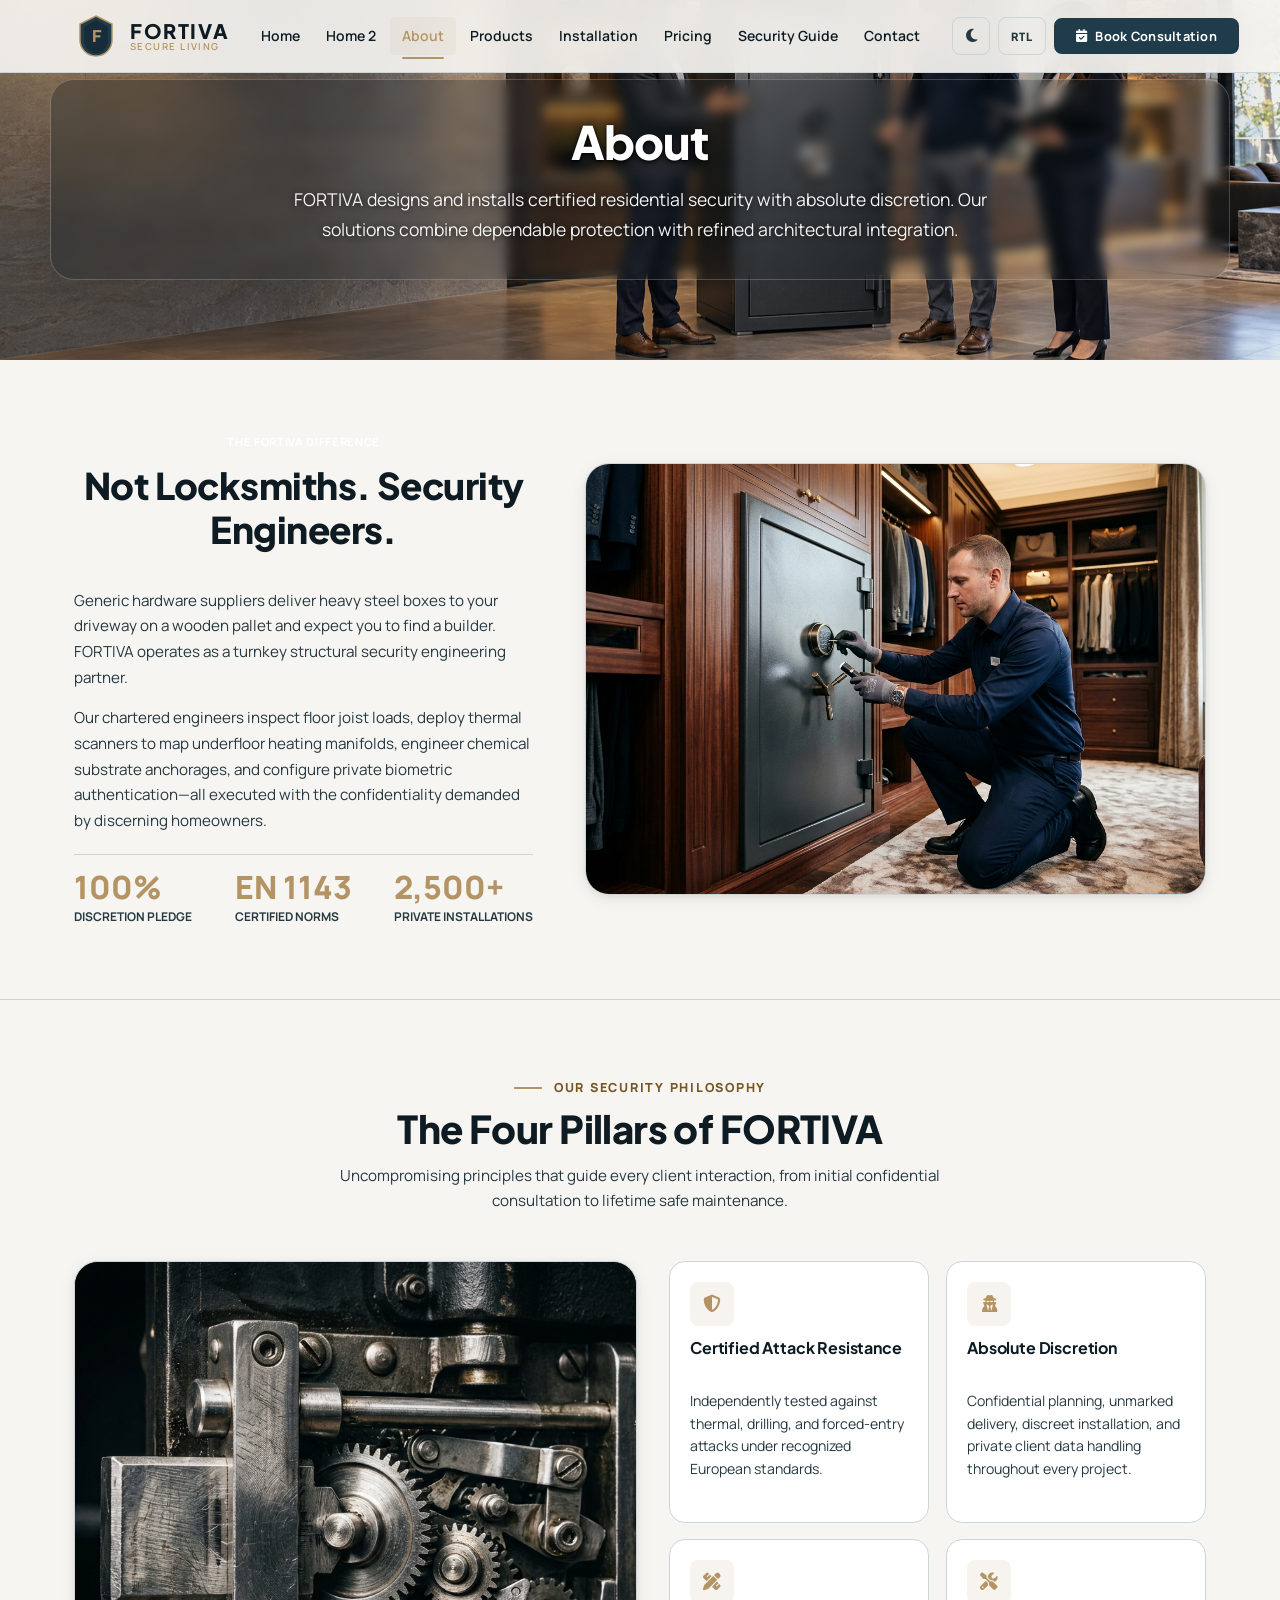
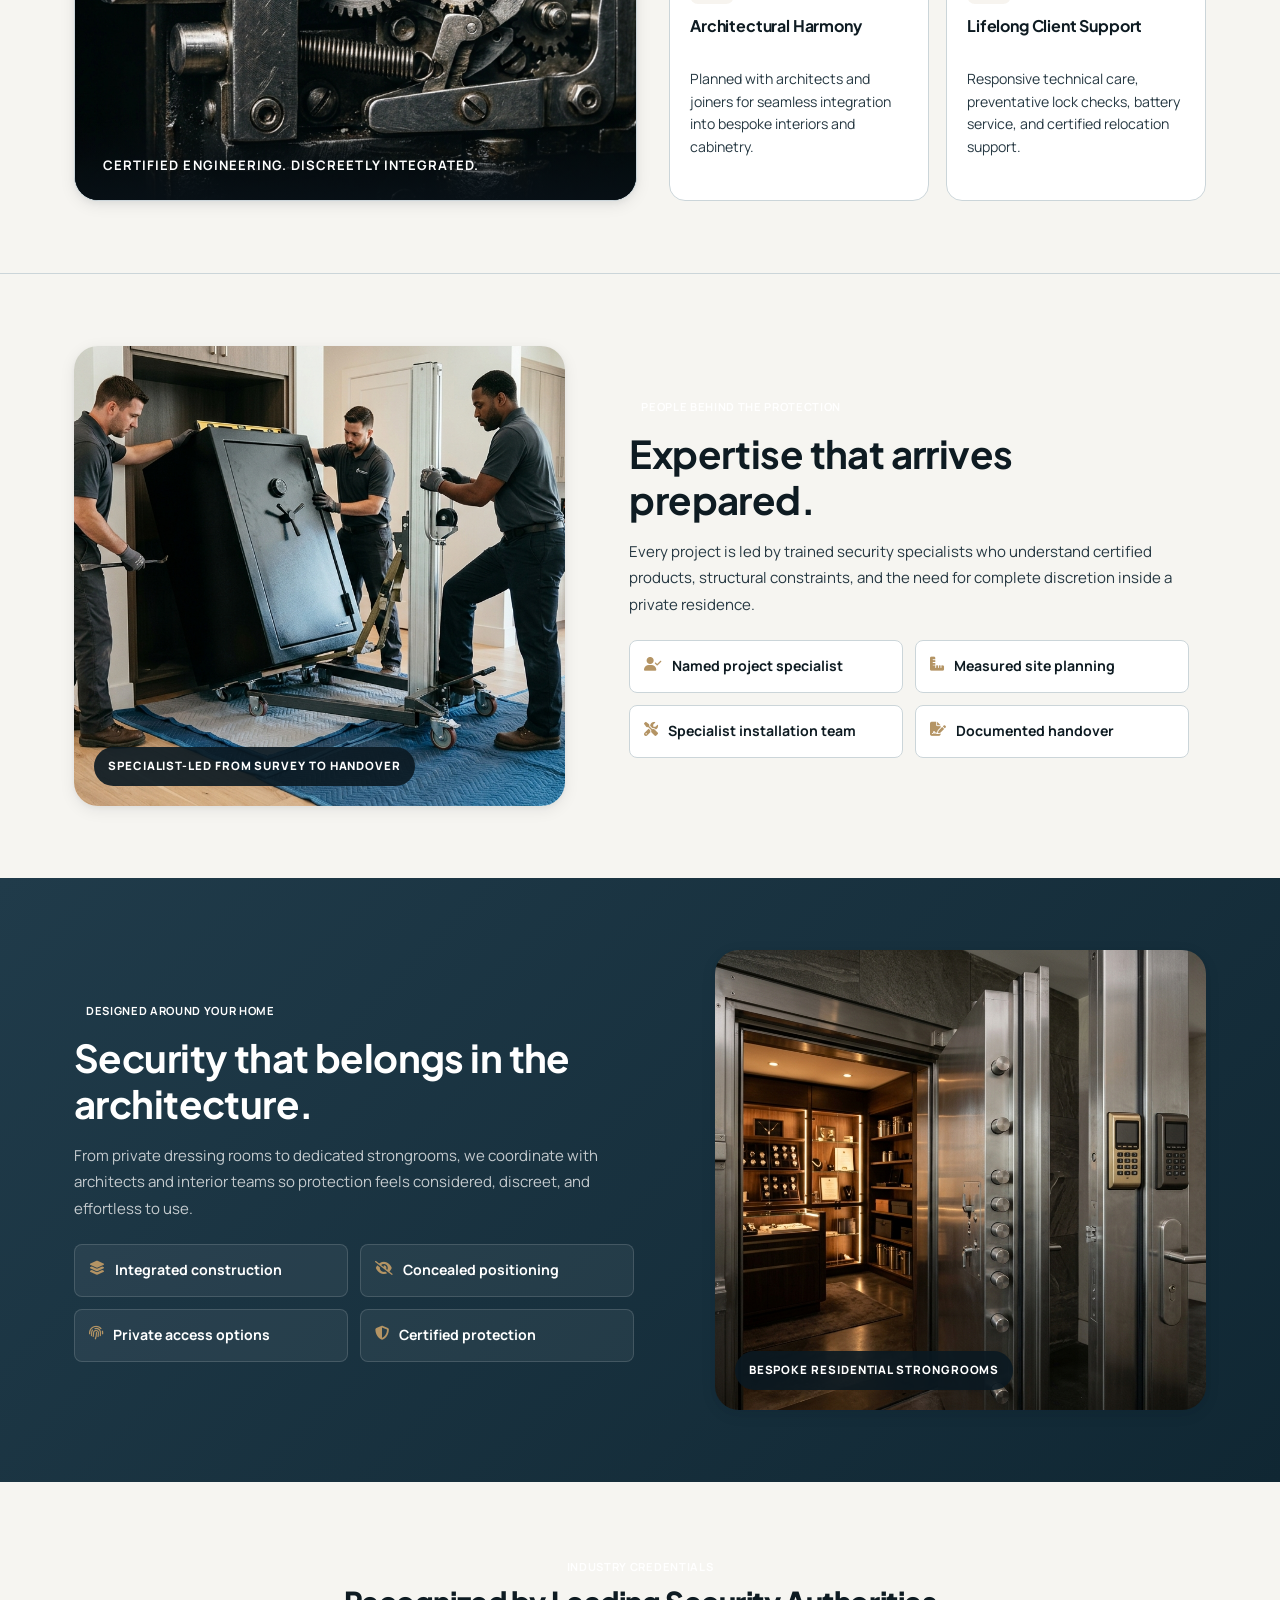
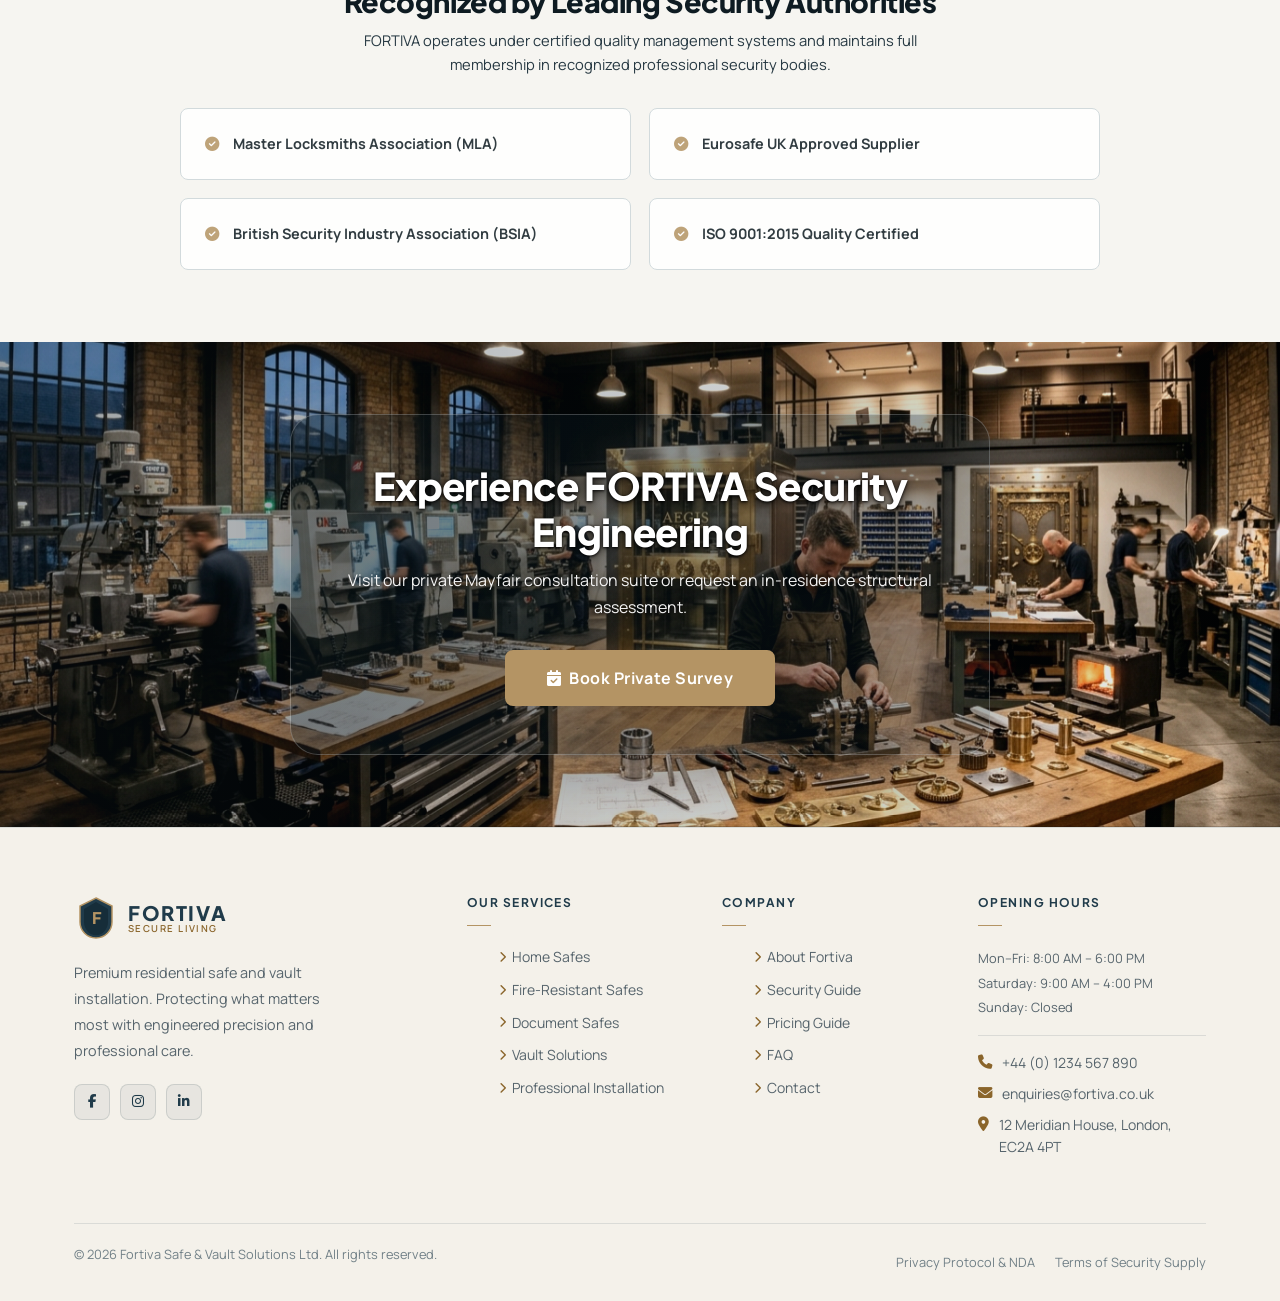
==== about.html @ beee2c87 "intial committed" ====
<!DOCTYPE html>
<html lang="en" dir="ltr" data-theme="light">
<head>
  <meta charset="UTF-8">
  <meta name="viewport" content="width=device-width, initial-scale=1.0">
    <link rel="icon" type="image/svg+xml" href="assets/images/favicon.svg">
  <link rel="icon" type="image/png" sizes="32x32" href="assets/images/favicon.png">
  <link rel="shortcut icon" href="favicon.ico">
  <title>About FORTIVA | Luxury Security Engineering &amp; Architectural Safes</title>
  <meta name="description" content="Discover FORTIVA's heritage in precision residential security engineering, client discretion protocols, master locksmith craftsmanship, and certified vault installations.">
  <link rel="preconnect" href="https://fonts.googleapis.com">
  <link rel="preconnect" href="https://fonts.gstatic.com" crossorigin>
  <link href="https://fonts.googleapis.com/css2?family=Manrope:wght@300;400;500;600;700;800&family=Plus+Jakarta+Sans:wght@300;400;500;600;700;800&display=swap" rel="stylesheet">
  <link rel="stylesheet" href="https://cdnjs.cloudflare.com/ajax/libs/font-awesome/6.5.1/css/all.min.css" crossorigin="anonymous">
  <link rel="stylesheet" href="https://cdn.jsdelivr.net/npm/bootstrap@5.3.3/dist/css/bootstrap.min.css">
  <link rel="stylesheet" href="css/main.css">
  <link rel="stylesheet" href="css/buttons.css">
  <link rel="stylesheet" href="css/header.css">
  <link rel="stylesheet" href="css/footer.css">
  <link rel="stylesheet" href="css/editorial.css">
  <link rel="stylesheet" href="css/forms.css">
  <link rel="stylesheet" href="css/dark-theme.css">
  <link rel="stylesheet" href="css/rtl.css">
  <link rel="stylesheet" href="css/desktop.css">
  <link rel="stylesheet" href="css/tablet.css">
  <link rel="stylesheet" href="css/mobile.css">
  <style>
    .about-hero {
      padding: calc(var(--space-2xl) + 20px) 0 var(--space-xl);
      background: var(--bg-page);
      border-bottom: 1px solid var(--border-color);
    }
    .pillar-card {
      background: var(--bg-card);
      border: 1px solid var(--border-color);
      border-radius: var(--radius-xl);
      padding: var(--space-xl);
      display: flex;
      flex-direction: column;
      gap: 12px;
      transition: all var(--transition-base);
    }
    [data-theme="dark"] .pillar-card {
      background: var(--dark-cards);
      border-color: var(--dark-border);
    }
    .pillar-card:hover {
      transform: translateY(-4px);
      box-shadow: var(--shadow-md);
      border-color: var(--brass);
    }
    .pillar-icon-box {
      width: 50px;
      height: 50px;
      border-radius: var(--radius-md);
      background: rgba(180,148,100,0.1);
      color: var(--brass);
      display: flex;
      align-items: center;
      justify-content: center;
      font-size: 1.4rem;
    }
    .about-pillars-layout { display:grid; grid-template-columns:minmax(0,1.05fr) minmax(0,1fr); gap:var(--space-xl); align-items:stretch; }
    .about-pillars-image { position:relative; min-height:540px; margin:0; overflow:hidden; border:1px solid var(--border-color); border-radius:var(--radius-xl); box-shadow:var(--shadow-md); background:var(--slate-navy); }
    .about-pillars-image img { width:100%; height:100%; object-fit:cover; }
    .about-pillars-image figcaption { position:absolute; inset:auto 0 0; padding:34px 28px 24px; color:var(--white); font-size:.82rem; font-weight:700; letter-spacing:.08em; text-transform:uppercase; background:linear-gradient(to top,rgba(8,16,22,.94),transparent); }
    .about-pillars-grid { display:grid; grid-template-columns:repeat(2,minmax(0,1fr)); gap:var(--space-md); }
    .about-pillars-grid .pillar-card { padding:20px; border-radius:var(--radius-lg); }
    .about-pillars-grid .pillar-icon-box { width:44px; height:44px; font-size:1.1rem; }
    .about-pillars-grid .pillar-card h3 { min-height:2.5em; margin:0; font-size:1rem !important; }
    @media (max-width:991px) { .about-pillars-layout { grid-template-columns:1fr; } .about-pillars-image { min-height:380px; } }
    @media (max-width:640px) { .about-pillars-grid { grid-template-columns:1fr; } .about-pillars-image { min-height:280px; } .about-pillars-grid .pillar-card h3 { min-height:0; } }
    .about-story { display:grid; grid-template-columns:minmax(0,.92fr) minmax(0,1.08fr); gap:clamp(28px,5vw,72px); align-items:center; }
    .about-story--reverse { grid-template-columns:minmax(0,1.08fr) minmax(0,.92fr); }
    .about-story__media { position:relative; min-height:460px; margin:0; overflow:hidden; border-radius:var(--radius-xl); box-shadow:var(--shadow-md); }
    .about-story__media img { position:absolute; inset:0; width:100%; height:100%; object-fit:cover; }
    .about-difference-grid { grid-template-columns:minmax(0,.85fr) minmax(0,1.15fr); gap:clamp(28px,4vw,56px); }
    .about-difference-media { min-height:430px; border-radius:var(--radius-xl); overflow:hidden; border:1px solid var(--border-color); box-shadow:var(--shadow-md); }
    .about-difference-media img { width:100%; height:100%; min-height:430px; object-fit:cover; display:block; }
    .about-story__label { position:absolute; left:20px; bottom:20px; padding:10px 14px; border-radius:999px; background:rgba(10,25,34,.9); color:#fff; font-size:.72rem; font-weight:800; letter-spacing:.08em; text-transform:uppercase; }
    .about-story__content { max-width:560px; }
    .about-story__content h2 { margin:12px 0 16px; font-size:clamp(1.9rem,3vw,2.7rem); color:var(--text-heading); }
    .about-story__content p { margin:0 0 22px; color:var(--text-body); line-height:1.75; }
    .about-story__points { display:grid; grid-template-columns:repeat(2,minmax(0,1fr)); gap:12px; margin:0; padding:0; list-style:none; }
    .about-story__points li { display:flex; gap:10px; align-items:flex-start; padding:14px; border:1px solid var(--border-color); border-radius:var(--radius-md); background:var(--bg-card); color:var(--text-heading); font-size:.88rem; font-weight:700; }
    .about-story__points i { margin-top:2px; color:var(--brass); }
    .about-story-band { background:linear-gradient(135deg,var(--slate-navy),#102733); }
    .about-story-band .about-story__content h2,.about-story-band .about-story__content p { color:#fff; }
    .about-story-band .about-story__content p { color:rgba(255,255,255,.74); }
    .about-story-band .about-story__points li { border-color:rgba(255,255,255,.14); background:rgba(255,255,255,.06); color:#fff; }
    .about-difference-grid .stat-trio { display:flex; flex-wrap:wrap; justify-content:space-between; gap:16px; padding-top:16px; border-top:1px solid var(--border-color); }
    @media (max-width:860px) {
      .about-story,.about-story--reverse { grid-template-columns:1fr; }
      .about-story--reverse .about-story__media { order:0; }
      .about-story--reverse .about-story__content { order:1; }
      .about-story__media { min-height:360px; }
      .about-story__content { max-width:none; }
      .about-difference-grid { grid-template-columns:1fr; }
      .about-difference-media,.about-difference-media img { min-height:360px; }
      .about-difference-grid .stat-trio {
        display:flex !important;
        flex-direction:row !important;
        flex-wrap:wrap !important;
        justify-content:center !important;
        align-items:center !important;
        text-align:center !important;
        gap:16px 28px !important;
        margin-inline:auto !important;
        width:100% !important;
      }
      .about-difference-grid .stat-trio > div {
        display:flex !important;
        flex-direction:column !important;
        align-items:center !important;
        justify-content:center !important;
        text-align:center !important;
        flex:1 1 90px !important;
        max-width:150px !important;
      }
    }
    @media (max-width:520px) { .about-story__media { min-height:280px; } .about-story__points { grid-template-columns:1fr; } .about-difference-media,.about-difference-media img { min-height:280px; } }
  </style>
  <link rel="stylesheet" href="css/compact.css">
</head>
<body>
  <!-- Skip Link -->
  <a href="#main-content" class="skip-link">Skip to main content</a>

  <!-- ═══════════════════════════ HEADER ═══════════════════════════ -->
  <header class="site-header" role="banner">
    <div class="container">
      <div class="header-inner">
        <a href="index.html" class="header-logo" aria-label="FORTIVA — Home">
          <div class="logo-mark">
            <svg viewBox="0 0 44 44" fill="none" xmlns="http://www.w3.org/2000/svg" aria-hidden="true">
              <path d="M22 2L38 10V26C38 34.8 31 42 22 42C13 42 6 34.8 6 26V10L22 2Z" fill="#203B4A" stroke="#B49464" stroke-width="1.5"/>
              <path d="M22 6L34 13V26C34 33.2 28.6 39.2 22 39.2C15.4 39.2 10 33.2 10 26V13L22 6Z" fill="#162D39"/>
              <text x="22" y="28" text-anchor="middle" font-family="Plus Jakarta Sans,sans-serif" font-size="16" font-weight="800" fill="#B49464">F</text>
            </svg>
          </div>
          <div class="logo-text">
            <span class="logo-brand">Fortiva</span>
            <span class="logo-tagline">Secure Living</span>
          </div>
        </a>
        <nav class="header-nav" role="navigation" aria-label="Main navigation">
          <div class="nav-item"><a href="index.html" class="nav-link">Home</a></div>
          <div class="nav-item"><a href="home2.html" class="nav-link">Home 2</a></div>
          <div class="nav-item"><a href="about.html" class="nav-link active">About</a></div>
          <div class="nav-item"><a href="products.html" class="nav-link">Products</a></div>
          <div class="nav-item"><a href="installation.html" class="nav-link">Installation</a></div>
          <div class="nav-item"><a href="pricing.html" class="nav-link">Pricing</a></div>
          <div class="nav-item"><a href="security-guide.html" class="nav-link">Security Guide</a></div>

          <div class="nav-item"><a href="contact.html" class="nav-link">Contact</a></div>
        </nav>
        <div class="header-actions">
          <button class="toggle-btn" data-theme-toggle title="Toggle dark mode" aria-label="Toggle dark mode">
            <i class="fas fa-moon" aria-hidden="true"></i>
          </button>
          <button class="toggle-btn" data-rtl-toggle title="Toggle RTL/LTR" aria-label="Toggle text direction">
            <i class="fas fa-align-right" aria-hidden="true"></i>
          </button>
          <a href="book-consultation.html" class="btn btn-primary btn-sm" id="btn-book-consultation">
            <i class="fas fa-calendar-check" aria-hidden="true"></i> Book Consultation
          </a>
          <button class="mobile-toggle" id="mobile-toggle-btn" aria-label="Open menu" aria-expanded="false" aria-controls="mobile-menu">
            <span></span><span></span><span></span>
          </button>
        </div>
      </div>
    </div>
    <!-- Mobile Menu -->
    <nav class="mobile-menu" id="mobile-menu" role="navigation" aria-label="Mobile navigation">
      <div class="mobile-nav-links">
        <a href="index.html" class="mobile-nav-link">Home</a>
        <a href="home2.html" class="mobile-nav-link">Home 2</a>
        <a href="about.html" class="mobile-nav-link active">About</a>
        <a href="products.html" class="mobile-nav-link">Products</a>
        <a href="installation.html" class="mobile-nav-link">Installation</a>
        <a href="pricing.html" class="mobile-nav-link">Pricing Guide</a>
        <a href="security-guide.html" class="mobile-nav-link">Security Guide</a>

        <a href="contact.html" class="mobile-nav-link">Contact</a>
      </div>
      <div class="mobile-menu-footer">
        <a href="book-consultation.html" class="btn btn-primary btn-block"><i class="fas fa-calendar-check" aria-hidden="true"></i> Book Consultation</a>
      </div>
    </nav>
  </header>
  <div class="drawer-overlay" id="drawer-overlay"></div>

  <!-- ═══════════════════════════ MAIN CONTENT ═══════════════════════════ -->
  <main id="main-content">
    
    <!-- Hero -->
    <section class="about-hero page-image-banner" style="--page-image:url('../assets/images/cta/about.png');">
      <div class="container text-center">
        <div style="max-width: 780px; margin: 0 auto; text-align: center;">
          <h1 style="font-size:clamp(2.2rem, 3.6vw, 3.2rem); font-weight:800; color:var(--text-heading); margin-bottom:16px;">
            About
          </h1>
          <p style="color:var(--text-body); font-size:1.1rem; line-height:1.7; margin:0 auto;">
            FORTIVA designs and installs certified residential security with absolute discretion. Our solutions combine dependable protection with refined architectural integration.
          </p>
        </div>
      </div>
    </section>

    <!-- Narrative & Imagery Section -->
    <section class="section">
      <div class="container">
        
        <div class="editorial-split-grid about-difference-grid" style="align-items:center;">
          <div>
            <div class="section-header" style="text-align: center; margin-bottom: 20px;">
              <span class="badge badge-brass" style="margin-bottom:12px;">The FORTIVA Difference</span>
              <h2 style="font-size:clamp(1.8rem, 3vw, 2.3rem); font-weight:800; color:var(--text-heading); margin-bottom:16px;">
                Not Locksmiths. Security Engineers.
              </h2>
            </div>
            <p style="color:var(--text-body); font-size:0.95rem; line-height:1.7; margin-bottom:14px;">
              Generic hardware suppliers deliver heavy steel boxes to your driveway on a wooden pallet and expect you to find a builder. FORTIVA operates as a turnkey structural security engineering partner.
            </p>
            <p style="color:var(--text-body); font-size:0.95rem; line-height:1.7; margin-bottom:20px;">
              Our chartered engineers inspect floor joist loads, deploy thermal scanners to map underfloor heating manifolds, engineer chemical substrate anchorages, and configure private biometric authentication—all executed with the confidentiality demanded by discerning homeowners.
            </p>
            <div class="stat-trio">
              <div>
                <div style="font-size:2rem; font-weight:800; color:var(--brass); line-height:1;">100%</div>
                <div style="font-size:0.75rem; color:var(--text-body); text-transform:uppercase; font-weight:700; margin-top:4px;">Discretion Pledge</div>
              </div>
              <div>
                <div style="font-size:2rem; font-weight:800; color:var(--brass); line-height:1;">EN 1143</div>
                <div style="font-size:0.75rem; color:var(--text-body); text-transform:uppercase; font-weight:700; margin-top:4px;">Certified Norms</div>
              </div>
              <div>
                <div style="font-size:2rem; font-weight:800; color:var(--brass); line-height:1;">2,500+</div>
                <div style="font-size:0.75rem; color:var(--text-body); text-transform:uppercase; font-weight:700; margin-top:4px;">Private Installations</div>
              </div>
            </div>
          </div>

          <div class="about-difference-media">
            <img src="assets/images/hero/hero-about.jpg" alt="FORTIVA Security Engineering Consultation Suite" style="width:100%; height:100%; object-fit:cover; display:block;">
          </div>
        </div>

      </div>
    </section>

    <!-- 4 Foundational Pillars -->
    <section class="section" style="background:var(--ivory); border-top:1px solid var(--border-color); border-bottom:1px solid var(--border-color);">
      <div class="container">
        
        <div class="text-center" style="max-width:680px; margin:0 auto var(--space-2xl);">
          <div class="hero-eyebrow">
            <span class="hero-eyebrow-line"></span>
            <span class="hero-eyebrow-text">Our Security Philosophy</span>
          </div>
          <h2 style="font-size:clamp(1.8rem, 3vw, 2.4rem); font-weight:800; color:var(--text-heading); margin-bottom:12px;">
            The Four Pillars of FORTIVA
          </h2>
          <p style="color:var(--text-body); font-size:0.95rem;">
            Uncompromising principles that guide every client interaction, from initial confidential consultation to lifetime safe maintenance.
          </p>
        </div>

        <div class="about-pillars-layout">
          <figure class="about-pillars-image">
            <img src="assets/images/security/barrier-matrix.jpg" alt="Close view of certified composite safe barrier engineering" loading="lazy">
            <figcaption>Certified engineering. Discreetly integrated.</figcaption>
          </figure>
          <div class="about-pillars-grid">
          
          <div class="pillar-card">
            <div class="pillar-icon-box"><i class="fas fa-shield-alt"></i></div>
            <h3 style="font-size:1.15rem; font-weight:700; color:var(--text-heading);">Certified Attack Resistance</h3>
            <p style="font-size:0.88rem; color:var(--text-body); line-height:1.6; margin:0;">
              Independently tested against thermal, drilling, and forced-entry attacks under recognized European standards.
            </p>
          </div>

          <div class="pillar-card">
            <div class="pillar-icon-box"><i class="fas fa-user-secret"></i></div>
            <h3 style="font-size:1.15rem; font-weight:700; color:var(--text-heading);">Absolute Discretion</h3>
            <p style="font-size:0.88rem; color:var(--text-body); line-height:1.6; margin:0;">
              Confidential planning, unmarked delivery, discreet installation, and private client data handling throughout every project.
            </p>
          </div>

          <div class="pillar-card">
            <div class="pillar-icon-box"><i class="fas fa-pencil-ruler"></i></div>
            <h3 style="font-size:1.15rem; font-weight:700; color:var(--text-heading);">Architectural Harmony</h3>
            <p style="font-size:0.88rem; color:var(--text-body); line-height:1.6; margin:0;">
              Planned with architects and joiners for seamless integration into bespoke interiors and cabinetry.
            </p>
          </div>

          <div class="pillar-card">
            <div class="pillar-icon-box"><i class="fas fa-tools"></i></div>
            <h3 style="font-size:1.15rem; font-weight:700; color:var(--text-heading);">Lifelong Client Support</h3>
            <p style="font-size:0.88rem; color:var(--text-body); line-height:1.6; margin:0;">
              Responsive technical care, preventative lock checks, battery service, and certified relocation support.
            </p>
          </div>

          </div>
        </div>

      </div>
    </section>

    <!-- Specialist Team -->
    <section class="section">
      <div class="container about-story">
        <figure class="about-story__media">
          <img src="assets/images/team/master-technician.jpg" alt="FORTIVA master technician inspecting a security installation" loading="lazy">
          <figcaption class="about-story__label">Specialist-led from survey to handover</figcaption>
        </figure>
        <div class="about-story__content">
          <span class="badge badge-brass">People Behind the Protection</span>
          <h2>Expertise that arrives prepared.</h2>
          <p>Every project is led by trained security specialists who understand certified products, structural constraints, and the need for complete discretion inside a private residence.</p>
          <ul class="about-story__points">
            <li><i class="fas fa-user-check" aria-hidden="true"></i><span>Named project specialist</span></li>
            <li><i class="fas fa-ruler-combined" aria-hidden="true"></i><span>Measured site planning</span></li>
            <li><i class="fas fa-tools" aria-hidden="true"></i><span>Specialist installation team</span></li>
            <li><i class="fas fa-file-signature" aria-hidden="true"></i><span>Documented handover</span></li>
          </ul>
        </div>
      </div>
    </section>

    <!-- Bespoke Integration -->
    <section class="section about-story-band">
      <div class="container about-story about-story--reverse">
        <div class="about-story__content">
          <span class="badge badge-brass">Designed Around Your Home</span>
          <h2>Security that belongs in the architecture.</h2>
          <p>From private dressing rooms to dedicated strongrooms, we coordinate with architects and interior teams so protection feels considered, discreet, and effortless to use.</p>
          <ul class="about-story__points">
            <li><i class="fas fa-layer-group" aria-hidden="true"></i><span>Integrated construction</span></li>
            <li><i class="fas fa-eye-slash" aria-hidden="true"></i><span>Concealed positioning</span></li>
            <li><i class="fas fa-fingerprint" aria-hidden="true"></i><span>Private access options</span></li>
            <li><i class="fas fa-shield-alt" aria-hidden="true"></i><span>Certified protection</span></li>
          </ul>
        </div>
        <figure class="about-story__media">
          <img src="assets/images/vaults/vault-citadel.jpg" alt="Bespoke residential strongroom integrated into a refined interior" loading="lazy">
          <figcaption class="about-story__label">Bespoke residential strongrooms</figcaption>
        </figure>
      </div>
    </section>

    <!-- Industry Certifications & Affiliations -->
    <section class="section">
      <div class="container text-center">
        
        <div style="max-width:640px; margin:0 auto var(--space-xl);">
          <div class="badge badge-brass" style="margin-bottom:8px;">Industry Credentials</div>
          <h2 style="font-size:1.8rem; font-weight:800; color:var(--text-heading); margin-bottom:10px;">
            Recognized by Leading Security Authorities
          </h2>
          <p style="color:var(--text-body); font-size:0.92rem; margin:0;">
            FORTIVA operates under certified quality management systems and maintains full membership in recognized professional security bodies.
          </p>
        </div>

        <div class="credential-grid">
          <div class="credential-card">
            <i class="fas fa-check-circle" style="color:var(--brass); margin-right:6px;"></i> Master Locksmiths Association (MLA)
          </div>
          <div class="credential-card">
            <i class="fas fa-check-circle" style="color:var(--brass); margin-right:6px;"></i> Eurosafe UK Approved Supplier
          </div>
          <div class="credential-card">
            <i class="fas fa-check-circle" style="color:var(--brass); margin-right:6px;"></i> British Security Industry Association (BSIA)
          </div>
          <div class="credential-card">
            <i class="fas fa-check-circle" style="color:var(--brass); margin-right:6px;"></i> ISO 9001:2015 Quality Certified
          </div>
        </div>

      </div>
    </section>

    <!-- Consultation CTA -->
    <section class="section page-image-cta" style="--page-image:url('../assets/images/cta/cta-about.jpg');">
      <div class="container text-center">
        <div style="max-width:700px; margin:0 auto;">
          <h2 style="color:var(--white); font-size:clamp(1.8rem, 3vw, 2.4rem); font-weight:800; margin-bottom:12px;">
            Experience FORTIVA Security Engineering
          </h2>
          <p style="color:rgba(255,255,255,0.8); font-size:1rem; line-height:1.7; margin-bottom:28px;">
            Visit our private Mayfair consultation suite or request an in-residence structural assessment.
          </p>
          <a href="book-consultation.html" class="btn btn-primary btn-lg">
            <i class="fas fa-calendar-check"></i> Book Private Survey
          </a>
        </div>
      </div>
    </section>

  </main>

  <!-- ═══════════════════════════ FOOTER ═══════════════════════════ -->
  <footer class="site-footer" role="contentinfo">
    <div class="container">
      <div class="footer-grid">
        <div class="footer-brand">
          <a href="index.html" class="header-logo" aria-label="FORTIVA — Home" style="margin-bottom:16px;display:inline-flex;">
            <div class="logo-mark">
              <svg viewBox="0 0 44 44" fill="none" xmlns="http://www.w3.org/2000/svg" aria-hidden="true">
                <path d="M22 2L38 10V26C38 34.8 31 42 22 42C13 42 6 34.8 6 26V10L22 2Z" fill="#203B4A" stroke="#B49464" stroke-width="1.5"/>
                <path d="M22 6L34 13V26C34 33.2 28.6 39.2 22 39.2C15.4 39.2 10 33.2 10 26V13L22 6Z" fill="#162D39"/>
                <text x="22" y="28" text-anchor="middle" font-family="Plus Jakarta Sans,sans-serif" font-size="16" font-weight="800" fill="#B49464">F</text>
              </svg>
            </div>
            <div class="logo-text">
              <span class="logo-brand">Fortiva</span>
              <span class="logo-tagline">Secure Living</span>
            </div>
          </a>
          <p class="footer-brand-desc">Premium residential safe and vault installation. Protecting what matters most with engineered precision and professional care.</p>
          <ul class="footer-contact-list">
            <li class="footer-contact-item"><i class="fas fa-phone" aria-hidden="true"></i><a href="tel:+441234567890">+44 (0) 1234 567 890</a></li>
            <li class="footer-contact-item"><i class="fas fa-envelope" aria-hidden="true"></i><a href="mailto:enquiries@fortiva.co.uk">enquiries@fortiva.co.uk</a></li>
            <li class="footer-contact-item"><i class="fas fa-map-marker-alt" aria-hidden="true"></i><span>12 Meridian House, London, EC2A 4PT</span></li>
          </ul>
        </div>
        <div>
          <h3 class="footer-col-title">Our Safes</h3>
          <ul class="footer-nav-list">
            <li><a href="products.html"><i class="fas fa-chevron-right" aria-hidden="true"></i> Eurograde Safes</a></li>
            <li><a href="products.html"><i class="fas fa-chevron-right" aria-hidden="true"></i> Fire-Resistant Cabinets</a></li>
            <li><a href="products.html"><i class="fas fa-chevron-right" aria-hidden="true"></i> Bespoke Jewelry Safes</a></li>
            <li><a href="products.html"><i class="fas fa-chevron-right" aria-hidden="true"></i> Concealed Wall Safes</a></li>
            <li><a href="service-details.html"><i class="fas fa-chevron-right" aria-hidden="true"></i> Residential Vault Doors</a></li>
          </ul>
        </div>
        <div>
          <h3 class="footer-col-title">Company</h3>
          <ul class="footer-nav-list">
            <li><a href="about.html"><i class="fas fa-chevron-right" aria-hidden="true"></i> About Fortiva</a></li>
            <li><a href="home2.html"><i class="fas fa-chevron-right" aria-hidden="true"></i> Home 2</a></li>
            <li><a href="installation.html"><i class="fas fa-chevron-right" aria-hidden="true"></i> Installation Engineering</a></li>
            <li><a href="security-guide.html"><i class="fas fa-chevron-right" aria-hidden="true"></i> Security Ratings Guide</a></li>
            <li><a href="pricing.html"><i class="fas fa-chevron-right" aria-hidden="true"></i> Pricing &amp; Transparency</a></li>
            <li><a href="book-consultation.html"><i class="fas fa-chevron-right" aria-hidden="true"></i> Private Consultation</a></li>
          </ul>
        </div>
        <div>
          <h3 class="footer-col-title">Opening Hours</h3>
          <p style="font-size:0.8rem;color:rgba(255,255,255,0.5);line-height:1.9;margin:0;">
            Monday – Friday: 8:00 AM – 6:00 PM<br>
            Saturday: 9:00 AM – 4:00 PM<br>
            Sunday: Private Appointments Only<br>
            24/7 Rapid Emergency Response
          </p>
        </div>
      </div>
      <div class="footer-bottom">
        <p class="footer-copy">&copy; 2026 Fortiva Safe &amp; Vault Solutions Ltd. All rights reserved.</p>
        <nav class="footer-legal">
          <a href="#">Privacy Protocol &amp; NDA</a>
          <a href="#">Terms of Security Supply</a>
        </nav>
      </div>
    </div>
  </footer>

  <!-- Scripts -->
  <script src="https://cdn.jsdelivr.net/npm/bootstrap@5.3.3/dist/js/bootstrap.bundle.min.js"></script>
  <script src="js/main.js"></script>
</body>
</html>
---- css/main.css ----
/* ============================================================
   FORTIVA — Safe & Vault Solutions
   main.css — Global Design System & Variables
   ============================================================ */

@import url('https://fonts.googleapis.com/css2?family=Manrope:wght@300;400;500;600;700;800&family=Plus+Jakarta+Sans:wght@300;400;500;600;700;800&display=swap');

/* ── CSS Custom Properties ── */
:root {
  /* Brand Colors */
  --slate-navy:     #203B4A;
  --deep-navy:      #162D39;
  --brass:          #B49464;
  --brass-light:    #C8AA7C;
  --brass-dark:     #8A652B;
  --brass-text:     #785623; /* High-contrast text brass for light theme (5.4:1 contrast ratio) */
  --ivory:          #F6F5F1;
  --silver:         #E4E8E9;

  /* Text Colors */
  --heading:        #0E1B22; /* Crisp dark navy slate heading (13.5:1 contrast) */
  --body-text:      #263842; /* Deep charcoal body text (10.5:1 contrast on white, 9.4:1 on ivory) */
  --body-muted:     #4D606C; /* High-contrast secondary text (5.6:1 contrast) */
  --white:          #FFFFFF;
  --border:         #CBD5D9; /* Defined clean border */

  /* Dark Theme */
  --dark-bg:        #101A20;
  --dark-cards:     #1A2931;
  --dark-heading:   #F5F7F7;
  --dark-body:      #C8D6DB;
  --dark-border:    #243340;

  /* Semantic */
  --primary:        var(--slate-navy);
  --primary-hover:  var(--deep-navy);
  --accent:         var(--brass);
  --accent-text:    var(--brass-text);
  --bg-page:        var(--ivory);
  --bg-card:        var(--white);
  --text-heading:   var(--heading);
  --text-body:      var(--body-text);
  --text-muted:     var(--body-muted);
  --border-color:   var(--border);

  /* Typography */
  --font-heading:   'Plus Jakarta Sans', sans-serif;
  --font-body:      'Manrope', sans-serif;

  /* Spacing Scale */
  --space-xs:       4px;
  --space-sm:       8px;
  --space-md:       16px;
  --space-lg:       24px;
  --space-xl:       40px;
  --space-2xl:      64px;
  --space-3xl:      96px;
  --space-4xl:      128px;

  /* Border Radius */
  --radius-sm:      4px;
  --radius-md:      8px;
  --radius-lg:      16px;
  --radius-xl:      24px;
  --radius-full:    9999px;

  /* Shadows */
  --shadow-sm:      0 1px 3px rgba(16,26,32,0.06), 0 1px 2px rgba(16,26,32,0.04);
  --shadow-md:      0 4px 16px rgba(16,26,32,0.08), 0 2px 6px rgba(16,26,32,0.05);
  --shadow-lg:      0 12px 40px rgba(16,26,32,0.12), 0 4px 12px rgba(16,26,32,0.08);
  --shadow-xl:      0 24px 60px rgba(16,26,32,0.16);

  /* Transitions */
  --transition-fast:   150ms cubic-bezier(0.4,0,0.2,1);
  --transition-base:   250ms cubic-bezier(0.4,0,0.2,1);
  --transition-slow:   400ms cubic-bezier(0.4,0,0.2,1);

  /* Container */
  --container-max:  1320px;
  --container-pad:  24px;

  /* Z-index */
  --z-base:         1;
  --z-dropdown:     100;
  --z-sticky:       200;
  --z-overlay:      300;
  --z-modal:        400;
  --z-toast:        500;
}

/* ── Dark Theme Override ── */
[data-theme="dark"] {
  --ivory:          #14222B;
  --ivory-deep:     #1A2B36;
  --bg-page:        var(--dark-bg);
  --bg-card:        var(--dark-cards);
  --heading:        var(--dark-heading);
  --body-text:      var(--dark-body);
  --body-muted:     #9AB0BC;
  --text-heading:   var(--dark-heading);
  --text-body:      var(--dark-body);
  --text-muted:     #9AB0BC;
  --brass-text:     var(--brass-light);
  --accent-text:    var(--brass-light);
  --border:         var(--dark-border);
  --border-color:   var(--dark-border);
  --primary:        #2E5570;
  --primary-hover:  #3A6B87;
  --shadow-sm:      0 1px 3px rgba(0,0,0,0.3);
  --shadow-md:      0 4px 16px rgba(0,0,0,0.3);
  --shadow-lg:      0 12px 40px rgba(0,0,0,0.4);
}

/* ── RTL Direction ── */
[dir="rtl"] {
  text-align: right;
}

/* ── Reset & Base ── */
*, *::before, *::after {
  box-sizing: border-box;
  margin: 0;
  padding: 0;
}

html {
  scroll-behavior: smooth;
  font-size: 16px;
  -webkit-text-size-adjust: 100%;
}

body {
  font-family: var(--font-body);
  font-size: 1rem;
  line-height: 1.7;
  color: var(--text-body);
  background-color: var(--bg-page);
  transition: background-color var(--transition-slow), color var(--transition-slow);
  /* Clip decorative overflow without creating a scroll container that breaks
     position: sticky descendants such as the product filters. */
  overflow-x: clip;
}

img, video {
  max-width: 100%;
  height: auto;
  display: block;
}

a {
  color: inherit;
  text-decoration: none;
  transition: color var(--transition-fast);
}

ul, ol { list-style: none; }

button, input, select, textarea {
  font-family: inherit;
  font-size: inherit;
}

/* ── Typography ── */
h1, h2, h3, h4, h5, h6 {
  font-family: var(--font-heading);
  color: var(--text-heading);
  line-height: 1.2;
  font-weight: 700;
}

h1 { font-size: clamp(2.2rem, 5vw, 3.75rem); letter-spacing: -0.02em; }
h2 { font-size: clamp(1.75rem, 3.5vw, 2.75rem); letter-spacing: -0.015em; }
h3 { font-size: clamp(1.3rem, 2.5vw, 1.75rem); letter-spacing: -0.01em; }
h4 { font-size: clamp(1.1rem, 2vw, 1.375rem); }
h5 { font-size: 1.1rem; }
h6 { font-size: 0.95rem; text-transform: uppercase; letter-spacing: 0.08em; }

p { margin-bottom: var(--space-md); }
p:last-child { margin-bottom: 0; }

/* ── Layout Utilities ── */
.container {
  width: 100%;
  max-width: var(--container-max);
  margin-inline: auto;
  padding-inline: var(--container-pad);
}

.section {
  padding-block: var(--space-3xl);
}

.section--sm { padding-block: var(--space-2xl); }
.section--lg { padding-block: 120px; }

/* ── Brass Divider ── */
.brass-divider {
  width: 48px;
  height: 2px;
  background: linear-gradient(90deg, var(--brass-text), var(--brass), var(--brass-light));
  margin-block: var(--space-lg);
  border-radius: 2px;
  position: relative;
  overflow: hidden;
}

.brass-divider::after {
  content: '';
  position: absolute;
  inset: 0;
  background: linear-gradient(90deg, transparent, rgba(255, 255, 255, 0.75), transparent);
  transform: translateX(-100%);
  animation: dividerGleam 4s ease-in-out infinite;
}

@keyframes dividerGleam {
  0%, 25% { transform: translateX(-100%); }
  55%, 100% { transform: translateX(100%); }
}

.brass-divider--center { margin-inline: auto; }
.brass-divider--sm { width: 32px; }

/* ── Section Header ── */
.section-header {
  margin-bottom: var(--space-2xl);
  text-align: center;
  display: flex;
  flex-direction: column;
  align-items: center;
}

.section-header--center {
  text-align: center;
  display: flex;
  flex-direction: column;
  align-items: center;
}

.section-header .brass-divider,
.section-header--center .brass-divider {
  margin-inline: auto;
}

.section-eyebrow {
  font-family: var(--font-body);
  font-size: 0.78rem;
  font-weight: 800;
  letter-spacing: 0.14em;
  text-transform: uppercase;
  color: var(--brass-text);
  margin-bottom: var(--space-sm);
  display: inline-flex;
  align-items: center;
  justify-content: center;
  text-align: center;
  margin-inline: auto;
  gap: 8px;
}

.hero-eyebrow {
  display: inline-flex;
  align-items: center;
  justify-content: center;
  gap: 12px;
  margin-inline: auto;
  margin-bottom: var(--space-sm);
  text-align: center;
}

.hero-eyebrow-line {
  display: inline-block;
  width: 28px;
  height: 2px;
  background: var(--brass);
  flex-shrink: 0;
}

.hero-eyebrow-text {
  font-family: var(--font-body);
  font-size: 0.78rem;
  font-weight: 800;
  letter-spacing: 0.14em;
  text-transform: uppercase;
  color: var(--brass-text);
}

.editorial-split-grid {
  display: grid;
  grid-template-columns: 1fr 1fr;
  gap: var(--space-2xl);
}

.section-eyebrow::before {
  content: '';
  display: inline-block;
  width: 6px;
  height: 6px;
  border-radius: 50%;
  background: var(--brass-text);
  box-shadow: 0 0 0 0 rgba(180, 148, 100, 0.6);
  animation: pipPulse 2.4s cubic-bezier(0.4, 0, 0.6, 1) infinite;
  flex-shrink: 0;
}

[data-theme="dark"] .section-eyebrow {
  color: var(--brass-light);
}

[data-theme="dark"] .section-eyebrow::before {
  background: var(--brass-light);
  box-shadow: 0 0 0 0 rgba(245, 210, 150, 0.7);
}

@keyframes pipPulse {
  0% {
    transform: scale(0.95);
    box-shadow: 0 0 0 0 rgba(180, 148, 100, 0.7);
  }
  70% {
    transform: scale(1.05);
    box-shadow: 0 0 0 7px rgba(180, 148, 100, 0);
  }
  100% {
    transform: scale(0.95);
    box-shadow: 0 0 0 0 rgba(180, 148, 100, 0);
  }
}

.section-title {
  margin-bottom: var(--space-md);
  color: var(--text-heading);
  text-align: center;
}

.section-desc {
  font-size: 1.05rem;
  color: var(--text-body);
  max-width: 600px;
  line-height: 1.8;
  font-weight: 500;
  text-align: center;
  margin-inline: auto;
}

.section-header .section-desc,
.section-header--center .section-desc {
  margin-inline: auto;
}

/* ── Grid System ── */
.grid { display: grid; gap: var(--space-lg); }
.grid-2 { grid-template-columns: repeat(2, 1fr); }
.grid-3 { grid-template-columns: repeat(3, 1fr); }
.grid-4 { grid-template-columns: repeat(4, 1fr); }
.grid-auto { grid-template-columns: repeat(auto-fit, minmax(280px, 1fr)); }

/* ── Flex Utilities ── */
.flex { display: flex; }
.flex-center { display: flex; align-items: center; justify-content: center; }
.flex-between { display: flex; align-items: center; justify-content: space-between; }
.flex-col { display: flex; flex-direction: column; }
.gap-sm { gap: var(--space-sm); }
.gap-md { gap: var(--space-md); }
.gap-lg { gap: var(--space-lg); }
.gap-xl { gap: var(--space-xl); }

/* ── Badge ── */
.badge {
  display: inline-flex;
  align-items: center;
  gap: 6px;
  padding: 4px 12px;
  border-radius: var(--radius-full);
  font-size: 0.7rem;
  font-weight: 700;
  letter-spacing: 0.06em;
  text-transform: uppercase;
  white-space: nowrap;
}

.badge--primary {
  background: rgba(32,59,74,0.1);
  color: var(--slate-navy);
  border: 1px solid rgba(32,59,74,0.15);
}

[data-theme="dark"] .badge--primary {
  background: rgba(46,85,112,0.3);
  color: var(--dark-heading);
  border-color: rgba(46,85,112,0.4);
}

.badge--brass {
  background: rgba(180,148,100,0.12);
  color: var(--brass-dark);
  border: 1px solid rgba(180,148,100,0.25);
}

[data-theme="dark"] .badge--brass {
  color: var(--brass-light);
}

.badge--success {
  background: rgba(34,100,70,0.1);
  color: #226446;
  border: 1px solid rgba(34,100,70,0.2);
}

/* ── Cards & Interactive Cells ── */
.card,
.product-card,
.spec-card,
.anatomy-cell,
.space-card,
.size-showcase-card,
.maintenance-card,
.bento-cell,
.journey-item {
  position: relative;
  background: var(--bg-card);
  border: 1px solid var(--border-color);
  border-radius: var(--radius-lg);
  overflow: hidden;
  box-shadow: var(--shadow-sm);
  transition: box-shadow var(--transition-base), transform var(--transition-base), border-color var(--transition-base);
  --mouse-x: 50%;
  --mouse-y: 50%;
  --spotlight-opacity: 0;
}

/* Cursor-following luxury ambient spotlight */
.card::after,
.product-card::after,
.spec-card::after,
.anatomy-cell::after,
.space-card::after,
.size-showcase-card::after,
.maintenance-card::after,
.bento-cell::after,
.journey-item::after {
  content: '';
  position: absolute;
  inset: 0;
  border-radius: inherit;
  background: radial-gradient(350px circle at var(--mouse-x) var(--mouse-y), rgba(180, 148, 100, 0.15), transparent 70%);
  opacity: var(--spotlight-opacity);
  transition: opacity 0.3s ease;
  pointer-events: none;
  z-index: 2;
}

[data-theme="dark"] .card::after,
[data-theme="dark"] .product-card::after,
[data-theme="dark"] .spec-card::after,
[data-theme="dark"] .anatomy-cell::after,
[data-theme="dark"] .space-card::after,
[data-theme="dark"] .size-showcase-card::after,
[data-theme="dark"] .maintenance-card::after,
[data-theme="dark"] .bento-cell::after,
[data-theme="dark"] .journey-item::after {
  background: radial-gradient(350px circle at var(--mouse-x) var(--mouse-y), rgba(245, 210, 150, 0.15), transparent 70%);
}

.card:hover,
.product-card:hover,
.spec-card:hover,
.anatomy-cell:hover,
.space-card:hover,
.size-showcase-card:hover,
.maintenance-card:hover,
.bento-cell:hover,
.journey-item:hover {
  box-shadow: var(--shadow-lg), 0 0 20px -5px rgba(180, 148, 100, 0.2);
  transform: translateY(-4px);
  border-color: rgba(180, 148, 100, 0.45);
  --spotlight-opacity: 1;
}

.card__body { padding: var(--space-lg); position: relative; z-index: 1; }
.card__footer {
  padding: var(--space-md) var(--space-lg);
  border-top: 1px solid var(--border-color);
  background: rgba(0,0,0,0.02);
  position: relative;
  z-index: 1;
}

[data-theme="dark"] .card__footer {
  background: rgba(255,255,255,0.02);
}

/* ── Images ── */
.img-cover {
  width: 100%;
  height: 100%;
  object-fit: cover;
  object-position: center;
}

.img-ratio {
  position: relative;
  overflow: hidden;
}

.img-ratio img {
  position: absolute;
  inset: 0;
  width: 100%;
  height: 100%;
  object-fit: cover;
  transition: transform 0.6s cubic-bezier(0.16, 1, 0.3, 1);
}

/* Image Hover Lacquer Sheen Sweep */
.img-ratio::after,
.card__media::after,
.gallery-item__img-wrap::after {
  content: '';
  position: absolute;
  top: 0;
  left: 0;
  width: 100%;
  height: 100%;
  background: linear-gradient(105deg, transparent 20%, rgba(255, 255, 255, 0.15) 45%, rgba(255, 255, 255, 0.32) 50%, rgba(255, 255, 255, 0.15) 55%, transparent 80%);
  transform: translateX(-100%);
  pointer-events: none;
  z-index: 3;
}

.img-ratio:hover img,
.card:hover .img-ratio img,
.gallery-item:hover img {
  transform: scale(1.04);
}

.img-ratio:hover::after,
.card:hover .card__media::after,
.gallery-item:hover .gallery-item__img-wrap::after {
  animation: imageSheenSweep 0.85s cubic-bezier(0.16, 1, 0.3, 1) forwards;
}

@keyframes imageSheenSweep {
  0% { transform: translateX(-100%); }
  100% { transform: translateX(100%); }
}

.ratio-4x3::before { content: ''; display: block; padding-top: 75%; }
.ratio-16x9::before { content: ''; display: block; padding-top: 56.25%; }
.ratio-square::before { content: ''; display: block; padding-top: 100%; }

/* ── Brass Accent Line ── */
.accent-line {
  display: flex;
  align-items: center;
  gap: var(--space-md);
  color: var(--brass);
  font-size: 0.75rem;
  font-weight: 700;
  letter-spacing: 0.1em;
  text-transform: uppercase;
}

.accent-line::before {
  content: '';
  display: block;
  width: 32px;
  height: 1px;
  background: var(--brass);
  flex-shrink: 0;
  transition: width 0.4s cubic-bezier(0.16, 1, 0.3, 1), background-color 0.3s ease;
}

.card:hover .accent-line::before,
.spec-card:hover .accent-line::before,
.accent-line:hover::before {
  width: 48px;
  background: var(--brass-text);
}

/* ── Spec Strip ── */
.spec-strip {
  display: flex;
  align-items: center;
  gap: 2px;
  flex-wrap: wrap;
}

.spec-item {
  display: flex;
  flex-direction: column;
  gap: 2px;
  padding: var(--space-md) var(--space-lg);
  border-right: 1px solid var(--border-color);
}

.spec-item:last-child { border-right: none; }

.spec-label {
  font-size: 0.65rem;
  font-weight: 700;
  letter-spacing: 0.1em;
  text-transform: uppercase;
  color: var(--brass);
}

.spec-value {
  font-family: var(--font-heading);
  font-size: 1rem;
  font-weight: 700;
  color: var(--text-heading);
}

/* ── Highlight Background Sections ── */
.bg-navy {
  background-color: var(--slate-navy);
  color: var(--white);
}

.bg-navy h1, .bg-navy h2, .bg-navy h3, .bg-navy h4 {
  color: var(--white);
}

.bg-deep-navy {
  background-color: var(--deep-navy);
  color: var(--white);
}

.bg-ivory {
  background-color: var(--ivory);
}

.bg-dark {
  background-color: var(--dark-bg);
  color: var(--dark-body);
}

.bg-dark h1, .bg-dark h2, .bg-dark h3, .bg-dark h4 {
  color: var(--dark-heading);
}

/* ── Dividers ── */
hr {
  border: none;
  border-top: 1px solid var(--border-color);
  margin-block: var(--space-xl);
}

/* ── Icon Wrapper ── */
.icon-wrap {
  display: flex;
  align-items: center;
  justify-content: center;
  width: 48px;
  height: 48px;
  border-radius: var(--radius-md);
  background: rgba(180,148,100,0.16);
  color: var(--brass-text);
  flex-shrink: 0;
  transition: transform 0.4s cubic-bezier(0.34, 1.56, 0.64, 1), box-shadow 0.35s ease, background 0.35s ease, color 0.35s ease;
  will-change: transform;
}

.card:hover .icon-wrap,
.feature-cell:hover .icon-wrap,
.icon-wrap:hover {
  transform: translateY(-4px) scale(1.08);
  box-shadow: 0 10px 24px -4px rgba(180, 148, 100, 0.35);
  background: rgba(180,148,100,0.25);
}

[data-theme="dark"] .icon-wrap {
  background: rgba(180,148,100,0.18);
  color: var(--brass-light);
}

[data-theme="dark"] .card:hover .icon-wrap,
[data-theme="dark"] .feature-cell:hover .icon-wrap,
[data-theme="dark"] .icon-wrap:hover {
  box-shadow: 0 10px 24px -4px rgba(245, 210, 150, 0.4);
  background: rgba(180,148,100,0.3);
}

.icon-wrap--lg {
  width: 64px;
  height: 64px;
  border-radius: var(--radius-lg);
  font-size: 1.5rem;
}

.icon-wrap--navy {
  background: rgba(32,59,74,0.14);
  color: var(--slate-navy);
}

[data-theme="dark"] .icon-wrap--navy {
  background: rgba(46,85,112,0.25);
  color: var(--brass-light);
}

/* ── Text Utilities ── */
.text-brass { color: var(--brass-text); font-weight: 600; }
[data-theme="dark"] .text-brass { color: var(--brass-light); }
.text-navy { color: var(--slate-navy); }
.text-muted { color: var(--body-muted); opacity: 1; font-weight: 500; }
.text-center { text-align: center; }
.text-right { text-align: right; }
.fw-medium { font-weight: 500; }
.fw-semibold { font-weight: 600; }
.fw-bold { font-weight: 700; }
.fs-sm { font-size: 0.875rem; color: var(--text-body); font-weight: 500; }
.fs-xs { font-size: 0.75rem; color: var(--body-muted); font-weight: 600; }
.lh-tight { line-height: 1.3; }

/* ── Spacing Utilities ── */
.mt-sm { margin-top: var(--space-sm); }
.mt-md { margin-top: var(--space-md); }
.mt-lg { margin-top: var(--space-lg); }
.mt-xl { margin-top: var(--space-xl); }
.mb-sm { margin-bottom: var(--space-sm); }
.mb-md { margin-bottom: var(--space-md); }
.mb-lg { margin-bottom: var(--space-lg); }
.mb-xl { margin-bottom: var(--space-xl); }

/* ── Number Counter ── */
.stat-num {
  font-family: var(--font-heading);
  font-size: clamp(2rem, 4vw, 3rem);
  font-weight: 800;
  color: var(--brass);
  line-height: 1;
}

/* ── Overlay ── */
.overlay {
  position: absolute;
  inset: 0;
  background: linear-gradient(to right, rgba(16,26,32,0.85) 0%, rgba(16,26,32,0.4) 60%, transparent 100%);
}

.overlay--center {
  background: rgba(16,26,32,0.55);
}

.overlay--dark {
  background: rgba(10,18,24,0.75);
}

/* ── Process Steps ── */
.process-steps {
  display: flex;
  gap: var(--space-xl);
  position: relative;
}

.process-steps::before {
  content: '';
  position: absolute;
  top: 24px;
  left: 24px;
  right: 24px;
  height: 1px;
  background: linear-gradient(to right, var(--brass) 0%, rgba(180,148,100,0.2) 100%);
}

.process-step {
  flex: 1;
  display: flex;
  flex-direction: column;
  align-items: center;
  text-align: center;
  gap: var(--space-md);
  position: relative;
}

.process-step__num {
  width: 48px;
  height: 48px;
  border-radius: 50%;
  background: var(--brass);
  color: var(--white);
  font-family: var(--font-heading);
  font-weight: 800;
  font-size: 1rem;
  display: flex;
  align-items: center;
  justify-content: center;
  position: relative;
  z-index: 1;
  flex-shrink: 0;
}

.process-step__title {
  font-family: var(--font-heading);
  font-weight: 700;
  font-size: 0.9rem;
  color: var(--text-heading);
}

.process-step__desc {
  font-size: 0.8rem;
  color: var(--text-body);
}

.process-steps.revealed::before {
  transform-origin: left center;
  animation: processLineDraw 0.9s ease-out both;
}

.process-steps.revealed .process-step {
  animation: processStepRise 0.55s ease-out both;
}

.process-steps.revealed .process-step:nth-child(2) { animation-delay: 0.12s; }
.process-steps.revealed .process-step:nth-child(3) { animation-delay: 0.24s; }
.process-steps.revealed .process-step:nth-child(4) { animation-delay: 0.36s; }
.process-steps.revealed .process-step:nth-child(5) { animation-delay: 0.48s; }

.process-steps.revealed .process-step__num {
  animation: processNumberPulse 0.5s ease-out both;
}

@keyframes processLineDraw {
  from { transform: scaleX(0); opacity: 0; }
  to { transform: scaleX(1); opacity: 1; }
}

@keyframes processStepRise {
  from { opacity: 0; transform: translateY(18px); }
  to { opacity: 1; transform: translateY(0); }
}

@keyframes processNumberPulse {
  0% { transform: scale(0.72); }
  70% { transform: scale(1.08); }
  100% { transform: scale(1); }
}

@media (prefers-reduced-motion: reduce) {
  .process-steps.revealed::before,
  .process-steps.revealed .process-step,
  .process-steps.revealed .process-step__num {
    animation: none;
  }
}

/* ════════════════════════════════════════════════════════════
   MASTER ANIMATION ENGINE — BANNERS & SECTIONS (ALL PAGES)
   ════════════════════════════════════════════════════════════ */

/* ── 1. Section Entrances ── */
.motion-ready .section-motion {
  opacity: 0;
  transform: translateY(38px);
  transition: opacity 780ms cubic-bezier(0.16, 1, 0.3, 1),
              transform 780ms cubic-bezier(0.16, 1, 0.3, 1);
  will-change: opacity, transform;
}

.motion-ready .section-motion.motion-visible {
  opacity: 1;
  transform: translateY(0);
}

/* ════════════════════════════════════════════════════════════
   UNIVERSAL HERO & BANNER ANIMATION ENGINE (PAGE-LOAD KEYFRAMES)
   ════════════════════════════════════════════════════════════ */

/* 1. Cinematic Background Image Zoom & Settle */
.page-image-banner::before,
.page-image-cta::before,
.install-hero__bg,
.installation-cta__bg {
  animation: bannerBgKenBurns 2.4s cubic-bezier(0.16, 1, 0.3, 1) both !important;
  will-change: transform;
}

@keyframes bannerBgKenBurns {
  0% {
    transform: scale(1.14) translateY(-6px);
    filter: brightness(0.88);
  }
  100% {
    transform: scale(1.0) translateY(0);
    filter: brightness(1);
  }
}

/* 2. Banner Content Container Float-in */
.page-image-banner > .container,
.install-hero-content,
.hero-showcase__content,
.hero-fullbleed__content,
.booking-hero-inner,
.product-detail-hero .container,
.page-image-cta > .container,
.consultation-wrap .confirmation-card {
  animation: bannerContentRise 1.1s cubic-bezier(0.16, 1, 0.3, 1) both;
  will-change: transform, opacity;
}

@keyframes bannerContentRise {
  0% {
    opacity: 0;
    transform: translateY(32px);
  }
  100% {
    opacity: 1;
    transform: translateY(0);
  }
}

/* 3. Banner Heading Reveal (H1 / Title) */
.page-image-banner h1,
.install-hero h1,
.hero-showcase__title,
.hero-fullbleed__title,
.booking-hero-title,
.page-image-cta h2 {
  animation: bannerTitleReveal 1.15s cubic-bezier(0.16, 1, 0.3, 1) 120ms both;
  will-change: transform, opacity;
}

@keyframes bannerTitleReveal {
  0% {
    opacity: 0;
    transform: translateY(26px) scale(0.97);
  }
  100% {
    opacity: 1;
    transform: translateY(0) scale(1);
  }
}

/* 4. Banner Description Cascade */
.page-image-banner p,
.install-hero p,
.hero-showcase p,
.hero-fullbleed__desc,
.booking-hero-desc,
.page-image-cta p {
  animation: bannerDescCascade 1.1s cubic-bezier(0.16, 1, 0.3, 1) 240ms both;
  will-change: transform, opacity;
}

@keyframes bannerDescCascade {
  0% {
    opacity: 0;
    transform: translateY(20px);
  }
  100% {
    opacity: 1;
    transform: translateY(0);
  }
}

/* 5. Banner Eyebrow, Badges & Pills */
.page-image-banner .hero-eyebrow,
.page-image-banner .section-eyebrow,
.page-image-banner .badge,
.hero-showcase__eyebrow,
.hero-showcase__badge,
.booking-hero-badge,
.editorial-eyebrow,
.install-hero .badge {
  animation: bannerBadgeDrop 0.85s cubic-bezier(0.16, 1, 0.3, 1) 60ms both;
  will-change: transform, opacity;
}

@keyframes bannerBadgeDrop {
  0% {
    opacity: 0;
    transform: translateY(-16px);
  }
  100% {
    opacity: 1;
    transform: translateY(0);
  }
}

/* 6. Banner Action Buttons & Interactive Stages */
.page-image-banner .btn,
.page-image-banner .cta-group,
.install-hero .btn,
.install-hero__actions,
.hero-showcase__grid .hero-stage-card,
.hero-fullbleed__metrics,
.hero-signal-card,
.booking-trust-strip,
.gallery-stage {
  animation: bannerActionRise 1.1s cubic-bezier(0.16, 1, 0.3, 1) 360ms both;
  will-change: transform, opacity;
}

@keyframes bannerActionRise {
  0% {
    opacity: 0;
    transform: translateY(18px);
  }
  100% {
    opacity: 1;
    transform: translateY(0);
  }
}

/* ── 4. Section Child Cascade & Staggering ── */
.motion-ready .section-motion.motion-visible .section-header {
  animation: sectionItemRise 700ms cubic-bezier(0.16, 1, 0.3, 1) both;
}

.motion-ready .section-motion.motion-visible [class*="grid"] > *,
.motion-ready .section-motion.motion-visible .featured-grid > *,
.motion-ready .section-motion.motion-visible .categories-grid > *,
.motion-ready .section-motion.motion-visible .journey-stages > *,
.motion-ready .section-motion.motion-visible .anchor-cards-grid > *,
.motion-ready .section-motion.motion-visible .contact-cards-grid > *,
.motion-ready .section-motion.motion-visible .consult-types-grid > *,
.motion-ready .section-motion.motion-visible .lock-grid > *,
.motion-ready .section-motion.motion-visible .materials-grid > *,
.motion-ready .section-motion.motion-visible .card-grid > *,
.motion-ready .section-motion.motion-visible .pricing-tier-card,
.motion-ready .section-motion.motion-visible .booking-content-layout > * {
  animation: sectionItemRise 720ms cubic-bezier(0.16, 1, 0.3, 1) both;
}

/* Progressive Stagger Delays */
.motion-ready .section-motion.motion-visible [class*="grid"] > *:nth-child(1),
.motion-ready .section-motion.motion-visible .featured-grid > *:nth-child(1),
.motion-ready .section-motion.motion-visible .categories-grid > *:nth-child(1),
.motion-ready .section-motion.motion-visible .journey-stages > *:nth-child(1),
.motion-ready .section-motion.motion-visible .anchor-cards-grid > *:nth-child(1),
.motion-ready .section-motion.motion-visible .contact-cards-grid > *:nth-child(1),
.motion-ready .section-motion.motion-visible .consult-types-grid > *:nth-child(1) {
  animation-delay: 80ms;
}

.motion-ready .section-motion.motion-visible [class*="grid"] > *:nth-child(2),
.motion-ready .section-motion.motion-visible .featured-grid > *:nth-child(2),
.motion-ready .section-motion.motion-visible .categories-grid > *:nth-child(2),
.motion-ready .section-motion.motion-visible .journey-stages > *:nth-child(2),
.motion-ready .section-motion.motion-visible .anchor-cards-grid > *:nth-child(2),
.motion-ready .section-motion.motion-visible .contact-cards-grid > *:nth-child(2),
.motion-ready .section-motion.motion-visible .consult-types-grid > *:nth-child(2) {
  animation-delay: 160ms;
}

.motion-ready .section-motion.motion-visible [class*="grid"] > *:nth-child(3),
.motion-ready .section-motion.motion-visible .featured-grid > *:nth-child(3),
.motion-ready .section-motion.motion-visible .categories-grid > *:nth-child(3),
.motion-ready .section-motion.motion-visible .journey-stages > *:nth-child(3),
.motion-ready .section-motion.motion-visible .anchor-cards-grid > *:nth-child(3),
.motion-ready .section-motion.motion-visible .contact-cards-grid > *:nth-child(3),
.motion-ready .section-motion.motion-visible .consult-types-grid > *:nth-child(3) {
  animation-delay: 240ms;
}

.motion-ready .section-motion.motion-visible [class*="grid"] > *:nth-child(4),
.motion-ready .section-motion.motion-visible .categories-grid > *:nth-child(4),
.motion-ready .section-motion.motion-visible .journey-stages > *:nth-child(4),
.motion-ready .section-motion.motion-visible .consult-types-grid > *:nth-child(4) {
  animation-delay: 320ms;
}

.motion-ready .section-motion.motion-visible [class*="grid"] > *:nth-child(5),
.motion-ready .section-motion.motion-visible .journey-stages > *:nth-child(5) {
  animation-delay: 400ms;
}

.motion-ready .section-motion.motion-visible [class*="grid"] > *:nth-child(6),
.motion-ready .section-motion.motion-visible .journey-stages > *:nth-child(6) {
  animation-delay: 480ms;
}

@keyframes sectionItemRise {
  from {
    opacity: 0;
    transform: translateY(24px);
  }
  to {
    opacity: 1;
    transform: translateY(0);
  }
}

/* ── 5. Footer Entrance ── */
.motion-ready .site-footer.section-motion {
  transform: translateY(28px);
}

/* ── 7. Contemporary layered motion ── */
.motion-ready .banner-motion {
  opacity: 0;
  clip-path: inset(0 0 14% 0);
  transform: scale(0.985);
  transition: opacity 900ms cubic-bezier(0.16, 1, 0.3, 1),
              clip-path 1100ms cubic-bezier(0.16, 1, 0.3, 1),
              transform 1100ms cubic-bezier(0.16, 1, 0.3, 1);
  will-change: opacity, clip-path, transform;
}

.motion-ready .banner-motion.motion-visible {
  opacity: 1;
  clip-path: inset(0 0 0 0);
  transform: scale(1);
}

.motion-ready .section-motion {
  filter: blur(5px);
  clip-path: inset(0 0 8% 0);
  transition: opacity 800ms cubic-bezier(0.16, 1, 0.3, 1),
              transform 800ms cubic-bezier(0.16, 1, 0.3, 1),
              filter 800ms ease,
              clip-path 900ms cubic-bezier(0.16, 1, 0.3, 1);
}

.motion-ready .section-motion.motion-visible {
  filter: blur(0);
  clip-path: inset(0 0 0 0);
}

.motion-ready .section-motion .motion-card {
  opacity: 0;
  filter: blur(7px);
  transform: translate3d(0, 34px, 0) scale(0.965);
  transform-origin: 50% 100%;
  will-change: opacity, filter, transform;
}

.motion-ready .section-motion.motion-visible .motion-card {
  animation: trendyCardReveal 760ms cubic-bezier(0.16, 1, 0.3, 1) both;
  animation-delay: calc(90ms + (var(--motion-index, 0) * 85ms));
}

@keyframes trendyCardReveal {
  0% {
    opacity: 0;
    filter: blur(7px);
    transform: translate3d(0, 34px, 0) scale(0.965);
  }
  62% {
    opacity: 1;
    filter: blur(0);
    transform: translate3d(0, -4px, 0) scale(1.008);
  }
  100% {
    opacity: 1;
    filter: blur(0);
    transform: translate3d(0, 0, 0) scale(1);
  }
}

.motion-ready .site-footer.section-motion.motion-visible {
  transform: translateY(0);
}

.motion-ready .site-footer.section-motion.motion-visible .footer-logo {
  animation: footerLogoArrival 900ms cubic-bezier(0.16, 1, 0.3, 1) 120ms both;
}

@keyframes footerLogoArrival {
  from { opacity: 0; transform: translateX(-18px) scale(0.94); }
  to { opacity: 1; transform: translateX(0) scale(1); }
}

[dir="rtl"] .motion-ready .site-footer.section-motion.motion-visible .footer-logo {
  animation-name: footerLogoArrivalRtl;
}

@keyframes footerLogoArrivalRtl {
  from { opacity: 0; transform: translateX(18px) scale(0.94); }
  to { opacity: 1; transform: translateX(0) scale(1); }
}

/* ── 6. Reduced Motion Accessibility ── */
@media (prefers-reduced-motion: reduce) {
  .motion-ready .section-motion,
  .motion-ready .banner-motion,
  .motion-ready .section-motion.motion-visible,
  .motion-ready .banner-motion.motion-visible,
  .page-image-banner::before,
  .page-image-cta::before {
    opacity: 1 !important;
    transform: none !important;
    filter: none !important;
    transition: none !important;
    animation: none !important;
  }

  .motion-ready .section-motion .motion-card,
  .motion-ready .section-motion.motion-visible .motion-card,
  .motion-ready .site-footer.section-motion.motion-visible .footer-logo {
    opacity: 1 !important;
    filter: none !important;
    transform: none !important;
    animation: none !important;
  }
}

/* ── Toast / Alert ── */
.toast {
  position: fixed;
  bottom: 24px;
  right: 24px;
  background: var(--bg-card);
  border: 1px solid var(--border-color);
  border-radius: var(--radius-md);
  padding: var(--space-md) var(--space-lg);
  box-shadow: var(--shadow-xl);
  z-index: var(--z-toast);
  display: flex;
  align-items: center;
  gap: var(--space-md);
  max-width: 360px;
  transform: translateY(80px);
  opacity: 0;
  transition: transform var(--transition-slow), opacity var(--transition-slow);
}

.toast.show {
  transform: translateY(0);
  opacity: 1;
}

/* ── Skip Link ── */
.skip-link {
  position: absolute;
  top: -100%;
  left: var(--space-md);
  background: var(--slate-navy);
  color: var(--white);
  padding: var(--space-sm) var(--space-md);
  border-radius: var(--radius-sm);
  font-weight: 600;
  z-index: 9999;
  transition: top var(--transition-fast);
}

.skip-link:focus { top: var(--space-md); }

/* ── Scroll Reveal Animation ── */
.reveal {
  opacity: 0;
  transform: translateY(28px);
  transition: opacity 0.75s cubic-bezier(0.16, 1, 0.3, 1), transform 0.75s cubic-bezier(0.16, 1, 0.3, 1);
  will-change: opacity, transform;
}

.reveal.revealed {
  opacity: 1;
  transform: translateY(0);
}

.reveal--delay-1 { transition-delay: 100ms; }
.reveal--delay-2 { transition-delay: 180ms; }
.reveal--delay-3 { transition-delay: 260ms; }
.reveal--delay-4 { transition-delay: 340ms; }

/* Accessible Motion Preference */
@media (prefers-reduced-motion: reduce) {
  .reveal {
    opacity: 1 !important;
    transform: none !important;
    transition: none !important;
  }
  .brass-divider::after,
  .hero-stage-scanner,
  .hero-fullbleed__scanner,
  .hero-stage-card::before,
  .hero-showcase__title em,
  .hero-fullbleed__title em,
  .cta-section__title em,
  .hero-telemetry-badge,
  .section-eyebrow::before,
  .cta-section::before,
  .hero-fullbleed__bg,
  .cta-section__bg {
    animation: none !important;
  }
}

/* ── Scrollbar ── */
::-webkit-scrollbar { width: 6px; height: 6px; }
::-webkit-scrollbar-track { background: transparent; }
::-webkit-scrollbar-thumb { background: var(--border-color); border-radius: 3px; }
::-webkit-scrollbar-thumb:hover { background: var(--brass); }

/* ── Focus Visible ── */
:focus-visible {
  outline: 2px solid var(--brass);
  outline-offset: 2px;
  border-radius: var(--radius-sm);
}

/* ── Selection ── */
::selection {
  background: rgba(180,148,100,0.25);
  color: var(--heading);
}
/* Equal, balanced industry credential cards used on the About page. */
.credential-grid {
  display: grid;
  grid-template-columns: repeat(2, minmax(0, 1fr));
  gap: 18px;
  max-width: 920px;
  margin-inline: auto;
  opacity: 0.85;
}

.credential-card {
  display: flex;
  align-items: center;
  justify-content: flex-start;
  gap: 8px;
  min-height: 72px;
  padding: 16px 24px;
  border: 1px solid var(--border-color);
  border-radius: var(--radius-md);
  background: var(--bg-card);
  color: var(--text-heading);
  font-size: 0.9rem;
  font-weight: 700;
  text-align: left;
}
---- css/buttons.css ----
/* ============================================================
   FORTIVA — buttons.css
   ============================================================ */

/* ── Base Button ── */
.btn {
  display: inline-flex;
  align-items: center;
  justify-content: center;
  gap: 8px;
  padding: 14px 28px;
  border-radius: var(--radius-md);
  font-family: var(--font-body);
  font-size: 0.9rem;
  font-weight: 700;
  letter-spacing: 0.02em;
  line-height: 1;
  border: 2px solid transparent;
  cursor: pointer;
  white-space: nowrap;
  transition: all var(--transition-base);
  text-decoration: none;
  position: relative;
  overflow: hidden;
  -webkit-user-select: none;
  user-select: none;
}

/* Button Shimmer Sweep Effect */
.btn::before {
  content: '';
  position: absolute;
  top: 0;
  left: -120%;
  width: 60%;
  height: 100%;
  background: linear-gradient(90deg, transparent, rgba(255, 255, 255, 0.28), transparent);
  transform: skewX(-24deg);
  pointer-events: none;
  z-index: 2;
  transition: none;
}

.btn:hover::before {
  animation: btnShimmerSweep 0.85s cubic-bezier(0.16, 1, 0.3, 1);
}

@keyframes btnShimmerSweep {
  0% { left: -120%; }
  100% { left: 220%; }
}

.btn i {
  transition: transform var(--transition-base);
}

.btn:hover i.fa-arrow-right,
.btn:hover i.fa-chevron-right {
  transform: translateX(4px);
}

.btn::after {
  content: '';
  position: absolute;
  inset: 0;
  background: rgba(255,255,255,0);
  transition: background var(--transition-fast);
}

.btn:hover::after { background: rgba(255,255,255,0.08); }
.btn:active::after { background: rgba(0,0,0,0.08); }

/* ── Primary Button ── */
.btn-primary {
  background: var(--slate-navy);
  color: var(--white);
  border-color: var(--slate-navy);
}

.btn-primary:hover {
  background: var(--deep-navy);
  border-color: var(--deep-navy);
  transform: translateY(-2px);
  box-shadow: 0 10px 28px rgba(22,45,57,0.4);
}

.btn-primary:active { transform: translateY(0); box-shadow: none; }

[data-theme="dark"] .btn-primary {
  background: #2E5570;
  border-color: #2E5570;
}
[data-theme="dark"] .btn-primary:hover {
  background: #3A6B87;
  border-color: #3A6B87;
  box-shadow: 0 10px 28px rgba(46,85,112,0.5);
}

/* ── Brass / Accent Button ── */
.btn-brass {
  background: var(--brass);
  color: var(--white);
  border-color: var(--brass);
}

.btn-brass:hover {
  background: var(--brass-dark);
  border-color: var(--brass-dark);
  transform: translateY(-2px);
  box-shadow: 0 12px 30px rgba(180,148,100,0.45);
}

/* ── Outline Primary ── */
.btn-outline {
  background: transparent;
  color: var(--slate-navy);
  border-color: var(--slate-navy);
}

.btn-outline:hover {
  background: var(--slate-navy);
  color: var(--white);
  transform: translateY(-1px);
}

[data-theme="dark"] .btn-outline {
  color: var(--dark-heading);
  border-color: var(--dark-border);
}
[data-theme="dark"] .btn-outline:hover {
  background: var(--dark-border);
}

/* ── Outline White (on dark bg) ── */
.btn-outline-white {
  background: rgba(10,18,24,0.65);
  color: #FFFFFF;
  border: 2px solid rgba(255,255,255,0.85);
  font-weight: 700;
  backdrop-filter: blur(8px);
}

.btn-outline-white:hover {
  background: #FFFFFF;
  color: var(--slate-navy);
  border-color: #FFFFFF;
  transform: translateY(-1px);
  box-shadow: 0 8px 24px rgba(0,0,0,0.3);
}

/* ── Ghost Brass ── */
.btn-ghost-brass {
  background: transparent;
  color: var(--brass);
  border-color: transparent;
  padding-inline: var(--space-sm);
}

.btn-ghost-brass:hover {
  color: var(--brass-dark);
  background: rgba(180,148,100,0.08);
}

/* ── Icon Button ── */
.btn-icon {
  padding: 12px;
  width: 44px;
  height: 44px;
  background: transparent;
  color: var(--text-body);
  border-color: var(--border-color);
  border-radius: var(--radius-md);
}

.btn-icon:hover {
  background: var(--bg-card);
  color: var(--text-heading);
  border-color: var(--brass);
}

/* ── Sizes ── */
.btn-sm {
  padding: 10px 20px;
  font-size: 0.8rem;
}

.btn-lg {
  padding: 18px 40px;
  font-size: 1rem;
  letter-spacing: 0.03em;
}

.btn-xl {
  padding: 22px 52px;
  font-size: 1.05rem;
  border-radius: var(--radius-lg);
}

/* ── Full Width ── */
.btn-block { width: 100%; }

/* ── Loading State ── */
.btn.loading {
  pointer-events: none;
  opacity: 0.7;
}

.btn.loading .btn-text { opacity: 0; }
.btn.loading::before {
  content: '';
  position: absolute;
  width: 18px;
  height: 18px;
  border: 2px solid rgba(255,255,255,0.3);
  border-top-color: var(--white);
  border-radius: 50%;
  animation: spin 0.8s linear infinite;
}

@keyframes spin { to { transform: rotate(360deg); } }

/* ── CTA Group ── */
.cta-group {
  display: flex;
  align-items: center;
  gap: var(--space-md);
  flex-wrap: wrap;
}

/* ── Arrow Button ── */
.btn-arrow {
  display: inline-flex;
  align-items: center;
  gap: 8px;
  color: var(--brass);
  font-weight: 700;
  font-size: 0.875rem;
  letter-spacing: 0.02em;
  background: none;
  border: none;
  cursor: pointer;
  transition: gap var(--transition-fast), color var(--transition-fast);
}

.btn-arrow:hover {
  gap: 12px;
  color: var(--brass-dark);
}

.btn-arrow i { transition: transform var(--transition-fast); }
.btn-arrow:hover i { transform: translateX(3px); }

[dir="rtl"] .btn-arrow:hover i { transform: translateX(-3px); }
---- css/header.css ----
/* ============================================================
   FORTIVA — header.css
   ============================================================ */

/* ── Site Header ── */
.site-header {
  position: fixed;
  top: 0;
  left: 0;
  right: 0;
  z-index: var(--z-sticky);
  background: rgba(246,245,241,0.92);
  backdrop-filter: blur(16px);
  -webkit-backdrop-filter: blur(16px);
  border-bottom: 1px solid var(--border-color);
  transition: background var(--transition-slow), box-shadow var(--transition-slow), border-color var(--transition-slow);
}

[data-theme="dark"] .site-header {
  background: rgba(16,26,32,0.92);
  border-bottom-color: var(--dark-border);
}

.site-header.scrolled {
  box-shadow: var(--shadow-md);
}

.header-inner {
  display: grid;
  grid-template-columns: 1fr auto 1fr;
  align-items: center;
  height: 72px;
  gap: var(--space-lg);
}

/* ── Logo ── */
.header-logo {
  display: flex;
  align-items: center;
  gap: 12px;
  text-decoration: none;
  flex-shrink: 0;
}

.logo-mark {
  width: 44px;
  height: 44px;
  position: relative;
  flex-shrink: 0;
}

.logo-mark svg {
  width: 100%;
  height: 100%;
}

.logo-text { display: flex; flex-direction: column; line-height: 1; }

.logo-brand {
  font-family: var(--font-heading);
  font-size: 1.25rem;
  font-weight: 800;
  color: var(--text-heading);
  letter-spacing: 0.08em;
  text-transform: uppercase;
}

.logo-tagline {
  font-size: 0.6rem;
  font-weight: 600;
  letter-spacing: 0.15em;
  text-transform: uppercase;
  color: var(--brass);
  margin-top: 1px;
}

/* ── Main Nav ── */
.header-nav {
  display: flex;
  align-items: center;
  gap: 2px;
}

.nav-item {
  position: relative;
}

.nav-link {
  display: flex;
  align-items: center;
  gap: 5px;
  padding: 8px 12px;
  font-size: 0.875rem;
  font-weight: 600;
  color: var(--text-heading);
  border-radius: var(--radius-sm);
  transition: color var(--transition-fast), background var(--transition-fast);
  white-space: nowrap;
}

.nav-link:hover, .nav-link.active {
  color: var(--brass);
  background: rgba(180,148,100,0.08);
}

.nav-link i.chevron {
  font-size: 0.65rem;
  transition: transform var(--transition-fast);
}

.nav-item:hover .chevron,
.nav-item.open .chevron {
  transform: rotate(180deg);
}

/* ── Dropdown ── */
.nav-dropdown {
  position: absolute;
  top: calc(100% + 8px);
  left: 50%;
  transform: translateX(-50%) translateY(8px);
  background: var(--bg-card);
  border: 1px solid var(--border-color);
  border-radius: var(--radius-lg);
  box-shadow: var(--shadow-xl);
  padding: var(--space-sm);
  min-width: 220px;
  opacity: 0;
  visibility: hidden;
  pointer-events: none;
  transition: opacity var(--transition-base), transform var(--transition-base), visibility var(--transition-base);
  z-index: var(--z-dropdown);
}

[dir="rtl"] .nav-dropdown {
  left: auto;
  right: 50%;
  transform: translateX(50%) translateY(8px);
}

.nav-item:hover .nav-dropdown,
.nav-item.open .nav-dropdown {
  opacity: 1;
  visibility: visible;
  pointer-events: auto;
  transform: translateX(-50%) translateY(0);
}

[dir="rtl"] .nav-item:hover .nav-dropdown,
[dir="rtl"] .nav-item.open .nav-dropdown {
  transform: translateX(50%) translateY(0);
}

.dropdown-link {
  display: flex;
  align-items: center;
  gap: var(--space-sm);
  padding: 10px 14px;
  border-radius: var(--radius-md);
  font-size: 0.875rem;
  font-weight: 500;
  color: var(--text-body);
  transition: background var(--transition-fast), color var(--transition-fast);
}

.dropdown-link:hover {
  background: rgba(180,148,100,0.08);
  color: var(--text-heading);
}

.dropdown-link i {
  color: var(--brass);
  font-size: 0.9rem;
  width: 16px;
}

/* ── Header Actions ── */
.header-actions {
  display: flex;
  align-items: center;
  gap: var(--space-sm);
  justify-content: flex-end;
}

/* ── Toggle Buttons ── */
.toggle-btn {
  display: flex;
  align-items: center;
  justify-content: center;
  width: 38px;
  height: 38px;
  border-radius: var(--radius-md);
  background: transparent;
  border: 1px solid var(--border-color);
  color: var(--text-body);
  cursor: pointer;
  transition: all var(--transition-fast);
  font-size: 0.95rem;
}

.toggle-btn:hover {
  background: var(--bg-card);
  color: var(--text-heading);
  border-color: var(--brass);
}

/* Clear direction control shared by every page. */
.toggle-btn[data-rtl-toggle] {
  width: auto;
  min-width: 48px;
  padding-inline: 10px;
  font-family: var(--font-heading);
  font-size: 0.7rem;
  font-weight: 800;
  letter-spacing: 0.08em;
}

.toggle-btn[data-rtl-toggle] i { display: none; }
.toggle-btn[data-rtl-toggle]::after { content: "RTL"; }
[dir="rtl"] .toggle-btn[data-rtl-toggle]::after { content: "LTR"; }

/* ── Mobile Toggle ── */
.mobile-toggle {
  display: none;
  flex-direction: column;
  justify-content: center;
  gap: 5px;
  width: 38px;
  height: 38px;
  padding: 8px;
  background: transparent;
  border: 1px solid var(--border-color);
  border-radius: var(--radius-md);
  cursor: pointer;
  transition: border-color var(--transition-fast);
}

.mobile-toggle:hover { border-color: var(--brass); }

.mobile-toggle span {
  display: block;
  height: 2px;
  background: var(--text-heading);
  border-radius: 2px;
  transition: transform var(--transition-base), opacity var(--transition-base), width var(--transition-base);
  transform-origin: center;
}

.mobile-toggle.open span:nth-child(1) { transform: rotate(45deg) translate(5px, 5px); }
.mobile-toggle.open span:nth-child(2) { opacity: 0; width: 0; }
.mobile-toggle.open span:nth-child(3) { transform: rotate(-45deg) translate(5px, -5px); }

/* ── Mobile Menu ── */
.mobile-menu {
  display: none;
  position: fixed;
  top: 72px;
  left: 0;
  right: 0;
  height: calc(100vh - 72px);
  height: calc(100dvh - 72px);
  background: var(--bg-page);
  overflow-y: auto;
  -webkit-overflow-scrolling: touch;
  z-index: 9999;
  padding: var(--space-lg) var(--container-pad);
  transform: translateX(100%);
  transition: transform var(--transition-slow);
}

[dir="rtl"] .mobile-menu { transform: translateX(-100%); }

.mobile-menu.open {
  display: block;
  transform: translateX(0);
}

.mobile-nav-link {
  display: flex;
  align-items: center;
  justify-content: space-between;
  padding: 14px 0;
  font-family: var(--font-heading);
  font-size: 1.2rem;
  font-weight: 700;
  color: var(--text-heading);
  border-bottom: 1px solid var(--border-color);
  transition: color var(--transition-fast);
}

.mobile-nav-link:hover { color: var(--brass); }

.mobile-nav-link.active,
.mobile-nav-link[aria-current="page"] {
  position: relative;
  margin-block: 4px;
  padding-inline: 16px;
  color: #785A2F;
  background: linear-gradient(90deg, rgba(180, 148, 100, 0.18), rgba(180, 148, 100, 0.06));
  border: 1px solid rgba(180, 148, 100, 0.42);
  border-inline-start: 4px solid var(--brass);
  border-radius: var(--radius-md);
  box-shadow: inset 0 0 0 1px rgba(255, 255, 255, 0.16);
}

.mobile-nav-link.active::after,
.mobile-nav-link[aria-current="page"]::after {
  content: "Current";
  flex: 0 0 auto;
  padding: 3px 8px;
  border-radius: var(--radius-full);
  color: #FFFFFF;
  background: var(--brass);
  font-family: var(--font-body);
  font-size: 0.62rem;
  font-weight: 800;
  letter-spacing: 0.06em;
  line-height: 1.2;
  text-transform: uppercase;
}

[data-theme="dark"] .mobile-nav-link.active,
[data-theme="dark"] .mobile-nav-link[aria-current="page"] {
  color: #F5D296;
  background: linear-gradient(90deg, rgba(180, 148, 100, 0.24), rgba(180, 148, 100, 0.08));
  border-color: rgba(213, 181, 128, 0.5);
}

.mobile-submenu {
  display: none;
  padding-left: var(--space-md);
  margin-top: var(--space-sm);
}

.mobile-submenu.open { display: block; }

.mobile-sub-link {
  display: block;
  padding: 10px 0;
  font-size: 0.95rem;
  color: var(--text-body);
  border-bottom: 1px solid rgba(216,224,227,0.5);
  transition: color var(--transition-fast);
}

.mobile-sub-link:hover { color: var(--brass); }

.mobile-menu-footer {
  padding-top: var(--space-xl);
  display: flex;
  flex-direction: column;
  gap: var(--space-md);
}

.mobile-toggles {
  display: flex;
  align-items: center;
  gap: var(--space-md);
  padding: var(--space-md) 0;
  border-top: 1px solid var(--border-color);
}

.mobile-toggle-label {
  font-size: 0.875rem;
  font-weight: 600;
  color: var(--text-body);
}

/* ── Active Nav Indicator ── */
.nav-link.active::after {
  content: '';
  position: absolute;
  bottom: -4px;
  left: 12px;
  right: 12px;
  height: 2px;
  background: var(--brass);
  border-radius: 2px;
}

/* ── Page Offset for Fixed Header ── */
.header-offset {
  padding-top: 72px;
}

/* ── Announcement Bar (optional) ── */
.announcement-bar {
  background: var(--slate-navy);
  color: var(--white);
  text-align: center;
  padding: 8px var(--container-pad);
  font-size: 0.8rem;
  font-weight: 600;
  letter-spacing: 0.02em;
}

.announcement-bar a {
  color: var(--brass-light);
  text-decoration: underline;
  text-underline-offset: 3px;
}
---- css/footer.css ----
/* ============================================================
   FORTIVA — footer.css
   ============================================================ */

.site-footer {
  background: var(--deep-navy);
  color: rgba(255,255,255,0.65);
  padding-top: var(--space-3xl);
}

/* ── Footer Grid ── */
.footer-grid {
  display: grid;
  grid-template-columns: 1.6fr 1fr 1fr 1fr;
  gap: var(--space-2xl);
  padding-bottom: var(--space-2xl);
  border-bottom: 1px solid rgba(255,255,255,0.08);
}

/* ── Footer Brand Column ── */
.footer-brand .logo-brand { color: var(--white); }
.footer-brand .logo-tagline { color: var(--brass-light); }

.footer-logo {
  display: inline-flex;
  align-items: center;
  gap: 10px;
}

.footer-brand-desc {
  margin-top: var(--space-lg);
  font-size: 0.9rem;
  line-height: 1.8;
  max-width: 280px;
}

.footer-contact-list {
  margin-top: var(--space-lg);
  display: flex;
  flex-direction: column;
  gap: var(--space-sm);
}

.footer-contact-list--hours {
  margin-top: var(--space-md);
  margin-left: 0;
  padding-top: var(--space-md);
  padding-left: 0;
  width: 100%;
  border-top: 1px solid rgba(255, 255, 255, 0.1);
}

.footer-hours {
  margin: 0;
  color: rgba(255, 255, 255, 0.5);
  font-size: 0.8rem;
  line-height: 1.9;
}

.footer-contact-item {
  display: flex;
  align-items: flex-start;
  gap: 10px;
  font-size: 0.875rem;
}

.footer-contact-item i {
  color: var(--brass);
  font-size: 0.9rem;
  margin-top: 3px;
  flex-shrink: 0;
}

.footer-contact-item a {
  color: rgba(255,255,255,0.65);
  transition: color var(--transition-fast);
}

.footer-contact-item a:hover { color: var(--brass-light); }

/* ── Footer Nav Columns ── */
.footer-col-title {
  font-family: var(--font-heading);
  font-size: 0.75rem;
  font-weight: 700;
  letter-spacing: 0.12em;
  text-transform: uppercase;
  color: var(--white);
  margin-bottom: var(--space-lg);
  position: relative;
  padding-bottom: var(--space-md);
}

.footer-col-title::after {
  content: '';
  position: absolute;
  bottom: 0;
  left: 0;
  width: 24px;
  height: 1px;
  background: var(--brass);
}

[dir="rtl"] .footer-col-title::after { left: auto; right: 0; }

.footer-nav-list {
  display: flex;
  flex-direction: column;
  gap: 10px;
}

.footer-nav-list a {
  font-size: 0.875rem;
  color: rgba(255,255,255,0.55);
  transition: color var(--transition-fast), padding-left var(--transition-fast);
  display: flex;
  align-items: center;
  gap: 6px;
}

.footer-nav-list a:hover {
  color: var(--brass-light);
  padding-left: 4px;
}

[dir="rtl"] .footer-nav-list a:hover {
  padding-left: 0;
  padding-right: 4px;
}

.footer-nav-list a i {
  color: var(--brass);
  font-size: 0.7rem;
  flex-shrink: 0;
}

/* ── Social Links ── */
.footer-social {
  display: flex;
  gap: 10px;
  margin-top: var(--space-lg);
}

.social-link {
  display: flex;
  align-items: center;
  justify-content: center;
  width: 36px;
  height: 36px;
  border-radius: var(--radius-md);
  background: rgba(255,255,255,0.07);
  color: rgba(255,255,255,0.55);
  border: 1px solid rgba(255,255,255,0.1);
  font-size: 0.85rem;
  transition: all var(--transition-fast);
}

.social-link:hover {
  background: var(--brass);
  color: var(--white);
  border-color: var(--brass);
}

/* ── Footer Bottom ── */
.footer-bottom {
  padding-block: var(--space-lg);
  display: flex;
  align-items: center;
  justify-content: space-between;
  flex-wrap: wrap;
  gap: var(--space-md);
}

.footer-copy {
  font-size: 0.8rem;
  color: rgba(255,255,255,0.35);
}

.footer-legal {
  display: flex;
  gap: var(--space-lg);
}

.footer-legal a {
  font-size: 0.8rem;
  color: rgba(255,255,255,0.35);
  transition: color var(--transition-fast);
}

.footer-legal a:hover { color: var(--brass-light); }

/* ── Footer Certifications ── */
.footer-certs {
  display: flex;
  align-items: center;
  gap: var(--space-md);
  margin-top: var(--space-lg);
  padding-top: var(--space-md);
  border-top: 1px solid rgba(255,255,255,0.08);
  flex-wrap: wrap;
}

.cert-badge {
  display: flex;
  align-items: center;
  gap: 6px;
  padding: 6px 12px;
  background: rgba(255,255,255,0.05);
  border: 1px solid rgba(255,255,255,0.1);
  border-radius: var(--radius-sm);
  font-size: 0.7rem;
  font-weight: 600;
  letter-spacing: 0.05em;
  color: rgba(255,255,255,0.5);
}

.cert-badge i { color: var(--brass); }

/* Light theme footer */
[data-theme="light"] .site-footer {
  background: #F4F1EA;
  color: #4C5A62;
  border-top: 1px solid rgba(32, 59, 74, 0.12);
}

[data-theme="light"] .footer-grid {
  border-bottom-color: rgba(32, 59, 74, 0.12);
}

[data-theme="light"] .footer-brand .logo-brand,
[data-theme="light"] .footer-col-title {
  color: var(--slate-navy);
}

[data-theme="light"] .footer-brand .logo-tagline,
[data-theme="light"] .footer-nav-list a i,
[data-theme="light"] .footer-contact-item i {
  color: var(--brass-dark);
}

[data-theme="light"] .footer-brand-desc,
[data-theme="light"] .footer-hours,
[data-theme="light"] .footer-nav-list a,
[data-theme="light"] .footer-contact-item a,
[data-theme="light"] .footer-contact-item span {
  color: #56646C;
}

[data-theme="light"] .footer-contact-list--hours,
[data-theme="light"] .footer-certs {
  border-top-color: rgba(32, 59, 74, 0.12);
}

[data-theme="light"] .social-link {
  background: rgba(32, 59, 74, 0.06);
  color: var(--slate-navy);
  border-color: rgba(32, 59, 74, 0.14);
}

[data-theme="light"] .footer-copy,
[data-theme="light"] .footer-legal a {
  color: #718087;
}

[data-theme="light"] .footer-nav-list a:hover,
[data-theme="light"] .footer-contact-item a:hover,
[data-theme="light"] .footer-legal a:hover {
  color: var(--brass-dark);
}

/* ── CTA Section (Pre-Footer) ── */
.footer-cta-section {
  position: relative;
  overflow: hidden;
  padding: var(--space-3xl) 0;
  background: var(--slate-navy);
}

.footer-cta-section::before {
  content: '';
  position: absolute;
  inset: 0;
  background: url('../images/cta/cta-home1.jpg') center/cover no-repeat;
  opacity: 0.58;
}

.footer-cta-inner {
  position: relative;
  z-index: 1;
  text-align: center;
  color: var(--white);
}

.footer-cta-inner h2 { color: var(--white); margin-bottom: var(--space-md); }
.footer-cta-inner p { color: rgba(255,255,255,0.75); margin-bottom: var(--space-xl); max-width: 520px; margin-inline: auto; }
---- css/editorial.css ----
/* ============================================================
   FORTIVA — editorial.css — Hero & Editorial Sections
   ============================================================ */

/* ── Page Hero (Internal Pages) ── */
.page-hero {
  position: relative;
  height: 520px;
  display: flex;
  align-items: center;
  overflow: hidden;
  background: var(--deep-navy);
}

.page-hero__bg {
  position: absolute;
  inset: 0;
  width: 100%;
  height: 100%;
  object-fit: cover;
  object-position: center;
  opacity: 0.95;
}

.page-hero__overlay {
  position: absolute;
  inset: 0;
  background: linear-gradient(to right, rgba(16,26,32,0.38) 0%, rgba(16,26,32,0.22) 60%, rgba(16,26,32,0.08) 100%);
}

.page-hero__inner {
  position: relative;
  z-index: 1;
  color: var(--white);
  max-width: 700px;
}

.page-hero__eyebrow {
  display: block;
  font-size: 0.72rem;
  font-weight: 700;
  letter-spacing: 0.14em;
  text-transform: uppercase;
  color: var(--brass-light);
  margin-bottom: var(--space-md);
}

.page-hero__title { color: var(--white); margin-bottom: var(--space-md); }

.page-hero__desc {
  color: rgba(255,255,255,0.75);
  font-size: 1.05rem;
  line-height: 1.8;
  max-width: 580px;
}

/* Shared page-specific image banners and consultation CTAs. */
.page-image-banner,
.page-image-cta {
  position: relative;
  isolation: isolate;
  overflow: hidden;
  background: #111111;
  color: #FFFFFF;
}

.page-image-banner::before,
.page-image-cta::before {
  content: "";
  position: absolute;
  z-index: -2;
  inset: 0;
  background-image: var(--page-image);
  background-position: center;
  background-size: cover;
  background-repeat: no-repeat;
}

.page-image-banner::after,
.page-image-cta::after {
  content: "";
  position: absolute;
  z-index: -1;
  inset: 0;
  background: linear-gradient(90deg, rgba(10,16,22,0.42) 0%, rgba(16,24,32,0.25) 52%, rgba(20,28,36,0.12) 100%);
}

.page-image-banner {
  min-height: 440px;
  display: flex;
  align-items: center;
  padding-block: 88px !important;
  border-bottom: 0 !important;
}

.page-image-banner > .container,
.page-image-cta > .container { position: relative; z-index: 1; }

/* Subtle glass layer keeps every photographic banner readable without
   concealing the image, especially at tablet widths. */
.page-image-banner > .container {
  width: min(calc(100% - (var(--container-pad, 24px) * 2)), 1180px);
  padding: clamp(20px, 3vw, 34px) clamp(18px, 4vw, 46px);
  border: 1px solid rgba(255, 255, 255, 0.2);
  border-radius: clamp(16px, 2vw, 24px);
  background: linear-gradient(135deg, rgba(8, 18, 24, 0.42), rgba(12, 25, 33, 0.22));
  box-shadow: 0 18px 48px rgba(3, 10, 15, 0.2);
  -webkit-backdrop-filter: blur(6px) saturate(112%);
  backdrop-filter: blur(6px) saturate(112%);
}

[data-theme="light"] .page-image-banner > .container {
  background: linear-gradient(135deg, rgba(16, 29, 37, 0.36), rgba(16, 29, 37, 0.18));
}

.page-image-banner h1,
.page-image-banner p,
.page-image-banner .hero-eyebrow-text { color: #FFFFFF !important; }
.page-image-banner p { max-width: 760px; text-shadow: 0 1px 5px rgba(0,0,0,0.5); }
.page-image-banner .hero-eyebrow-line { background: var(--brass-light); }

.page-image-cta {
  min-height: 460px;
  display: flex;
  align-items: center;
}
.page-image-cta::after {
  background: rgba(0, 0, 0, 0.38);
}
.page-image-cta .btn-primary { background: var(--brass); border-color: var(--brass); }

@media (max-width: 767px) {
  .page-image-banner { min-height: 500px; padding-block: 72px !important; }
  .page-image-banner::after { background: rgba(7,16,22,0.32); }
  .page-image-cta { min-height: 500px; }
  .page-image-cta > .container {
    width: 100%;
    max-width: 100%;
    padding-inline: 24px;
    box-sizing: border-box;
  }
  .page-image-cta .cta-inner,
  .page-image-cta .cta-inner > * { min-width: 0; max-width: 100%; }
  .page-image-cta .badge { white-space: normal; line-height: 1.45; }
  .page-image-cta .btn { width: 100%; min-height: 48px; }
}

/* ── Breadcrumb ── */
.breadcrumb {
  display: flex;
  align-items: center;
  gap: 8px;
  margin-bottom: var(--space-lg);
  flex-wrap: wrap;
}

.breadcrumb-item {
  display: flex;
  align-items: center;
  gap: 8px;
  font-size: 0.78rem;
  color: rgba(255,255,255,0.5);
}

.breadcrumb-item a {
  color: rgba(255,255,255,0.55);
  transition: color var(--transition-fast);
}
.breadcrumb-item a:hover { color: var(--brass-light); }
.breadcrumb-item + .breadcrumb-item::before {
  content: '\f105';
  font-family: 'Font Awesome 6 Free';
  font-weight: 900;
  font-size: 0.65rem;
}

.breadcrumb-item.active { color: var(--brass-light); }

/* ══════════════════════════════════════════════════════════════════
   HOME 1 — INNOVATIVE HERO ARCHITECTURAL SHOWCASE
   ══════════════════════════════════════════════════════════════════ */
.hero-showcase {
  position: relative;
  min-height: 820px;
  padding-top: calc(72px + var(--space-xl));
  padding-bottom: var(--space-3xl);
  overflow: hidden;
  background-color: var(--bg-page);
  display: flex;
  align-items: center;
}

.hero-showcase::before,
.hero-showcase::after {
  content: "";
  position: absolute;
  pointer-events: none;
  z-index: 1;
}

.hero-showcase::before {
  width: clamp(360px, 48vw, 760px);
  aspect-ratio: 1;
  right: -12%;
  top: 4%;
  border-radius: 50%;
  border: 1px solid rgba(180,148,100,.24);
  box-shadow: 0 0 0 70px rgba(180,148,100,.035), 0 0 0 140px rgba(32,59,74,.025);
  animation: heroOrbit 18s ease-in-out infinite alternate;
}

.hero-showcase::after {
  inset: 0;
  background: linear-gradient(118deg, transparent 0 52%, rgba(180,148,100,.08) 52.1%, transparent 52.3%), radial-gradient(circle at 12% 78%, rgba(32,95,118,.1), transparent 24%);
  mix-blend-mode: multiply;
}

@keyframes heroOrbit {
  from { transform: rotate(-6deg) translate3d(0,0,0); }
  to { transform: rotate(8deg) translate3d(-3%,4%,0); }
}

/* Background Ambient Lighting & Architectural Grid */
.hero-showcase__ambient {
  position: absolute;
  inset: 0;
  pointer-events: none;
  z-index: 0;
  overflow: hidden;
}

.hero-showcase__radial {
  position: absolute;
  top: -10%;
  right: -5%;
  width: 75vw;
  height: 75vw;
  max-width: 1000px;
  max-height: 1000px;
  border-radius: 50%;
  background: radial-gradient(circle, rgba(180, 148, 100, 0.16) 0%, rgba(32, 59, 74, 0.08) 45%, transparent 70%);
  filter: blur(40px);
  animation: auraDrift 16s ease-in-out infinite alternate;
}

[data-theme="dark"] .hero-showcase__radial {
  background: radial-gradient(circle, rgba(212, 175, 55, 0.18) 0%, rgba(18, 38, 50, 0.35) 50%, transparent 75%);
}

@keyframes auraDrift {
  0% { transform: translate(0, 0) scale(1); }
  50% { transform: translate(-4%, 5%) scale(1.08); }
  100% { transform: translate(3%, -3%) scale(0.96); }
}

.hero-showcase__grid-pattern {
  position: absolute;
  inset: 0;
  background-image: 
    linear-gradient(to right, rgba(14, 27, 34, 0.04) 1px, transparent 1px),
    linear-gradient(to bottom, rgba(14, 27, 34, 0.04) 1px, transparent 1px);
  background-size: 56px 56px;
  mask-image: radial-gradient(ellipse 90% 80% at 50% 40%, black 40%, transparent 85%);
  -webkit-mask-image: radial-gradient(ellipse 90% 80% at 50% 40%, black 40%, transparent 85%);
  opacity: 0.85;
}

[data-theme="dark"] .hero-showcase__grid-pattern {
  background-image: 
    linear-gradient(to right, rgba(255, 255, 255, 0.04) 1px, transparent 1px),
    linear-gradient(to bottom, rgba(255, 255, 255, 0.04) 1px, transparent 1px);
}

.hero-showcase__container {
  position: relative;
  z-index: 2;
  width: 100%;
  display: flex;
  flex-direction: column;
}

/* Top Status Bar & Configuration Tabs */
.hero-showcase__topbar {
  display: flex;
  align-items: center;
  justify-content: space-between;
  flex-wrap: wrap;
  gap: var(--space-md);
  order: 3;
  margin-block: 28px 18px;
  padding: 16px 18px;
  border: 1px solid rgba(180, 148, 100, 0.42);
  border-radius: var(--radius-lg);
  background: linear-gradient(110deg, var(--deep-navy) 0%, var(--slate-navy) 58%, #294c5d 100%);
  box-shadow: 0 14px 32px rgba(16, 42, 55, 0.2);
  position: relative;
  overflow: hidden;
}

.hero-showcase__topbar::before {
  content: '';
  position: absolute;
  inset: 0;
  background: radial-gradient(circle at 72% 0%, rgba(200, 170, 124, 0.2), transparent 38%);
  pointer-events: none;
}

.hero-showcase__topbar > * { position: relative; z-index: 1; }

.hero-showcase__badge {
  display: inline-flex;
  align-items: center;
  gap: 10px;
  font-size: 0.74rem;
  font-weight: 700;
  letter-spacing: 0.1em;
  text-transform: uppercase;
  color: #FFF2D7;
  background: rgba(255, 255, 255, 0.08);
  border: 1px solid rgba(245, 210, 150, 0.35);
  padding: 9px 14px;
  border-radius: var(--radius-full);
}

[data-theme="dark"] .hero-showcase__badge {
  color: var(--brass-light);
  background: rgba(180, 148, 100, 0.14);
}

.hero-badge-pulse {
  width: 8px;
  height: 8px;
  border-radius: 50%;
  background: #22C55E;
  box-shadow: 0 0 0 0 rgba(34, 197, 94, 0.7);
  animation: badgePulse 2s infinite;
}

@keyframes badgePulse {
  0% { box-shadow: 0 0 0 0 rgba(34, 197, 94, 0.7); }
  70% { box-shadow: 0 0 0 8px rgba(34, 197, 94, 0); }
  100% { box-shadow: 0 0 0 0 rgba(34, 197, 94, 0); }
}

/* Configuration Switcher Tabs */
.hero-config-tabs {
  display: inline-flex;
  background: rgba(7, 18, 24, 0.35);
  border: 1px solid rgba(255, 255, 255, 0.16);
  border-radius: var(--radius-full);
  padding: 4px;
  gap: 4px;
  box-shadow: var(--shadow-sm);
}

.hero-config-tab {
  display: inline-flex;
  align-items: center;
  gap: 8px;
  padding: 8px 18px;
  border-radius: var(--radius-full);
  border: 1px solid transparent;
  background: transparent;
  color: rgba(255, 255, 255, 0.82);
  font-family: var(--font-body);
  font-size: 0.8rem;
  font-weight: 600;
  cursor: pointer;
  transition: all var(--transition-base);
}

.hero-config-tab i {
  font-size: 0.85rem;
  color: var(--brass-light);
}

.hero-config-tab:hover {
  color: #FFFFFF;
  background: rgba(255, 255, 255, 0.1);
}

.hero-config-tab.active {
  background: var(--brass);
  color: #FFFFFF;
  border-color: var(--brass-light);
  box-shadow: 0 2px 10px rgba(0, 0, 0, 0.15);
}

.hero-config-tab.active i {
  color: var(--brass-light);
}

/* Main Hero Grid Layout */
.hero-showcase__grid {
  display: grid;
  grid-template-columns: 1.05fr 1.15fr;
  gap: var(--space-3xl);
  align-items: stretch;
  order: 1;
}

/* Left Content Column */
.hero-showcase__content {
  display: flex;
  flex-direction: column;
  justify-content: center;
}

.hero-showcase__eyebrow {
  display: inline-flex;
  align-items: center;
  gap: 10px;
  font-size: 0.78rem;
  font-weight: 800;
  letter-spacing: 0.14em;
  text-transform: uppercase;
  color: var(--brass-text);
  margin-bottom: var(--space-md);
}

.hero-eyebrow-pip {
  width: 24px;
  height: 2px;
  background: var(--brass-text);
  border-radius: 2px;
}

.hero-showcase__title {
  font-family: var(--font-heading);
  font-size: clamp(2.35rem, 4.2vw, 3.6rem);
  font-weight: 800;
  line-height: 1.15;
  color: var(--heading);
  margin-bottom: var(--space-lg);
  letter-spacing: -0.02em;
}

.hero-showcase__title em {
  font-style: normal;
  position: relative;
  display: inline-block;
  background: linear-gradient(120deg, #785623 0%, #D4A359 25%, #422D10 50%, #E8BD6E 75%, #785623 100%);
  background-size: 240% auto;
  -webkit-background-clip: text;
  background-clip: text;
  -webkit-text-fill-color: transparent;
  color: var(--brass-text);
  animation: metallicSweep 7s linear infinite;
}

[data-theme="dark"] .hero-showcase__title em {
  background: linear-gradient(120deg, #C4984F 0%, #FFF2D1 25%, #8A6428 50%, #FFF2D1 75%, #C4984F 100%);
  background-size: 240% auto;
  -webkit-background-clip: text;
  background-clip: text;
  -webkit-text-fill-color: transparent;
  color: var(--brass-light);
}

@keyframes metallicSweep {
  0% { background-position: 0% center; }
  100% { background-position: 240% center; }
}

.hero-showcase__desc {
  font-size: 1.12rem;
  line-height: 1.85;
  color: var(--body-text);
  font-weight: 450;
  margin-bottom: var(--space-2xl);
  max-width: 540px;
  transition: opacity 0.25s ease;
}

/* Action Buttons */
.hero-showcase__actions {
  display: flex;
  flex-wrap: wrap;
  gap: var(--space-md);
  margin-bottom: var(--space-2xl);
}

.hero-cta-btn {
  display: inline-flex;
  align-items: center;
  gap: 10px;
  font-weight: 700;
}

/* Accreditations Bar */
.hero-accreditations {
  display: flex;
  align-items: center;
  flex-wrap: wrap;
  gap: var(--space-lg);
  padding-top: var(--space-lg);
  border-top: 1px solid var(--border-color);
}

.hero-accreditations--below {
  order: 2;
  width: 100%;
  justify-content: center;
  gap: 24px;
  margin-top: 24px;
  padding: 14px 18px;
  border: 1px solid var(--border-color);
  border-radius: var(--radius-lg);
  background: var(--bg-card);
  box-shadow: var(--shadow-sm);
}

.hero-accreditations--below .accred-item {
  color: var(--text-heading);
}

.accred-item {
  display: flex;
  align-items: center;
  gap: 8px;
  font-size: 0.75rem;
  font-weight: 700;
  letter-spacing: 0.04em;
  text-transform: uppercase;
  color: var(--body-muted);
}

.accred-item i {
  color: var(--brass-text);
  font-size: 0.95rem;
}

.accred-divider {
  width: 1px;
  height: 18px;
  background: var(--border-color);
}

/* Right Interactive Showcase Stage */
.hero-showcase__visual {
  display: flex;
  flex-direction: column;
  gap: 18px;
  min-width: 0;
}

@media (min-width: 1081px) {
  .hero-showcase__visual {
    height: 100%;
  }

  .hero-showcase__stage {
    flex: 1 1 auto;
    height: auto;
  }
}

.hero-showcase__stage {
  position: relative;
  display: flex;
  height: 500px;
  min-height: 500px;
}

.hero-stage-card {
  position: relative;
  border-radius: var(--radius-xl);
  overflow: hidden;
  border: 1.5px solid var(--border-color);
  background: #0D161C;
  box-shadow: 0 20px 50px -15px rgba(10, 20, 28, 0.25), 0 0 0 1px rgba(180, 148, 100, 0.1);
  width: 100%;
  height: 100%;
  aspect-ratio: auto;
  min-height: 500px;
  transition: transform var(--transition-base), box-shadow var(--transition-base);
  transform-style: preserve-3d;
  will-change: transform;
}

[data-theme="dark"] .hero-stage-card {
  box-shadow: 0 24px 60px -15px rgba(0, 0, 0, 0.6), 0 0 0 1px rgba(180, 148, 100, 0.25);
}

/* Holographic revolving perimeter beam */
.hero-stage-card::before {
  content: '';
  position: absolute;
  inset: -1.5px;
  border-radius: inherit;
  padding: 1.5px;
  background: conic-gradient(from 0deg at 50% 50%, transparent 0deg, transparent 75deg, rgba(245, 210, 150, 0.95) 105deg, rgba(180, 148, 100, 0.35) 140deg, transparent 180deg);
  -webkit-mask: linear-gradient(#fff 0 0) content-box, linear-gradient(#fff 0 0);
  -webkit-mask-composite: xor;
  mask-composite: exclude;
  pointer-events: none;
  z-index: 7;
  animation: borderBeam 8s linear infinite;
}

@keyframes borderBeam {
  0% { transform: rotate(0deg); }
  100% { transform: rotate(360deg); }
}

.hero-stage-img-wrap {
  position: relative;
  width: 100%;
  height: 100%;
  overflow: hidden;
  background: #081016;
}

/* Precision Laser Scanner Line */
.hero-stage-scanner {
  position: absolute;
  left: 0;
  right: 0;
  height: 2px;
  background: linear-gradient(90deg, transparent 0%, rgba(245, 210, 150, 0.15) 15%, rgba(245, 210, 150, 0.95) 50%, rgba(245, 210, 150, 0.15) 85%, transparent 100%);
  box-shadow: 0 0 12px 2px rgba(245, 210, 150, 0.75), 0 0 25px 4px rgba(180, 148, 100, 0.45);
  pointer-events: none;
  z-index: 5;
  animation: laserScan 6s cubic-bezier(0.4, 0, 0.2, 1) infinite;
}

@keyframes laserScan {
  0%, 4% {
    top: 0%;
    opacity: 0;
  }
  12% {
    opacity: 1;
  }
  88% {
    opacity: 1;
  }
  96%, 100% {
    top: 100%;
    opacity: 0;
  }
}

.hero-stage-img {
  width: 100%;
  height: 100%;
  object-fit: cover;
  object-position: center;
  display: block;
  transition: opacity 0.35s ease, transform 0.6s cubic-bezier(0.16, 1, 0.3, 1);
}

.hero-stage-card:hover .hero-stage-img {
  transform: scale(1.025);
}

.hero-stage-gradient {
  position: absolute;
  inset: 0;
  background: linear-gradient(180deg, rgba(8, 16, 22, 0.25) 0%, transparent 35%, rgba(8, 16, 22, 0.75) 100%);
  pointer-events: none;
}

/* Floating Telemetry Badge */
.hero-telemetry-badge {
  position: absolute;
  top: 16px;
  left: 16px;
  display: flex;
  align-items: center;
  gap: 10px;
  background: rgba(10, 18, 24, 0.88);
  backdrop-filter: blur(10px);
  -webkit-backdrop-filter: blur(10px);
  border: 1px solid rgba(180, 148, 100, 0.45);
  border-radius: var(--radius-full);
  padding: 6px 16px;
  font-size: 0.72rem;
  font-weight: 700;
  color: #FFFFFF;
  letter-spacing: 0.04em;
  z-index: 6;
  animation: badgeFloat 4s ease-in-out infinite;
}

@keyframes badgeFloat {
  0%, 100% { transform: translateY(0); }
  50% { transform: translateY(-4px); }
}

.telemetry-live-dot {
  width: 7px;
  height: 7px;
  border-radius: 50%;
  background: #22C55E;
  box-shadow: 0 0 8px #22C55E;
}

.telemetry-grade-tag {
  background: rgba(180, 148, 100, 0.25);
  border: 1px solid rgba(180, 148, 100, 0.5);
  color: #F5D296;
  padding: 2px 8px;
  border-radius: var(--radius-full);
  font-size: 0.65rem;
  text-transform: uppercase;
}

/* Interactive Engineering Hotspots */
.hero-hotspot {
  position: absolute;
  width: 38px;
  height: 38px;
  transform: translate(-50%, -50%);
  cursor: pointer;
  z-index: 6;
  display: flex;
  align-items: center;
  justify-content: center;
  outline: none;
}

.hotspot-pulse {
  position: absolute;
  width: 100%;
  height: 100%;
  border-radius: 50%;
  background: rgba(180, 148, 100, 0.4);
  animation: hotspotRadar 2.2s cubic-bezier(0.25, 0.8, 0.25, 1) infinite;
  pointer-events: none;
}

@keyframes hotspotRadar {
  0% { transform: scale(0.6); opacity: 0.9; }
  70% { transform: scale(1.6); opacity: 0; }
  100% { transform: scale(1.8); opacity: 0; }
}

.hotspot-pin {
  width: 28px;
  height: 28px;
  border-radius: 50%;
  background: rgba(14, 26, 34, 0.92);
  border: 2px solid var(--brass-light);
  box-shadow: 0 4px 14px rgba(0, 0, 0, 0.4);
  display: flex;
  align-items: center;
  justify-content: center;
  color: #F5D296;
  font-size: 0.75rem;
  transition: transform var(--transition-base), background var(--transition-base);
}

.hero-hotspot:hover .hotspot-pin,
.hero-hotspot:focus .hotspot-pin,
.hero-hotspot.is-open .hotspot-pin {
  transform: scale(1.18);
  background: var(--brass);
  color: #0E1B22;
  border-color: #FFFFFF;
}

/* Hotspot Popovers */
.hotspot-popover {
  position: absolute;
  bottom: calc(100% + 14px);
  left: 50%;
  transform: translateX(-50%) translateY(8px);
  width: 250px;
  background: rgba(8, 16, 22, 0.94);
  backdrop-filter: blur(14px);
  -webkit-backdrop-filter: blur(14px);
  border: 1px solid rgba(180, 148, 100, 0.5);
  border-radius: var(--radius-md);
  padding: 14px 16px;
  color: #FFFFFF;
  box-shadow: 0 16px 36px rgba(0, 0, 0, 0.5), 0 0 0 1px rgba(255, 255, 255, 0.08);
  opacity: 0;
  visibility: hidden;
  pointer-events: none;
  transition: all 0.25s cubic-bezier(0.16, 1, 0.3, 1);
  z-index: 10;
  text-align: left;
}

.hotspot-popover::after {
  content: '';
  position: absolute;
  top: 100%;
  left: 50%;
  transform: translateX(-50%);
  border-width: 6px;
  border-style: solid;
  border-color: rgba(8, 16, 22, 0.94) transparent transparent transparent;
}

.hero-hotspot:hover .hotspot-popover,
.hero-hotspot:focus .hotspot-popover,
.hero-hotspot.is-open .hotspot-popover {
  opacity: 1;
  visibility: visible;
  pointer-events: auto;
  transform: translateX(-50%) translateY(0);
}

.hotspot-popover__label {
  font-size: 0.65rem;
  font-weight: 800;
  letter-spacing: 0.08em;
  text-transform: uppercase;
  color: #F5D296;
  margin-bottom: 2px;
}

.hotspot-popover__title {
  font-family: var(--font-heading);
  font-size: 0.92rem;
  font-weight: 700;
  color: #FFFFFF;
  margin-bottom: 4px;
}

.hotspot-popover__desc {
  font-size: 0.75rem;
  line-height: 1.5;
  color: #CBD5D9;
  margin: 0;
}

/* Floating Bottom Live HUD */
.hero-stage-hud {
  position: absolute;
  bottom: 16px;
  left: 16px;
  right: 16px;
  display: flex;
  align-items: center;
  justify-content: space-around;
  background: rgba(8, 16, 22, 0.9);
  backdrop-filter: blur(12px);
  -webkit-backdrop-filter: blur(12px);
  border: 1px solid rgba(255, 255, 255, 0.12);
  border-radius: var(--radius-lg);
  padding: 10px 16px;
  z-index: 4;
}

.hud-item {
  display: flex;
  flex-direction: column;
  align-items: center;
  text-align: center;
}

.hud-item__num {
  font-family: var(--font-heading);
  font-size: 1.15rem;
  font-weight: 800;
  color: #F5D296;
  line-height: 1.1;
}

.hud-item__lbl {
  font-size: 0.64rem;
  font-weight: 600;
  letter-spacing: 0.04em;
  text-transform: uppercase;
  color: #BAC7CE;
}

.hud-sep {
  width: 1px;
  height: 26px;
  background: rgba(255, 255, 255, 0.15);
}

/* Hint Text */
.hero-hotspot-hint {
  position: absolute;
  bottom: 64px;
  right: 16px;
  display: inline-flex;
  align-items: center;
  gap: 6px;
  font-size: 0.68rem;
  font-weight: 600;
  color: rgba(255, 255, 255, 0.7);
  background: rgba(0, 0, 0, 0.5);
  backdrop-filter: blur(6px);
  padding: 4px 10px;
  border-radius: var(--radius-full);
  pointer-events: none;
  z-index: 3;
}

/* Bottom Engineering Spec Strip Cards */
.hero-spec-strip-cards {
  display: grid;
  grid-template-columns: repeat(4, 1fr);
  gap: var(--space-md);
}

.hero-spec-section {
  padding-block: 44px;
  background: var(--bg-page);
  border-block: 1px solid var(--border-color);
}

.spec-card {
  display: flex;
  align-items: flex-start;
  gap: 14px;
  padding: 16px;
  background: var(--bg-card);
  border: 1px solid var(--border-color);
  border-radius: var(--radius-lg);
  transition: all var(--transition-base);
}

.spec-card:hover {
  transform: translateY(-3px);
  border-color: var(--brass);
  box-shadow: var(--shadow-md);
}

.spec-card__icon {
  width: 42px;
  height: 42px;
  border-radius: var(--radius-md);
  background: rgba(180, 148, 100, 0.12);
  border: 1px solid rgba(180, 148, 100, 0.25);
  display: flex;
  align-items: center;
  justify-content: center;
  color: var(--brass-text);
  font-size: 1.15rem;
  flex-shrink: 0;
}

[data-theme="dark"] .spec-card__icon {
  color: var(--brass-light);
  background: rgba(180, 148, 100, 0.16);
}

.spec-card__info {
  display: flex;
  flex-direction: column;
}

.spec-card__title {
  font-family: var(--font-heading);
  font-size: 0.9rem;
  font-weight: 700;
  color: var(--heading);
  margin-bottom: 3px;
}

.spec-card__desc {
  font-size: 0.74rem;
  color: var(--body-text);
  line-height: 1.45;
}

/* Responsive Breakpoints for Hero Showcase */
@media (max-width: 1080px) {
  .hero-showcase__grid {
    grid-template-columns: 1fr;
    gap: var(--space-2xl);
  }
  .hero-showcase__content {
    max-width: 720px;
  }
  .hero-showcase__stage,
  .hero-stage-card {
    height: 440px;
    min-height: 440px;
  }
  .hero-spec-strip-cards {
    grid-template-columns: repeat(2, 1fr);
  }
}

@media (max-width: 640px) {
  .hero-spec-section {
    padding-block: 30px;
  }
  .hero-showcase {
    padding-top: calc(72px + var(--space-md));
    min-height: auto;
  }
  .hero-showcase__topbar {
    flex-direction: column;
    align-items: stretch;
    padding: 14px;
  }
  .hero-showcase__badge { justify-content: center; text-align: center; line-height: 1.4; }
  .hero-config-tabs {
    width: 100%;
    display: grid;
    grid-template-columns: repeat(3, minmax(0, 1fr));
    overflow: visible;
  }
  .hero-config-tab {
    justify-content: center;
    padding: 8px 6px;
    font-size: 0.7rem;
    white-space: normal;
  }
  .hero-showcase__title {
    font-size: 2.1rem;
  }
  .hero-showcase__actions {
    flex-direction: column;
  }
  .hero-showcase__actions .btn {
    width: 100%;
    justify-content: center;
  }
  .hero-stage-card {
    height: 320px;
    min-height: 320px;
  }
  .hero-showcase__stage { height: 320px; min-height: 320px; }
  .hero-stage-hud {
    padding: 8px 10px;
  }
  .hud-item__num {
    font-size: 0.95rem;
  }
  .hud-item__lbl {
    font-size: 0.58rem;
  }
  .hero-spec-strip-cards {
    grid-template-columns: 1fr;
  }
  .hero-hotspot-hint {
    display: none;
  }

  /* Touch devices can retain :hover after a tap. Keep mobile hotspot details
     exclusive to the explicit .is-open state so panels never stack. */
  .hero-hotspot:hover:not(.is-open) .hotspot-popover,
  .hero-hotspot:focus:not(.is-open) .hotspot-popover {
    opacity: 0;
    visibility: hidden;
    pointer-events: none;
  }

  .hero-hotspot .hotspot-popover,
  .hero-hotspot.is-open .hotspot-popover {
    top: auto;
    bottom: calc(100% + 12px);
    left: var(--mobile-popover-left, 50%);
    width: min(260px, calc(100vw - 32px));
    max-width: calc(100vw - 32px);
    padding: 12px 14px;
    transform: none;
    overflow-wrap: anywhere;
  }

  .hero-hotspot.is-open .hotspot-popover {
    opacity: 1;
    visibility: visible;
    pointer-events: auto;
  }

  .hero-hotspot.is-open.popover-below .hotspot-popover {
    top: calc(100% + 12px);
    bottom: auto;
  }

  .hero-hotspot .hotspot-popover::after {
    display: none;
  }

  .hotspot-popover__title {
    font-size: 0.86rem;
    line-height: 1.25;
  }

  .hotspot-popover__desc {
    font-size: 0.7rem;
    line-height: 1.4;
  }
}

/* Backward compatibility for legacy hero-split class */
.hero-split {
  display: none;
}

/* ── Home 2 Full-Bleed Hero ── */
.hero-fullbleed {
  position: relative;
  min-height: 700px;
  display: flex;
  align-items: center;
  overflow: hidden;
  padding-top: 72px;
  box-sizing: border-box;
  background: #081016;
}

.hero-fullbleed::before,
.hero-fullbleed::after {
  content: "";
  position: absolute;
  pointer-events: none;
  z-index: 1;
}

.hero-fullbleed::before {
  width: clamp(300px, 42vw, 620px);
  aspect-ratio: 1;
  right: -8%;
  bottom: -42%;
  border-radius: 50%;
  border: 1px solid rgba(245,210,150,.24);
  box-shadow: 0 0 0 58px rgba(245,210,150,.035), 0 0 0 116px rgba(93,168,194,.025);
  animation: heroOrbit 20s ease-in-out infinite alternate-reverse;
}

.hero-fullbleed::after {
  inset: 0;
  background-image: linear-gradient(rgba(255,255,255,.025) 1px, transparent 1px), linear-gradient(90deg, rgba(255,255,255,.025) 1px, transparent 1px), linear-gradient(120deg, transparent 0 68%, rgba(245,210,150,.13) 68.1%, transparent 68.25%);
  background-size: 64px 64px, 64px 64px, 100% 100%;
  -webkit-mask-image: linear-gradient(90deg, transparent, #000 42%, #000);
  mask-image: linear-gradient(90deg, transparent, #000 42%, #000);
}

@media (prefers-reduced-motion: reduce) {
  .hero-showcase::before,
  .hero-fullbleed::before { animation: none; }
}

.hero-fullbleed__bg {
  position: absolute;
  inset: 0;
  width: 100%;
  height: 100%;
  object-fit: cover;
  object-position: center;
  opacity: 0.55;
  animation: heroCinemaZoom 26s ease-in-out infinite alternate;
  will-change: transform;
}

@keyframes heroCinemaZoom {
  0% { transform: scale(1); }
  100% { transform: scale(1.06); }
}

/* Home 2 Full-Bleed Laser Scanline */
.hero-fullbleed__scanner {
  position: absolute;
  left: 0;
  right: 0;
  height: 2px;
  background: linear-gradient(90deg, transparent 0%, rgba(245, 210, 150, 0.15) 15%, rgba(245, 210, 150, 0.9) 50%, rgba(245, 210, 150, 0.15) 85%, transparent 100%);
  box-shadow: 0 0 16px 2px rgba(245, 210, 150, 0.65), 0 0 32px 4px rgba(180, 148, 100, 0.35);
  pointer-events: none;
  z-index: 1;
  animation: fullbleedLaserScan 8s cubic-bezier(0.4, 0, 0.2, 1) infinite;
}

@keyframes fullbleedLaserScan {
  0%, 5% {
    top: 0%;
    opacity: 0;
  }
  15% {
    opacity: 0.85;
  }
  85% {
    opacity: 0.85;
  }
  95%, 100% {
    top: 100%;
    opacity: 0;
  }
}

.hero-fullbleed__overlay {
  position: absolute;
  inset: 0;
  background: radial-gradient(circle at 78% 30%, rgba(180,148,100,0.15), transparent 26%), linear-gradient(90deg, rgba(8,16,22,0.45) 0%, rgba(10,20,28,0.28) 48%, rgba(14,26,36,0.12) 100%);
}

.hero-fullbleed__layout {
  position: relative;
  z-index: 2;
  display: grid;
  grid-template-columns: minmax(0, 1.25fr) minmax(280px, .75fr);
  align-items: center;
  gap: clamp(40px, 7vw, 100px);
  width: 100%;
}

.hero-fullbleed__inner {
  position: relative;
  z-index: 2;
  color: #FFFFFF;
  max-width: 720px;
  padding-top: clamp(24px, 2.5vw, 40px);
}

.hero-fullbleed__eyebrow {
  display: inline-flex;
  align-items: center;
  gap: var(--space-sm);
  font-size: 0.75rem;
  font-weight: 800;
  letter-spacing: 0.14em;
  text-transform: uppercase;
  color: #F5D296;
  margin-bottom: var(--space-xl);
  padding: 6px 16px;
  border: 1px solid rgba(245,210,150,0.45);
  border-radius: var(--radius-full);
  background: rgba(8, 16, 22, 0.65);
  backdrop-filter: blur(6px);
  box-shadow: 0 0 20px -5px rgba(245, 210, 150, 0.25);
}

.hero-fullbleed__title {
  color: #FFFFFF;
  margin-bottom: var(--space-lg);
  font-weight: 800;
  text-shadow: 0 2px 8px rgba(0,0,0,0.5);
}

.hero-fullbleed__title em {
  font-style: normal;
  display: inline-block;
  background: linear-gradient(120deg, #F5D296 0%, #FFFFFF 25%, #C4984F 50%, #FFEFC2 75%, #F5D296 100%);
  background-size: 240% auto;
  -webkit-background-clip: text;
  background-clip: text;
  -webkit-text-fill-color: transparent;
  color: #F5D296;
  text-shadow: none;
  animation: metallicSweep 7s linear infinite;
}

.hero-fullbleed__desc {
  color: #F5F8FA;
  font-weight: 500;
  font-size: 1.125rem;
  line-height: 1.85;
  max-width: 580px;
  margin-bottom: var(--space-xl);
  text-shadow: 0 1px 6px rgba(0,0,0,0.65);
}

.hero-fullbleed__metrics {
  display: flex;
  gap: var(--space-2xl);
  margin-top: var(--space-2xl);
  padding-top: var(--space-xl);
  padding-bottom: var(--space-lg);
  border-top: 1px solid rgba(255,255,255,0.2);
}

.hero-signal-card {
  position: relative;
  overflow: hidden;
  padding: 26px;
  color: #fff;
  border: 1px solid rgba(245,210,150,.3);
  border-radius: 24px;
  background: linear-gradient(145deg, rgba(255,255,255,.12), rgba(255,255,255,.045));
  box-shadow: 0 28px 70px rgba(0,0,0,.32), inset 0 1px 0 rgba(255,255,255,.18);
  backdrop-filter: blur(18px);
  -webkit-backdrop-filter: blur(18px);
}
.hero-signal-card::before { content:""; position:absolute; width:180px; height:180px; right:-75px; top:-85px; border:1px solid rgba(245,210,150,.28); border-radius:50%; box-shadow:0 0 0 34px rgba(245,210,150,.04),0 0 0 68px rgba(245,210,150,.025); }
.hero-signal-card__top,.hero-signal-card__line,.hero-signal-card__seal { display:flex; align-items:center; }
.hero-signal-card__top { justify-content:space-between; font-size:.68rem; letter-spacing:.14em; text-transform:uppercase; color:rgba(255,255,255,.62); }
.hero-signal-card__live { color:#9FE0B1; }
.hero-signal-card__live::before { content:""; display:inline-block; width:6px; height:6px; margin-right:7px; border-radius:50%; background:#65D98B; box-shadow:0 0 12px #65D98B; }
.hero-signal-card__index { display:flex; align-items:flex-end; gap:16px; margin:34px 0 26px; }
.hero-signal-card__index strong { font:800 clamp(4.5rem,7vw,7rem)/.75 var(--font-heading); color:#F5D296; letter-spacing:-.08em; }
.hero-signal-card__index span { font-size:.72rem; line-height:1.45; color:rgba(255,255,255,.64); text-transform:uppercase; letter-spacing:.1em; }
.hero-signal-card__line { gap:14px; padding:13px 0; border-top:1px solid rgba(255,255,255,.12); }
.hero-signal-card__line span { color:#F5D296; font-size:.68rem; }
.hero-signal-card__line b { font-size:.82rem; font-weight:600; }
.hero-signal-card__seal { gap:9px; margin-top:18px; padding:11px 14px; border-radius:999px; background:rgba(8,16,22,.5); color:#F5D296; font-size:.72rem; font-weight:700; width:fit-content; }

@media (max-width: 900px) {
  .hero-fullbleed__layout { grid-template-columns: 1fr; }
  .hero-signal-card { display: none; }
}

@media (max-width: 640px) {
  .hero-fullbleed { min-height: 650px; }
  .hero-fullbleed__inner { padding:42px 18px 24px; border:1px solid rgba(255,255,255,.12); border-radius:22px; background:rgba(8,16,22,.56); backdrop-filter:blur(10px); }
  .hero-fullbleed__metrics { display:grid; grid-template-columns:repeat(3,1fr); gap:10px; }
  .hero-metric-value { font-size:1.35rem; }
  .hero-metric-label { font-size:.56rem; }
}

/* Dimensional presentation for the exploded safe schematic. */
.anatomy-showcase {
  position: relative;
  isolation: isolate;
  overflow: hidden;
  margin-bottom: var(--space-2xl);
  border: 1px solid rgba(180, 148, 100, 0.5);
  border-radius: var(--radius-xl);
  background: #0D151A;
  box-shadow: 0 24px 55px rgba(8, 16, 22, 0.22), 0 3px 0 rgba(180, 148, 100, 0.28);
  perspective: 1200px;
}

.anatomy-showcase::after {
  content: "";
  position: absolute;
  z-index: 2;
  right: -8%;
  bottom: -22%;
  left: -8%;
  height: 62%;
  pointer-events: none;
  background-image:
    linear-gradient(rgba(94, 170, 205, 0.2) 1px, transparent 1px),
    linear-gradient(90deg, rgba(94, 170, 205, 0.2) 1px, transparent 1px);
  background-size: 42px 42px;
  transform: rotateX(63deg);
  transform-origin: center bottom;
  -webkit-mask-image: linear-gradient(to top, #000 35%, transparent 100%);
  mask-image: linear-gradient(to top, #000 35%, transparent 100%);
}

.anatomy-showcase img {
  position: relative;
  z-index: 1;
  display: block;
  width: 100%;
  height: auto;
  filter: drop-shadow(0 18px 22px rgba(0, 0, 0, 0.28));
  transform: translateZ(18px) scale(0.995);
}

.hero-metric {}
.hero-metric-value {
  font-family: var(--font-heading);
  font-size: 1.85rem;
  font-weight: 800;
  color: #F5D296;
  display: block;
  line-height: 1;
  margin-bottom: 6px;
  text-shadow: 0 2px 6px rgba(0,0,0,0.4);
}
.hero-metric-label {
  font-size: 0.75rem;
  color: #E2ECF2;
  font-weight: 700;
  letter-spacing: 0.05em;
  text-transform: uppercase;
}

/* ── CTA Section ── */
.cta-section {
  position: relative;
  overflow: hidden;
  padding: var(--space-3xl) 0;
  background: #101010;
}

.cta-section::before {
  content: '';
  position: absolute;
  top: -20%;
  left: 50%;
  transform: translateX(-50%);
  width: 700px;
  height: 400px;
  display: none;
  pointer-events: none;
  z-index: 1;
  animation: auraDrift 16s ease-in-out infinite alternate;
}

.cta-section__bg {
  position: absolute;
  inset: 0;
  width: 100%;
  height: 100%;
  object-fit: cover;
  object-position: center;
  opacity: 0.82;
  animation: heroCinemaZoom 22s ease-in-out infinite alternate;
  will-change: transform;
}

.cta-section__overlay {
  position: absolute;
  inset: 0;
  background: rgba(0, 0, 0, 0.22);
}

.cta-section__inner {
  position: relative;
  z-index: 2;
  text-align: center;
  color: #FFFFFF;
}

.cta-section__eyebrow {
  display: inline-flex;
  align-items: center;
  gap: 8px;
  font-size: 0.75rem;
  font-weight: 800;
  letter-spacing: 0.14em;
  text-transform: uppercase;
  color: #F5D296;
  margin-bottom: var(--space-md);
}

.cta-section__eyebrow::before {
  content: '';
  display: inline-block;
  width: 6px;
  height: 6px;
  border-radius: 50%;
  background: #F5D296;
  box-shadow: 0 0 0 0 rgba(245, 210, 150, 0.7);
  animation: pipPulse 2.4s cubic-bezier(0.4, 0, 0.6, 1) infinite;
}

.cta-section__title {
  color: #FFFFFF;
  margin-bottom: var(--space-md);
  font-weight: 800;
  text-shadow: 0 2px 8px rgba(0,0,0,0.5);
}

.cta-section__title em {
  font-style: normal;
  display: inline-block;
  background: linear-gradient(120deg, #F5D296 0%, #FFFFFF 25%, #C4984F 50%, #FFEFC2 75%, #F5D296 100%);
  background-size: 240% auto;
  -webkit-background-clip: text;
  background-clip: text;
  -webkit-text-fill-color: transparent;
  color: #F5D296;
  animation: metallicSweep 7s linear infinite;
}

.cta-section__desc {
  color: #F5F8FA;
  font-weight: 500;
  max-width: 560px;
  margin-inline: auto;
  margin-bottom: var(--space-xl);
  font-size: 1.1rem;
  line-height: 1.8;
  text-shadow: 0 1px 6px rgba(0,0,0,0.5);
}

/* ── Split Image-Text Section ── */
.split-section {
  display: grid;
  grid-template-columns: 1fr 1fr;
  min-height: 520px;
}

.split-section.reverse { direction: rtl; }
.split-section.reverse > * { direction: ltr; }
[dir="rtl"] .split-section.reverse { direction: ltr; }
[dir="rtl"] .split-section.reverse > * { direction: rtl; }

.split-image {
  position: relative;
  overflow: hidden;
}

.split-image img {
  width: 100%;
  height: 100%;
  object-fit: cover;
  transition: transform var(--transition-slow);
}

.split-section:hover .split-image img { transform: scale(1.03); }

.split-content {
  display: flex;
  align-items: center;
  padding: var(--space-3xl);
  background: var(--bg-page);
}

[data-theme="dark"] .split-content { background: var(--dark-bg); }

.split-content--navy {
  background: var(--slate-navy);
}

.split-content--dark {
  background: var(--dark-cards);
}

.split-content__inner { max-width: 480px; }

.installation-feature-list {
  width: 100%;
  margin-left: 0;
  padding-left: 0;
}

.split-content--navy .section-title,
.split-content--navy h2,
.split-content--navy h3 { color: #FFFFFF; font-weight: 800; }

.split-content--navy .section-desc,
.split-content--navy p { color: #F0F4F7; font-weight: 450; }

.split-content--navy .section-eyebrow { color: #F5D296; font-weight: 800; }

.inside-features {
  display: flex;
  flex-direction: column;
  gap: 10px;
  margin-top: 24px;
}

.inside-features li {
  display: flex;
  gap: 12px;
  padding: 10px 12px;
  color: #FFFFFF !important;
  font-weight: 600;
  line-height: 1.45;
  background: rgba(255, 255, 255, 0.12);
  border: 1px solid rgba(255, 255, 255, 0.2);
  border-radius: var(--radius-sm);
}

.split-content--navy .inside-features li .fs-sm {
  color: #FFFFFF !important;
  font-weight: 600;
}

.inside-features li i {
  color: #F5D296 !important;
}

/* ── Bento Grid ── */
.bento-grid {
  display: grid;
  grid-template-columns: repeat(12, 1fr);
  gap: var(--space-md);
  margin-bottom: var(--space-2xl);
}

.bento-cell {
  border-radius: var(--radius-lg);
  overflow: hidden;
  position: relative;
  background: var(--bg-card);
  border: 1px solid var(--border-color);
}

.bento-cell--large { grid-column: span 7; grid-row: span 2; }
.bento-cell--medium { grid-column: span 5; }
.bento-cell--wide { grid-column: span 12; }
.bento-cell--half { grid-column: span 6; }
.bento-cell--third { grid-column: span 4; }
.bento-cell--quarter { grid-column: span 3; }

.bento-cell__image {
  width: 100%;
  height: 100%;
  min-height: 200px;
  object-fit: cover;
}

.bento-cell__content {
  position: absolute;
  bottom: 0;
  left: 0;
  right: 0;
  padding: var(--space-lg);
  background: linear-gradient(to top, rgba(8,16,22,0.95) 0%, rgba(8,16,22,0.6) 65%, transparent 100%);
  color: #FFFFFF;
}

.bento-cell__content h3, .bento-cell__content h4 { color: #FFFFFF; font-weight: 700; }
.bento-cell__content p { color: #F0F4F7; font-weight: 450; margin-bottom: 0; }

/* ── Stats Row ── */
.stats-row {
  display: grid;
  grid-template-columns: repeat(4, 1fr);
  gap: 1px;
  background: var(--border-color);
  border: 1px solid var(--border-color);
  border-radius: var(--radius-lg);
  overflow: hidden;
}

.stat-item {
  background: var(--bg-card);
  padding: var(--space-xl) var(--space-lg);
  text-align: center;
}

.stat-item--navy {
  background: var(--slate-navy);
}

.stat-item--navy .stat-num { color: var(--brass-light); }
.stat-item--navy .stat-label { color: rgba(255,255,255,0.65); }

.stat-label {
  font-size: 0.78rem;
  font-weight: 600;
  color: var(--text-body);
  margin-top: 6px;
  text-transform: uppercase;
  letter-spacing: 0.05em;
}

/* ── Tech Strip ── */
.tech-strip {
  background: var(--bg-page);
  padding: var(--space-lg) 0 var(--space-xl);
  overflow: hidden;
}

.tech-strip-inner {
  overflow: hidden;
  padding: 8px 0 14px;
  direction: ltr;
  -webkit-mask-image: linear-gradient(90deg, transparent, #000 4%, #000 96%, transparent);
  mask-image: linear-gradient(90deg, transparent, #000 4%, #000 96%, transparent);
}

.tech-strip-track {
  display: flex;
  width: max-content;
  direction: ltr;
  animation: tech-marquee 34s linear infinite;
}

.tech-strip-group {
  display: flex;
  direction: ltr;
  gap: 14px;
  padding-right: 14px;
}

[dir="rtl"] .tech-strip-item {
  direction: rtl;
  text-align: right;
}

@keyframes tech-marquee {
  from { transform: translateX(0); }
  to { transform: translateX(-50%); }
}

.tech-strip-item {
  display: flex;
  align-items: center;
  gap: var(--space-md);
  width: auto;
  min-width: 270px;
  min-height: 92px;
  padding: 18px;
  background: var(--slate-navy);
  border: 1px solid rgba(180,148,100,0.35);
  border-radius: var(--radius-lg);
  box-shadow: 0 10px 24px rgba(15,39,51,0.14);
  transition: transform var(--transition-base), box-shadow var(--transition-base);
  animation: tech-card-float 4s ease-in-out infinite;
}

.tech-strip-item:hover {
  animation-play-state: paused;
  box-shadow: 0 16px 30px rgba(15,39,51,0.22);
}

.tech-strip-item:nth-child(2n) { animation-delay: -1.3s; }
.tech-strip-item:nth-child(3n) { animation-delay: -2.6s; }

@keyframes tech-card-float {
  0%, 100% { transform: translateY(0); }
  50% { transform: translateY(-6px); }
}

@media (prefers-reduced-motion: reduce) {
  .tech-strip-item { animation: none; }
  .tech-strip-track { animation-play-state: paused; }
}

.tech-strip-item i { color: var(--brass); font-size: 1.3rem; }

.tech-strip-text {
  display:flex;
  align-items:center;
  gap:10px;
  min-width:0;
  white-space:nowrap;
}
.tech-strip-label {
  font-size: 0.65rem;
  color: rgba(255,255,255,0.45);
  font-weight: 600;
  letter-spacing: 0.08em;
  text-transform: uppercase;
  flex:0 0 auto;
}
.tech-strip-value {
  font-family: var(--font-heading);
  font-size: 0.95rem;
  font-weight: 700;
  color: var(--white);
  line-height:1.2;
  white-space:nowrap;
}

@media (max-width: 640px) {
  .tech-strip-item { width:auto; min-width:250px; min-height:86px; }
  .tech-strip-track { animation-duration: 28s; }
}

/* ── Safe Finder Tool ── */
.safe-finder {
  background: var(--bg-card);
  border: 1px solid var(--border-color);
  border-radius: var(--radius-xl);
  overflow: hidden;
  box-shadow: var(--shadow-lg);
}

.finder-header {
  background: var(--slate-navy);
  padding: var(--space-xl) var(--space-2xl);
  color: var(--white);
}

.finder-header h3 { color: var(--white); }
.finder-header p { color: rgba(255,255,255,0.7); margin-bottom: 0; font-size: 0.95rem; }

.finder-body { padding: var(--space-xl) var(--space-2xl); }

.finder-options {
  display: grid;
  grid-template-columns: repeat(auto-fit, minmax(160px, 1fr));
  gap: var(--space-md);
  margin-bottom: var(--space-xl);
}

.finder-option-card {
  display: flex;
  flex-direction: column;
  align-items: center;
  gap: var(--space-sm);
  padding: var(--space-lg);
  border: 2px solid var(--border-color);
  border-radius: var(--radius-lg);
  cursor: pointer;
  transition: all var(--transition-base);
  text-align: center;
  background: var(--bg-page);
}

[data-theme="dark"] .finder-option-card { background: rgba(255,255,255,0.03); }

.finder-option-card:hover {
  border-color: var(--brass);
  background: rgba(180,148,100,0.06);
}

.finder-option-card.selected {
  border-color: var(--brass);
  background: rgba(180,148,100,0.1);
}

.finder-option-card i {
  font-size: 1.5rem;
  color: var(--brass);
}

.finder-option-label {
  font-size: 0.8rem;
  font-weight: 700;
  color: var(--text-heading);
}

.finder-option-desc {
  font-size: 0.7rem;
  color: var(--text-body);
}

.finder-step-title {
  font-family: var(--font-heading);
  font-size: 1rem;
  font-weight: 700;
  color: var(--text-heading);
  margin-bottom: var(--space-md);
}

/* ── Size Visualizer ── */
.size-visualizer {
  background: var(--bg-card);
  border: 1px solid var(--border-color);
  border-radius: var(--radius-xl);
  padding: var(--space-2xl);
}

.visualizer-canvas {
  background: #E8EEF0;
  border: 1px solid var(--border);
  border-radius: var(--radius-lg);
  position: relative;
  height: 280px;
  display: flex;
  align-items: flex-end;
  justify-content: center;
  padding: var(--space-lg);
  gap: var(--space-xl);
  margin-bottom: var(--space-xl);
  overflow: hidden;
}

[data-theme="dark"] .visualizer-canvas {
  background: rgba(255,255,255,0.03);
  border-color: var(--dark-border);
}

.visualizer-ref {
  display: flex;
  flex-direction: column;
  align-items: center;
  gap: var(--space-sm);
}

#size-matters .visualizer-canvas {
  height: 300px;
  align-items: flex-start;
  padding-top: 28px;
}

#size-matters .visualizer-ref {
  width: 128px;
  height: 220px;
  padding: 12px 10px;
  justify-content: flex-end;
  border: 1px solid var(--border-color);
  border-radius: var(--radius-md);
  background: rgba(255, 255, 255, 0.38);
  box-sizing: border-box;
}

#size-matters .visualizer-label {
  display:flex;
  align-items:center;
  justify-content:center;
  min-height:32px;
  line-height:1.35;
}

#size-matters .visualizer-ref--safe-active {
  border: 2px solid var(--brass);
  background: rgba(180, 148, 100, 0.1);
  box-shadow: 0 0 0 4px rgba(180, 148, 100, 0.09), 0 10px 24px rgba(16, 42, 55, 0.14);
}

#size-matters .visualizer-ref--safe-active::before { content: none; }

@media (max-width: 575px) {
  #size-matters .visualizer-canvas {
    gap: 8px;
    padding: 20px 10px;
  }
  #size-matters .visualizer-ref {
    width: 92px;
    padding-inline: 5px;
  }
  #size-matters .visualizer-label { font-size: 0.65rem; }
}

.visualizer-ref-obj {
  background: rgba(228,232,233,0.6);
  border: 2px solid var(--border-color);
  border-radius: var(--radius-sm);
  display: flex;
  align-items: flex-end;
  justify-content: center;
  position: relative;
}

.visualizer-safe-obj {
  background: linear-gradient(145deg, var(--slate-navy), var(--deep-navy));
  border-radius: var(--radius-sm);
  display: flex;
  align-items: center;
  justify-content: center;
  color: rgba(255,255,255,0.5);
  font-size: 0.7rem;
  font-weight: 700;
  transition: all 0.5s cubic-bezier(0.4, 0, 0.2, 1);
}

.visualizer-label {
  font-size: 0.75rem;
  font-weight: 700;
  color: var(--heading);
  text-align: center;
}

.visualizer-controls {
  display: flex;
  gap: var(--space-md);
  flex-wrap: wrap;
  align-items: center;
  justify-content: center;
}

.visualizer-select {
  padding: 10px 16px;
  border: 1px solid var(--border-color);
  border-radius: var(--radius-md);
  font-size: 0.875rem;
  background: var(--bg-page);
  color: var(--text-heading);
  cursor: pointer;
}

.visualizer-choice-grid {
  display: grid;
  grid-template-columns: repeat(4, minmax(0, 1fr));
  gap: 10px;
  margin-bottom: 18px;
}

.visualizer-size-option {
  min-width: 0;
  padding: 14px;
  border: 1px solid var(--border-color);
  border-radius: var(--radius-md);
  background: var(--bg-page);
  color: var(--text-body);
  text-align: left;
  cursor: pointer;
  transition: transform var(--transition-fast), border-color var(--transition-fast), background var(--transition-fast), box-shadow var(--transition-fast);
}

.visualizer-size-option:hover {
  transform: translateY(-2px);
  border-color: var(--brass);
  box-shadow: var(--shadow-sm);
}

.visualizer-size-option.is-active {
  border-color: var(--brass);
  background: var(--slate-navy);
  color: #FFFFFF;
  box-shadow: 0 6px 18px rgba(16, 45, 59, 0.18);
}

.visualizer-size-option__name,
.visualizer-size-option__meta,
.visualizer-size-option__use { display: block; }

.visualizer-size-option__name {
  margin-bottom: 4px;
  color: var(--text-heading);
  font-family: var(--font-heading);
  font-size: 0.86rem;
  font-weight: 800;
}

.visualizer-size-option__meta { font-size: 0.7rem; font-weight: 700; }
.visualizer-size-option__use { margin-top: 5px; font-size: 0.66rem; color: var(--text-muted); }
.visualizer-size-option.is-active .visualizer-size-option__name,
.visualizer-size-option.is-active .visualizer-size-option__use { color: #FFFFFF; }

@media (max-width: 767px) {
  .visualizer-choice-grid { grid-template-columns: repeat(2, minmax(0, 1fr)); }
  .visualizer-size-option { padding: 12px; }
}

.visualizer-disclaimer {
  font-size: 0.78rem;
  color: var(--body-muted);
  opacity: 1;
  font-weight: 500;
  text-align: center;
  margin-top: var(--space-md);
}

.visualizer-planning-grid {
  display: grid;
  grid-template-columns: repeat(3, minmax(0, 1fr));
  grid-auto-rows: 1fr;
  align-items: stretch;
  gap: 10px;
  margin-top: auto;
  padding-top: var(--space-lg);
}

.visualizer-planning-item {
  display: flex;
  align-items: flex-start;
  gap: 9px;
  min-width: 0;
  padding: 13px 12px;
  border: 1px solid var(--border-color);
  border-radius: var(--radius-md);
  background: var(--bg-page);
  height: 100%;
  min-height: 96px;
}

.visualizer-planning-item > div {
  display: flex;
  min-width: 0;
  height: 100%;
  flex-direction: column;
}

.visualizer-planning-item > i {
  margin-top: 3px;
  color: var(--brass-text);
}

.visualizer-planning-item strong,
.visualizer-planning-item span {
  display: block;
}

.visualizer-planning-item strong {
  margin-bottom: 3px;
  color: var(--text-heading);
  font-size: 0.74rem;
}

.visualizer-planning-item span {
  color: var(--body-text);
  font-size: 0.67rem;
  line-height: 1.45;
}

@media (max-width: 575px) {
  .visualizer-planning-grid { grid-template-columns: 1fr; }
}

/* ── Enhanced Visualizer Layout & Imagery ── */
.visualizer-split {
  display: grid;
  grid-template-columns: 1.15fr 0.85fr;
  gap: var(--space-xl);
  align-items: stretch;
}

@media (max-width: 991px) {
  .visualizer-split {
    grid-template-columns: 1fr;
  }
}

.visualizer-canvas-col {
  display: flex;
  flex-direction: column;
}

.visualizer-spotlight-col {
  display: flex;
  flex-direction: column;
}

.visualizer-ref-obj--person {
  background: linear-gradient(180deg, rgba(32,59,74,0.15) 0%, rgba(32,59,74,0.3) 100%);
  border-radius: 8px 8px 0 0;
  border: 1px solid rgba(32,59,74,0.25);
  padding-bottom: 8px;
}

[data-theme="dark"] .visualizer-ref-obj--person {
  background: linear-gradient(180deg, rgba(200,210,215,0.15) 0%, rgba(200,210,215,0.25) 100%);
  border-color: rgba(200,210,215,0.3);
}

.visualizer-ref-obj--bedside {
  background: linear-gradient(180deg, rgba(32,59,74,0.1) 0%, rgba(32,59,74,0.2) 100%);
  border: 1px solid rgba(32,59,74,0.2);
  border-radius: 4px;
  padding-bottom: 6px;
}

[data-theme="dark"] .visualizer-ref-obj--bedside {
  background: linear-gradient(180deg, rgba(200,210,215,0.1) 0%, rgba(200,210,215,0.2) 100%);
  border-color: rgba(200,210,215,0.25);
}

.visualizer-ref-icon {
  font-size: 0.8rem;
  color: var(--text-body);
  opacity: 0.5;
}

.visualizer-safe-obj {
  background: linear-gradient(135deg, #1e3340 0%, #101d24 100%);
  border: 2px solid var(--brass);
  box-shadow: 0 8px 24px rgba(16,26,32,0.3), inset 0 1px 1px rgba(255,255,255,0.15);
  border-radius: 6px;
  position: relative;
  display: flex;
  align-items: center;
  justify-content: center;
}

.visualizer-safe-bezel {
  display: flex;
  flex-direction: column;
  align-items: center;
  gap: 4px;
}

.visualizer-safe-icon {
  color: var(--brass-light);
  font-size: 1rem;
}

.visualizer-safe-dial {
  width: 14px;
  height: 14px;
  border-radius: 50%;
  border: 2px solid var(--brass);
  background: radial-gradient(circle, var(--brass) 30%, #162d39 70%);
}

.visualizer-spotlight-card {
  background: var(--bg-page);
  border: 1px solid var(--border-color);
  border-radius: var(--radius-lg);
  overflow: hidden;
  height: 100%;
  display: flex;
  flex-direction: column;
  transition: all var(--transition-base);
  box-shadow: var(--shadow-sm);
}

[data-theme="dark"] .visualizer-spotlight-card {
  background: var(--dark-cards);
  border-color: var(--dark-border);
}

.visualizer-spotlight-img-wrap {
  position: relative;
  width: 100%;
  height: 200px;
  background: var(--dark-bg);
  overflow: hidden;
}

.visualizer-spotlight-img {
  width: 100%;
  height: 100%;
  object-fit: cover;
  transition: opacity 0.3s ease, transform var(--transition-slow);
}

.visualizer-spotlight-badge {
  position: absolute;
  top: 12px;
  left: 12px;
  background: rgba(16, 26, 32, 0.85);
  backdrop-filter: blur(8px);
  color: var(--brass-light);
  border: 1px solid rgba(180, 148, 100, 0.45);
  border-radius: var(--radius-full);
  padding: 4px 12px;
  font-size: 0.72rem;
  font-weight: 700;
  letter-spacing: 0.05em;
  text-transform: uppercase;
}

.visualizer-spotlight-body {
  padding: var(--space-lg);
  display: flex;
  flex-direction: column;
  flex-grow: 1;
  gap: 12px;
}

.visualizer-specs-pills {
  display: flex;
  flex-wrap: wrap;
  gap: 8px;
}

.visualizer-spec-pill {
  background: rgba(120, 86, 35, 0.08);
  border: 1px solid rgba(120, 86, 35, 0.24);
  border-radius: var(--radius-sm);
  padding: 5px 10px;
  font-size: 0.75rem;
  font-weight: 700;
  color: var(--heading);
  display: inline-flex;
  align-items: center;
}

[data-theme="dark"] .visualizer-spec-pill {
  background: rgba(180, 148, 100, 0.16);
  border-color: rgba(180, 148, 100, 0.32);
  color: var(--dark-heading);
}

.visualizer-fits-list {
  list-style: none;
  padding: 0;
  margin: 0;
  display: flex;
  flex-direction: column;
  gap: 6px;
}

.visualizer-fits-item {
  display: flex;
  align-items: center;
  gap: 8px;
  font-size: 0.8rem;
  color: var(--body-text);
  font-weight: 500;
}

.visualizer-fits-item i {
  color: var(--brass-text);
  font-size: 0.75rem;
  flex-shrink: 0;
}

[data-theme="dark"] .visualizer-fits-item i {
  color: var(--brass-light);
}

/* ── Size Showcase Grid ── */
.size-showcase-grid {
  display: grid;
  grid-template-columns: repeat(4, 1fr);
  gap: var(--space-lg);
}

@media (max-width: 991px) {
  .size-showcase-grid {
    grid-template-columns: repeat(2, 1fr);
  }
}

@media (max-width: 575px) {
  .size-showcase-grid {
    grid-template-columns: 1fr;
  }
}

.size-showcase-card {
  background: var(--bg-card);
  border: 1px solid var(--border-color);
  border-radius: var(--radius-lg);
  overflow: hidden;
  display: flex;
  flex-direction: column;
  transition: all var(--transition-base);
  cursor: pointer;
  position: relative;
}

[data-theme="dark"] .size-showcase-card {
  background: var(--dark-cards);
  border-color: var(--dark-border);
}

.size-showcase-card:hover {
  transform: translateY(-5px);
  border-color: var(--brass);
  box-shadow: var(--shadow-lg);
}

.size-showcase-card.is-active {
  border-color: var(--brass);
  box-shadow: 0 0 0 2px var(--brass), var(--shadow-lg);
}

.size-showcase-img-wrap {
  position: relative;
  aspect-ratio: 16/11;
  background: var(--dark-bg);
  overflow: hidden;
}

.size-showcase-img {
  width: 100%;
  height: 100%;
  object-fit: cover;
  transition: transform var(--transition-slow);
}

.size-showcase-card:hover .size-showcase-img {
  transform: scale(1.06);
}

.size-showcase-badge {
  position: absolute;
  top: 10px;
  left: 10px;
  background: rgba(16, 26, 32, 0.85);
  backdrop-filter: blur(6px);
  color: var(--brass-light);
  border: 1px solid rgba(180, 148, 100, 0.4);
  border-radius: var(--radius-full);
  padding: 3px 10px;
  font-size: 0.68rem;
  font-weight: 700;
  letter-spacing: 0.04em;
  text-transform: uppercase;
}

.size-showcase-body {
  padding: var(--space-md);
  display: flex;
  flex-direction: column;
  flex-grow: 1;
  gap: 8px;
}

.size-showcase-title {
  font-size: 1.05rem;
  margin: 0;
  color: var(--text-heading);
}

[data-theme="dark"] .size-showcase-title {
  color: var(--dark-heading);
}

.size-showcase-model {
  font-size: 0.78rem;
  color: var(--brass-text);
  font-weight: 700;
  margin: 0;
}

[data-theme="dark"] .size-showcase-model {
  color: var(--brass-light);
}

.size-showcase-details {
  list-style: none;
  padding: 0;
  margin: 4px 0 10px 0;
  display: flex;
  flex-direction: column;
  gap: 6px;
  border-top: 1px solid var(--border-color);
  padding-top: 10px;
}

[data-theme="dark"] .size-showcase-details {
  border-color: var(--dark-border);
}

.size-showcase-detail {
  display: flex;
  align-items: flex-start;
  gap: 8px;
  font-size: 0.78rem;
  color: var(--body-text);
  font-weight: 500;
}

[data-theme="dark"] .size-showcase-detail {
  color: var(--dark-body);
}

.size-showcase-detail i {
  color: var(--brass-text);
  margin-top: 2px;
  font-size: 0.75rem;
  flex-shrink: 0;
}

[data-theme="dark"] .size-showcase-detail i {
  color: var(--brass-light);
}

.size-showcase-detail strong {
  color: var(--heading);
  font-weight: 700;
}

@media (min-width: 992px) {
  .size-showcase-body { padding: 14px 12px; }
  .size-showcase-detail {
    gap: 6px;
    font-size: 0.67rem;
    line-height: 1.35;
    white-space: nowrap;
    letter-spacing: -0.015em;
  }
  .size-showcase-detail i { font-size: 0.68rem; }
}

[data-theme="dark"] .size-showcase-detail strong {
  color: var(--dark-heading);
}

/* ── Compare Table ── */
.compare-modal {
  position: fixed;
  inset: 0;
  z-index: var(--z-modal);
  display: flex;
  align-items: flex-end;
  opacity: 0;
  pointer-events: none;
  transition: opacity var(--transition-base);
}

.compare-modal.open {
  opacity: 1;
  pointer-events: auto;
}

.compare-modal__backdrop {
  position: absolute;
  inset: 0;
  background: rgba(0,0,0,0.6);
}

.compare-modal__content {
  position: relative;
  z-index: 1;
  background: var(--bg-card);
  border-radius: var(--radius-xl) var(--radius-xl) 0 0;
  width: 100%;
  max-height: 90vh;
  overflow-y: auto;
  padding: var(--space-2xl);
  transform: translateY(100%);
  transition: transform var(--transition-slow);
}

.compare-modal.open .compare-modal__content { transform: translateY(0); }

.compare-table {
  width: 100%;
  border-collapse: separate;
  border-spacing: 0;
}

.compare-table th, .compare-table td {
  padding: 14px 16px;
  border-bottom: 1px solid var(--border-color);
  font-size: 0.875rem;
  vertical-align: top;
}

.compare-table th {
  font-family: var(--font-heading);
  font-weight: 700;
  color: var(--text-heading);
  text-align: left;
  width: 180px;
  background: var(--bg-page);
}

[dir="rtl"] .compare-table th { text-align: right; }

.compare-table td { color: var(--text-body); }
.compare-table td.highlight { color: var(--text-heading); font-weight: 600; }

.compare-product-header {
  text-align: center;
  padding: var(--space-lg) var(--space-md);
}

.compare-product-header img {
  width: 100px;
  height: 100px;
  object-fit: contain;
  margin: 0 auto var(--space-sm);
}

.compare-product-name {
  font-family: var(--font-heading);
  font-weight: 700;
  font-size: 0.9rem;
  color: var(--text-heading);
}

/* Home 1 automatic visual presentation */
#home1-hero .hero-showcase__topbar,
#home1-hero .hero-accreditations--below { display: none !important; }
#home1-hero .hero-showcase__grid { margin-bottom: 0; }

.hero-assurance-grid {
  display: grid;
  grid-template-columns: repeat(3, minmax(0, 1fr));
  gap: 10px;
  margin-top: 0;
  padding-top: 18px;
  border-top: 1px solid rgba(180,148,100,.3);
}

.hero-assurance-item {
  display: flex;
  align-items: flex-start;
  gap: 10px;
  min-width: 0;
  padding: 13px 10px;
  border: 1px solid rgba(180,148,100,.22);
  border-radius: 12px;
  background: rgba(255,255,255,.58);
  box-shadow: 0 9px 22px rgba(15,39,51,.06);
}

.hero-assurance-item i { margin-top: 2px; color: var(--brass-dark); }
.hero-assurance-item span { display: flex; flex-direction: column; min-width: 0; }
.hero-assurance-item b { color: var(--text-heading); font-size: .75rem; }
.hero-assurance-item small { margin-top: 3px; color: var(--text-body); font-size: .61rem; line-height: 1.35; }

[data-theme="dark"] .hero-assurance-item { background: rgba(255,255,255,.04); }

@media (max-width: 1080px) {
  .hero-assurance-grid {
    margin-top: 0;
  }
}

@media (max-width: 640px) {
  .hero-assurance-grid { grid-template-columns: 1fr; margin-top: 0; }
  .hero-assurance-item { padding: 12px 14px; }
}

.hero-stage-img-wrap::after {
  content: "";
  position: absolute;
  inset: 0;
  z-index: 6;
  pointer-events: none;
  background: linear-gradient(105deg, transparent 0 38%, rgba(245,210,150,.92) 48%, rgba(255,255,255,.94) 50%, rgba(180,148,100,.78) 52%, transparent 62% 100%);
  transform: translateX(-145%);
  opacity: 0;
}

.hero-stage-img-wrap.is-wiping::after { animation: heroImageWipe .75s cubic-bezier(.65,0,.35,1); }

@keyframes heroImageWipe {
  0% { transform: translateX(-145%); opacity: 0; }
  18% { opacity: 1; }
  100% { transform: translateX(145%); opacity: 0; }
}
---- css/forms.css ----
/* ============================================================
   FORTIVA — forms.css
   ============================================================ */

/* ── Form Layout ── */
.form-grid {
  display: grid;
  grid-template-columns: 1fr 1fr;
  gap: var(--space-lg);
}

.form-col-full { grid-column: 1 / -1; }

/* ── Form Group ── */
.form-group {
  display: flex;
  flex-direction: column;
  gap: 6px;
}

/* ── Labels ── */
.form-label {
  font-size: 0.8rem;
  font-weight: 700;
  letter-spacing: 0.04em;
  color: var(--text-heading);
  text-transform: uppercase;
}

.form-label .req {
  color: var(--brass);
  margin-left: 3px;
}

/* ── Inputs ── */
.form-control {
  width: 100%;
  padding: 13px 16px;
  background: var(--bg-page);
  border: 1.5px solid var(--border-color);
  border-radius: var(--radius-md);
  font-family: var(--font-body);
  font-size: 0.9rem;
  color: var(--text-heading);
  transition: border-color var(--transition-fast), box-shadow var(--transition-fast), background var(--transition-fast);
  appearance: none;
  -webkit-appearance: none;
}

[data-theme="dark"] .form-control {
  background: rgba(255,255,255,0.04);
}

.form-control::placeholder { color: var(--text-body); opacity: 0.5; }

.form-control:hover { border-color: rgba(180,148,100,0.4); }

.form-control:focus {
  outline: none;
  border-color: var(--brass);
  box-shadow: 0 0 0 3px rgba(180,148,100,0.15);
  background: var(--bg-card);
}

.form-control.error { border-color: #c0392b; }
.form-control.success { border-color: #27ae60; }

/* ── Textarea ── */
textarea.form-control {
  min-height: 120px;
  resize: vertical;
  line-height: 1.6;
}

/* ── Select ── */
.form-select-wrap {
  position: relative;
}

.form-select-wrap::after {
  content: '\f078';
  font-family: 'Font Awesome 6 Free';
  font-weight: 900;
  position: absolute;
  right: 14px;
  top: 50%;
  transform: translateY(-50%);
  color: var(--text-body);
  pointer-events: none;
  font-size: 0.7rem;
}

[dir="rtl"] .form-select-wrap::after { right: auto; left: 14px; }

select.form-control {
  cursor: pointer;
  padding-right: 36px;
}

/* Native dropdown panels do not reliably inherit the select's theme colors. */
select.form-control option,
select.form-control optgroup {
  background-color: #FFFFFF;
  color: #142A35;
}

[data-theme="dark"] select.form-control option,
[data-theme="dark"] select.form-control optgroup {
  background-color: #182B35;
  color: #F7F4EE;
}

select.form-control option:checked {
  background-color: #B49464;
  color: #0B1C25;
}

[dir="rtl"] select.form-control { padding-right: 16px; padding-left: 36px; }

/* ── Checkbox / Radio ── */
.form-check {
  display: flex;
  align-items: flex-start;
  gap: 10px;
  cursor: pointer;
}

.form-check-input {
  width: 18px;
  height: 18px;
  accent-color: var(--brass);
  cursor: pointer;
  flex-shrink: 0;
  margin-top: 2px;
}

.form-check-label {
  font-size: 0.875rem;
  color: var(--text-body);
  cursor: pointer;
  line-height: 1.5;
}

/* ── Validation Messages ── */
.form-error {
  font-size: 0.75rem;
  color: #c0392b;
  display: flex;
  align-items: center;
  gap: 5px;
}

.form-hint {
  font-size: 0.75rem;
  color: var(--text-body);
  opacity: 0.7;
}

/* ── Input with Icon ── */
.input-icon-wrap {
  position: relative;
}

.input-icon-wrap .form-control { padding-left: 40px; }
[dir="rtl"] .input-icon-wrap .form-control { padding-left: 16px; padding-right: 40px; }

.input-icon {
  position: absolute;
  left: 14px;
  top: 50%;
  transform: translateY(-50%);
  color: var(--text-body);
  font-size: 0.9rem;
  pointer-events: none;
}

[dir="rtl"] .input-icon { left: auto; right: 14px; }

/* ── Date / Time Picker Styling ── */
input[type="date"].form-control,
input[type="time"].form-control {
  color: var(--text-heading);
}

input[type="date"]::-webkit-calendar-picker-indicator,
input[type="time"]::-webkit-calendar-picker-indicator {
  filter: opacity(0.5);
  cursor: pointer;
}

/* ── Form Card ── */
.form-card {
  background: var(--bg-card);
  border: 1px solid var(--border-color);
  border-radius: var(--radius-xl);
  padding: var(--space-2xl);
  box-shadow: var(--shadow-md);
}

/* ── Form Success State ── */
.form-success-msg {
  display: none;
  flex-direction: column;
  align-items: center;
  text-align: center;
  padding: var(--space-2xl);
  gap: var(--space-lg);
}

.form-success-msg.show { display: flex; }
.form-success-icon {
  width: 72px;
  height: 72px;
  border-radius: 50%;
  background: rgba(39,174,96,0.12);
  color: #27ae60;
  display: flex;
  align-items: center;
  justify-content: center;
  font-size: 1.8rem;
}

/* ── Quote Builder Steps ── */
.quote-stepper {
  display: flex;
  align-items: center;
  gap: 0;
  margin-bottom: var(--space-2xl);
  overflow-x: auto;
  padding-bottom: var(--space-sm);
}

.quote-step {
  display: flex;
  align-items: center;
  flex: 1;
  min-width: 80px;
}

.quote-step-btn {
  display: flex;
  flex-direction: column;
  align-items: center;
  gap: 6px;
  flex: 1;
  cursor: pointer;
}

.quote-step-num {
  width: 36px;
  height: 36px;
  border-radius: 50%;
  display: flex;
  align-items: center;
  justify-content: center;
  font-size: 0.85rem;
  font-weight: 700;
  background: var(--border-color);
  color: var(--text-body);
  transition: all var(--transition-base);
  flex-shrink: 0;
}

.quote-step.active .quote-step-num,
.quote-step.done .quote-step-num {
  background: var(--brass);
  color: var(--white);
}

.quote-step-label {
  font-size: 0.7rem;
  font-weight: 600;
  text-transform: uppercase;
  letter-spacing: 0.04em;
  color: var(--text-body);
  white-space: nowrap;
}

.quote-step.active .quote-step-label { color: var(--brass); }

.quote-step-line {
  flex: 1;
  height: 1px;
  background: var(--border-color);
  margin: 0;
  transition: background var(--transition-base);
}

.quote-step.done ~ .quote-step-line { background: var(--brass); }

.quote-step-content { display: none; }
.quote-step-content.active { display: block; }

/* ── Datepicker ── */
.date-time-row {
  display: grid;
  grid-template-columns: 1fr 1fr;
  gap: var(--space-lg);
}
---- css/dark-theme.css ----
/* ============================================================
   FORTIVA — dark-theme.css
   ============================================================ */

/* Already handled via CSS variables in main.css [data-theme="dark"] */
/* This file adds component-level overrides for the dark theme */

[data-theme="dark"] {
  color-scheme: dark;
}

/* ── Header ── */
[data-theme="dark"] .site-header {
  background: rgba(16, 26, 32, 0.95);
  border-bottom-color: var(--dark-border);
}

[data-theme="dark"] .logo-brand { color: var(--dark-heading); }

[data-theme="dark"] .nav-link { color: var(--dark-heading); }
[data-theme="dark"] .nav-link:hover,
[data-theme="dark"] .nav-link.active {
  color: var(--brass-light);
  background: rgba(180,148,100,0.12);
}

[data-theme="dark"] .nav-dropdown {
  background: var(--dark-cards);
  border-color: var(--dark-border);
}

[data-theme="dark"] .dropdown-link { color: var(--dark-body); }
[data-theme="dark"] .dropdown-link:hover {
  background: rgba(180,148,100,0.1);
  color: var(--dark-heading);
}

/* ── Toggle Buttons ── */
[data-theme="dark"] .toggle-btn {
  border-color: var(--dark-border);
  color: var(--dark-body);
}
[data-theme="dark"] .toggle-btn:hover {
  background: var(--dark-cards);
  color: var(--dark-heading);
  border-color: var(--brass);
}

[data-theme="dark"] .mobile-toggle span { background: var(--dark-heading); }

/* ── Mobile Menu ── */
[data-theme="dark"] .mobile-menu { background: var(--dark-bg); }
[data-theme="dark"] .mobile-nav-link {
  color: var(--dark-heading);
  border-bottom-color: var(--dark-border);
}
[data-theme="dark"] .mobile-sub-link { color: var(--dark-body); }
[data-theme="dark"] .mobile-toggles { border-top-color: var(--dark-border); }

/* ── Cards ── */
[data-theme="dark"] .card { background: var(--dark-cards); border-color: var(--dark-border); }
[data-theme="dark"] .card__footer { background: rgba(255,255,255,0.02); border-top-color: var(--dark-border); }

/* ── Product Cards ── */
[data-theme="dark"] .product-card { background: var(--dark-cards); border-color: var(--dark-border); }
[data-theme="dark"] .product-card__image { background: #141E25; }

/* ── Filters ── */
[data-theme="dark"] .filters-panel { background: var(--dark-cards); border-color: var(--dark-border); }
[data-theme="dark"] .filters-header { border-bottom-color: var(--dark-border); }
[data-theme="dark"] .filter-group { border-bottom-color: var(--dark-border); }
[data-theme="dark"] .filter-group-toggle { color: var(--dark-heading); }
[data-theme="dark"] .filter-option { color: var(--dark-body); }
[data-theme="dark"] .filter-count { background: rgba(255,255,255,0.05); }
[data-theme="dark"] .price-range-input { background: rgba(255,255,255,0.04); border-color: var(--dark-border); color: var(--dark-heading); }

/* ── Toolbar ── */
[data-theme="dark"] .toolbar-sort { background: var(--dark-cards); border-color: var(--dark-border); color: var(--dark-heading); }
[data-theme="dark"] .view-btn { background: var(--dark-cards); border-color: var(--dark-border); color: var(--dark-body); }

/* ── Forms ── */
[data-theme="dark"] .form-card { background: var(--dark-cards); border-color: var(--dark-border); }
[data-theme="dark"] .form-control { background: rgba(255,255,255,0.04); border-color: var(--dark-border); color: var(--dark-heading); }
[data-theme="dark"] .form-control:focus { background: rgba(255,255,255,0.07); border-color: var(--brass); }
[data-theme="dark"] .form-label { color: var(--dark-heading); }
[data-theme="dark"] .form-hint { color: var(--dark-body); }

/* ── Spec Table ── */
[data-theme="dark"] .spec-table tr { border-bottom-color: var(--dark-border); }
[data-theme="dark"] .spec-table th { color: var(--dark-body); }
[data-theme="dark"] .spec-table td { color: var(--dark-heading); }

/* ── Spec Drawer ── */
[data-theme="dark"] .spec-drawer { background: var(--dark-cards); border-left-color: var(--dark-border); }
[data-theme="dark"] .spec-drawer__header { background: var(--dark-cards); border-bottom-color: var(--dark-border); }
[data-theme="dark"] .spec-drawer__close { background: var(--dark-bg); border-color: var(--dark-border); }

/* ── Process Steps ── */
[data-theme="dark"] .process-step__title { color: var(--dark-heading); }
[data-theme="dark"] .process-step__desc { color: var(--dark-body); }

/* ── Spec Strip ── */
[data-theme="dark"] .spec-item { border-right-color: var(--dark-border); }
[data-theme="dark"] .spec-value { color: var(--dark-heading); }

/* ── Badges ── */
[data-theme="dark"] .badge--primary {
  background: rgba(46,85,112,0.3);
  color: var(--dark-heading);
  border-color: rgba(46,85,112,0.5);
}

/* ── Icon Wrap ── */
[data-theme="dark"] .icon-wrap { background: rgba(180,148,100,0.15); }

/* ── Section Header ── */
[data-theme="dark"] .section-eyebrow { color: var(--brass-light); }
[data-theme="dark"] .section-desc { color: var(--dark-body); }

/* ── Spec Tags ── */
[data-theme="dark"] .spec-tag { background: rgba(255,255,255,0.04); border-color: var(--dark-border); color: var(--dark-body); }

/* ── Active Filters ── */
[data-theme="dark"] .active-filter-tag {
  background: rgba(180,148,100,0.15);
  border-color: rgba(180,148,100,0.3);
  color: var(--brass-light);
}

/* ── HR ── */
[data-theme="dark"] hr { border-top-color: var(--dark-border); }

/* ── Footer ── */
[data-theme="dark"] .footer-col-title { color: var(--dark-heading); }
[data-theme="dark"] .footer-nav-list a { color: rgba(255,255,255,0.45); }
[data-theme="dark"] .footer-nav-list a:hover { color: var(--brass-light); }

/* ── Pricing Tables ── */
[data-theme="dark"] .pricing-card { background: var(--dark-cards); border-color: var(--dark-border); }
[data-theme="dark"] .pricing-row { border-bottom-color: var(--dark-border); }

/* ── FAQ ── */
[data-theme="dark"] .faq-item { border-bottom-color: var(--dark-border); }
[data-theme="dark"] .faq-question { color: var(--dark-heading); }
[data-theme="dark"] .faq-answer { color: var(--dark-body); }

/* ── Security Guide ── */
[data-theme="dark"] .guide-card { background: var(--dark-cards); border-color: var(--dark-border); }
[data-theme="dark"] .guide-nav-link { color: var(--dark-body); }
[data-theme="dark"] .guide-nav-link:hover { color: var(--brass-light); background: rgba(180,148,100,0.1); }
[data-theme="dark"] .guide-nav-link.active { color: var(--brass-light); background: rgba(180,148,100,0.12); border-left-color: var(--brass-light); }

/* ── Page Hero ── */
[data-theme="dark"] .page-hero__eyebrow { color: var(--brass-light); }

/* ── Ivory Sections & Content Visibility in Dark Mode ── */
[data-theme="dark"] section[style*="var(--ivory)"],
[data-theme="dark"] div[style*="var(--ivory)"],
[data-theme="dark"] [style*="var(--ivory)"],
[data-theme="dark"] .bg-ivory {
  background: #14222B !important;
  border-color: var(--dark-border) !important;
}

[data-theme="dark"] section[style*="var(--ivory)"] h1,
[data-theme="dark"] section[style*="var(--ivory)"] h2,
[data-theme="dark"] section[style*="var(--ivory)"] h3,
[data-theme="dark"] section[style*="var(--ivory)"] h4,
[data-theme="dark"] .bg-ivory h1,
[data-theme="dark"] .bg-ivory h2,
[data-theme="dark"] .bg-ivory h3,
[data-theme="dark"] .bg-ivory h4 {
  color: var(--dark-heading) !important;
}

[data-theme="dark"] section[style*="var(--ivory)"] p,
[data-theme="dark"] section[style*="var(--ivory)"] li,
[data-theme="dark"] section[style*="var(--ivory)"] label,
[data-theme="dark"] .bg-ivory p {
  color: var(--dark-body) !important;
}

[data-theme="dark"] section[style*="var(--ivory)"] .hero-eyebrow-text,
[data-theme="dark"] .hero-eyebrow-text {
  color: var(--brass-light) !important;
}

[data-theme="dark"] section[style*="var(--ivory)"] .hero-eyebrow-line,
[data-theme="dark"] .hero-eyebrow-line {
  background: var(--brass-light) !important;
}

[data-theme="dark"] section[style*="var(--ivory)"] .badge-brass {
  background: rgba(180, 148, 100, 0.18) !important;
  color: var(--brass-light) !important;
  border-color: rgba(180, 148, 100, 0.45) !important;
}
---- css/rtl.css ----
/* ============================================================
   FORTIVA — rtl.css — Right-to-Left Language Support
   ============================================================ */

[dir="rtl"] {
  text-align: right;
}

/* ── Logo ── */
[dir="rtl"] .header-logo,
[dir="rtl"] .footer-logo,
[dir="rtl"] .footer-brand .header-logo {
  direction: ltr;
  flex-direction: row-reverse;
  text-align: left;
}
[dir="rtl"] .logo-text {
  direction: ltr;
  text-align: left;
}
[dir="rtl"] .site-header .header-logo {
  justify-self: end;
  min-width: max-content;
  padding-inline: 4px;
  white-space: nowrap;
}

/* ── Navigation ── */
[dir="rtl"] .dropdown-link { flex-direction: row-reverse; }
[dir="rtl"] .nav-dropdown {
  left: auto;
  right: 50%;
  transform: translateX(50%) translateY(8px);
}
[dir="rtl"] .nav-item:hover .nav-dropdown {
  transform: translateX(50%) translateY(0);
}

/* ── Mobile Menu ── */
[dir="rtl"] .mobile-menu { transform: translateX(-100%); }
[dir="rtl"] .mobile-menu.open { transform: translateX(0); }
[dir="rtl"] .mobile-submenu { padding-left: 0; padding-right: var(--space-md); }

/* ── Header Actions ── */
[dir="rtl"] .header-inner {
  grid-template-columns: 1fr auto 1fr;
}
[dir="rtl"] .header-actions { justify-content: flex-start; }

/* ── Brass Divider ── */
[dir="rtl"] .brass-divider { margin-right: 0; }
[dir="rtl"] .brass-divider--center { margin-inline: auto; }

/* ── Section Eyebrow / Accent Line ── */
[dir="rtl"] .accent-line { flex-direction: row-reverse; }
[dir="rtl"] .accent-line::before { order: 2; }

/* ── Footer ── */
[dir="rtl"] .footer-grid > *,
[dir="rtl"] .footer-bottom {
  direction: ltr;
  text-align: left;
}
[dir="rtl"] .footer-brand,
[dir="rtl"] .footer-col { min-width: 0; }
[dir="rtl"] .footer-col-title::after { left: 0; right: auto; }
[dir="rtl"] .footer-nav-list a { flex-direction: row; }
[dir="rtl"] .footer-nav-list a:hover {
  padding-left: 4px;
  padding-right: 0;
}
[dir="rtl"] .footer-contact-item { direction: ltr; text-align: left; }
[dir="rtl"] .footer-hours,
[dir="rtl"] .footer-contact-item a,
[dir="rtl"] .footer-contact-item span {
  direction: ltr;
  unicode-bidi: isolate;
}
[dir="rtl"] .footer-social { justify-content: flex-start; }

/* ── Product Cards ── */
[dir="rtl"] .product-card__badge-wrap { left: auto; right: var(--space-md); }
[dir="rtl"] .product-card__compare { right: auto; left: var(--space-md); }

/* ── Spec Drawer ── */
[dir="rtl"] .spec-drawer {
  right: auto;
  left: 0;
  border-left: none;
  border-right: 1px solid var(--border-color);
  transform: translateX(-100%);
}
[dir="rtl"] .spec-drawer.open { transform: translateX(0); }

/* ── Forms ── */
[dir="rtl"] .form-select-wrap::after { right: auto; left: 14px; }
[dir="rtl"] select.form-control { padding-right: 16px; padding-left: 36px; }
[dir="rtl"] .input-icon { left: auto; right: 14px; }
[dir="rtl"] .input-icon-wrap .form-control { padding-left: 16px; padding-right: 40px; }
[dir="rtl"] .form-label .req { margin-left: 0; margin-right: 3px; }
[dir="rtl"] input[type="tel"],
[dir="rtl"] input[type="email"],
[dir="rtl"] input[type="url"] {
  direction: ltr;
  text-align: left;
  unicode-bidi: plaintext;
}

/* Keep international telephone numbers and their caret stable in RTL forms. */
[dir="rtl"] #book-phone,
[dir="rtl"] #contact-phone {
  direction: ltr;
  text-align: right;
  unicode-bidi: isolate;
}

[dir="rtl"] #book-phone::placeholder,
[dir="rtl"] #contact-phone::placeholder {
  direction: ltr;
  text-align: right;
}

[dir="rtl"] #contact-phone + .form-error {
  direction: ltr;
  justify-content: flex-end;
  width: 100%;
  text-align: right;
}

/* ── Filters ── */
[dir="rtl"] .spec-drawer { border-right: 1px solid var(--border-color); }
[dir="rtl"] [data-theme="dark"] .spec-drawer { border-left: none; border-right: 1px solid var(--dark-border); }

/* ── Icon Wrap ── */
[dir="rtl"] .footer-contact-item i { margin-right: 0; }
[dir="rtl"] .footer-brand { text-align: left; }
[dir="rtl"] .footer-brand .header-logo { margin-left: 0; margin-right: auto; }

/* ── Buttons ── */
[dir="rtl"] .btn-arrow:hover i { transform: translateX(-3px); }

/* ── Guide Nav ── */
[dir="rtl"] .guide-nav-link.active {
  border-left: none;
  border-right: 2px solid var(--brass);
  padding-left: var(--space-md);
  padding-right: calc(var(--space-md) - 2px);
}

/* ── Process Steps ── */
[dir="rtl"] .process-steps::before {
  left: 24px;
  right: 24px;
}

/* ── Pricing Table ── */
[dir="rtl"] .pricing-feature { flex-direction: row-reverse; }

/* ── Toast ── */
[dir="rtl"] .toast { right: auto; left: 24px; }

/* ── Compare Bar ── */
[dir="rtl"] .compare-bar { flex-direction: row-reverse; }

/* ── Breadcrumb ── */
[dir="rtl"] .breadcrumb-item + .breadcrumb-item::before {
  content: '\f104';
}
---- css/desktop.css ----
/* ============================================================
   FORTIVA — desktop.css — 1440px+ Layout Enhancements
   ============================================================ */

@media (min-width: 1440px) {
  :root { --container-max: 1380px; }

  h1 { font-size: 4rem; }
  h2 { font-size: 3rem; }

  .section { padding-block: 110px; }

  .products-grid { grid-template-columns: repeat(2, minmax(0, 1fr)); }
  .products-layout { grid-template-columns: 300px 1fr; }

  .hero-split { min-height: 720px; }
  .hero-content { max-width: 680px; }

  .grid-4 { grid-template-columns: repeat(4, 1fr); }
}

@media (min-width: 1200px) {
  .header-inner { height: 72px; }
  .mobile-toggle { display: none; }
  .header-nav { display: flex; }
}
---- css/tablet.css ----
/* ============================================================
   FORTIVA — tablet.css — 768px–1199px
   Optimized for iPad Mini (768x1024) & iPad Pro (1024x1366)
   ============================================================ */

@media (max-width: 1199px) {
  .header-nav { display: none; }
  .mobile-toggle { display: flex; }
  .header-actions {
    grid-column: 3;
    justify-self: end;
  }
  .header-actions #btn-book-consultation {
    display: none;
  }

  .products-layout {
    grid-template-columns: 1fr;
  }

  .filters-panel {
    position: static;
    display: none;
  }

  .filters-panel.open,
  .filters-panel.mobile-open { display: block; }
  .filters-panel.mobile-open .filters-mobile-close { display: flex; }
  .filter-mobile-toggle { display: flex !important; }

  .products-grid { grid-template-columns: repeat(2, 1fr); }
  .footer-grid { grid-template-columns: 1fr 1fr; gap: var(--space-xl); }

  .grid-4 { grid-template-columns: repeat(2, 1fr); }
  .grid-3 { grid-template-columns: repeat(2, 1fr); }
  .featured-grid { grid-template-columns: repeat(2, 1fr); }
  .install-example-grid { grid-template-columns: repeat(2, 1fr); }
  .pricing-tiers-grid { grid-template-columns: repeat(2, 1fr); }
  .maintenance-grid { grid-template-columns: repeat(2, 1fr); }
  .anchor-tech-grid { grid-template-columns: repeat(2, 1fr); }
  .size-showcase-grid { grid-template-columns: repeat(2, 1fr); }
  .contact-cards-grid { grid-template-columns: repeat(2, 1fr); }
}

@media (max-width: 991px) {
  .form-grid { grid-template-columns: 1fr; }
  .form-col-full { grid-column: auto; }

  .section { padding-block: var(--space-2xl); }

  .process-steps {
    flex-direction: column;
    gap: var(--space-xl);
  }

  .process-steps::before {
    top: 0;
    bottom: 0;
    left: 23px;
    right: auto;
    width: 1px;
    height: auto;
  }

  [dir="rtl"] .process-steps::before {
    left: auto;
    right: 23px;
  }

  .process-step {
    flex-direction: row;
    text-align: left;
  }

  [dir="rtl"] .process-step { text-align: right; }

  .process-step__content { text-align: left; }
  [dir="rtl"] .process-step__content { text-align: right; }

  .hero-split { grid-template-columns: 1fr; min-height: auto; }
  .hero-image-col { height: 380px; }

  .hero-fullbleed { min-height: 680px; }

  .spec-drawer { width: 100%; max-width: 100%; }

  .footer-bottom { flex-direction: column; text-align: center; }
  .footer-legal { justify-content: center; }

  .date-time-row { grid-template-columns: 1fr; }

  .compare-table { overflow-x: auto; }
}

/* ── iPad Mini (768x1024) & iPad Pro (1024x1366) Odd Grid Alignment ──
   When a section grid has an odd number of items, align the last grid
   card into the center without changing its card size. */
@media (min-width: 768px) and (max-width: 1199px) {
  #size-matters .size-visualizer > div:first-child {
    flex-direction: column;
    align-items: center !important;
    justify-content: center !important;
    text-align: center;
  }

  #size-matters .visualizer-controls,
  #size-matters .visualizer-select {
    width: min(100%, 460px);
  }

  #size-matters .visualizer-split,
  #size-matters .visualizer-planning-grid {
    grid-template-columns: 1fr;
  }

  #size-matters .visualizer-spotlight-col {
    width: 100%;
    max-width: 720px;
    margin-inline: auto;
  }

  #size-matters .visualizer-planning-item {
    min-height: 0;
  }

  /* Keep the protection bento visually balanced when it collapses on tablets. */
  #what-protecting .protection-bento .prot-cell,
  #what-protecting .protection-bento .prot-cell--img .overlay-content {
    align-items: center;
    justify-content: center;
    text-align: center;
  }

  #what-protecting .protection-bento .prot-cell > p {
    margin-inline: auto;
    text-align: center;
  }

  #what-protecting .protection-bento .btn-arrow {
    align-self: center;
    justify-content: center;
  }

  #what-protecting .protection-bento .prot-proof-grid {
    width: 100%;
  }

  #what-protecting .protection-bento .prot-proof-item {
    text-align: center;
  }

  .safe-finder .finder-options {
    grid-template-columns: repeat(2, minmax(0, 1fr));
  }

  .grid,
  .grid-2,
  .grid-3,
  .grid-4,
  .products-grid,
  .featured-grid,
  .install-example-grid,
  .pricing-tiers-grid,
  .maintenance-grid,
  .anchor-tech-grid,
  .size-showcase-grid {
    --grid-gap: 18px;
    gap: var(--grid-gap);
  }

  /* Center the last card in odd-numbered grids while preserving exact card size */
  .grid-2 > :last-child:nth-child(odd),
  .grid-3 > :last-child:nth-child(odd),
  .grid-4 > :last-child:nth-child(odd),
  .grid-auto > :last-child:nth-child(odd),
  .products-grid:not(.list-view) > :last-child:nth-child(odd),
  .products-grid:not(.list-view) > .grid-last-odd,
  .featured-grid > :last-child:nth-child(odd),
  .install-example-grid > :last-child:nth-child(odd),
  .pricing-tiers-grid > :last-child:nth-child(odd),
  .maintenance-grid > :last-child:nth-child(odd),
  .anchor-tech-grid > :last-child:nth-child(odd),
  .size-showcase-grid > :last-child:nth-child(odd),
  .contact-cards-grid > :last-child:nth-child(odd),
  .section .grid > :last-child:nth-child(odd),
  .section [class*="grid-"]:not(.footer-grid):not(.category-selector):not(.protection-bento):not(.portfolio-grid):not(.anatomy-grid):not(.lock-types-grid) > :last-child:nth-child(odd) {
    grid-column: 1 / -1 !important;
    justify-self: center !important;
    margin-inline: auto !important;
    width: calc((100% - var(--grid-gap, 18px)) / 2) !important;
    max-width: calc((100% - var(--grid-gap, 18px)) / 2) !important;
    box-sizing: border-box !important;
  }
}
---- css/mobile.css ----
/* ============================================================
   FORTIVA — mobile.css — 360px–767px
   ============================================================ */

@media (max-width: 767px) {
  :root {
    --container-pad: 16px;
    --space-3xl: 48px;
    --space-2xl: 36px;
    --space-xl: 24px;
  }

  /* ── Mobile Menu Drawer ── */
  .site-header {
    backdrop-filter: none !important;
    -webkit-backdrop-filter: none !important;
    background: rgba(246, 245, 241, 0.98) !important;
  }
  [data-theme="dark"] .site-header {
    background: rgba(16, 26, 32, 0.98) !important;
  }
  .mobile-menu {
    position: fixed !important;
    top: 72px !important;
    left: 0 !important;
    right: 0 !important;
    width: 100vw !important;
    height: calc(100vh - 72px) !important;
    height: calc(100dvh - 72px) !important;
    background: var(--bg-page) !important;
    z-index: 99999 !important;
    box-shadow: 0 16px 32px rgba(0,0,0,0.3);
  }
  [data-theme="dark"] .mobile-menu {
    background: #101A20 !important;
  }
  .mobile-menu.open {
    display: block !important;
    transform: translateX(0) !important;
  }

  /* ════════════════════════════════════════════════════════════
     1. ALL OVER WEBSITE: SECTION NAMES & HEADINGS CENTERED
     ════════════════════════════════════════════════════════════ */
  h1, h2, h3, h4, h5, h6,
  .section-title,
  .section-header,
  .section-eyebrow,
  .hero-eyebrow,
  .hero-eyebrow-text,
  .page-hero__title,
  .page-hero__eyebrow,
  .page-hero__desc,
  .section-desc,
  .brass-divider,
  .custom-section-title,
  .guide-section-block h2 {
    text-align: center !important;
    margin-inline: auto !important;
    justify-content: center !important;
  }

  .section-header,
  .section-header--center {
    display: flex !important;
    flex-direction: column !important;
    align-items: center !important;
    text-align: center !important;
    margin-bottom: var(--space-xl) !important;
  }

  .section-eyebrow,
  .hero-eyebrow {
    display: inline-flex !important;
    align-items: center !important;
    justify-content: center !important;
    text-align: center !important;
    margin-inline: auto !important;
  }

  .brass-divider {
    margin-inline: auto !important;
  }

  .section-desc {
    max-width: 100% !important;
    text-align: center !important;
    margin-inline: auto !important;
  }

  /* Keep section introductions clear of the fixed mobile navigation. */
  main > section[id],
  main > [id] {
    scroll-margin-top: 96px;
  }

  main > section {
    position: relative;
    isolation: isolate;
    overflow: visible;
  }

  /* Section-level clip paths create competing mobile stacking contexts and can
     paint the previous grid over the next heading during reverse scrolling. */
  .motion-ready main > .section-motion,
  .motion-ready main > .section-motion.motion-visible {
    clip-path: none !important;
  }

  .section > .container > .section-header,
  .section > .container > .flex-between,
  .section > .container > .text-center:first-child {
    position: relative;
    z-index: 3;
    overflow: visible;
  }

  .section > .container > .section-header .section-title,
  .section > .container > .flex-between .section-title,
  .section > .container > .text-center:first-child .section-title {
    scroll-margin-top: 104px;
  }

  .guide-section-block h2::after {
    left: 50% !important;
    transform: translateX(-50%) !important;
  }
  [dir="rtl"] .guide-section-block h2::after {
    right: auto !important;
    left: 50% !important;
    transform: translateX(-50%) !important;
  }

  .page-hero__inner,
  .about-hero .container > div,
  .pricing-hero-inner,
  .vault-hero .container > div,
  .contact-hero .container > div,
  .faq-hero .container > div,
  .page-image-banner .container > div,
  .page-image-cta .container > div {
    margin-inline: auto !important;
    text-align: center !important;
    display: flex !important;
    flex-direction: column !important;
    align-items: center !important;
  }

  /* ════════════════════════════════════════════════════════════
     2. EVERY GRID: ALIGN ONE BY ONE (1 COLUMN) WITHOUT OVERLAP
     ════════════════════════════════════════════════════════════ */
  
  /* Generic & System Grids */
  .grid,
  .grid-2,
  .grid-3,
  .grid-4,
  .grid-auto {
    display: grid !important;
    grid-template-columns: 1fr !important;
    gap: 16px !important;
    width: 100% !important;
  }

  /* Page & Component Specific Grids */
  .category-selector,
  .featured-grid,
  .protection-bento,
  .prot-proof-grid,
  .spec-explainer,
  .install-example-grid,
  .anatomy-grid,
  .space-grid,
  .compare-selector,
  .maintenance-grid,
  .portfolio-grid,
  .bento-grid,
  .hero-spec-strip-cards,
  .hero-showcase__grid,
  .split-section,
  .stats-row,
  .finder-options,
  .visualizer-planning-grid,
  .visualizer-split,
  .size-showcase-grid,
  .products-grid,
  .products-layout,
  .product-hero-grid,
  .pricing-tiers-grid,
  .calc-grid,
  .lock-types-grid,
  .guide-layout,
  .feasibility-grid,
  .anchor-tech-grid,
  .vault-feature-grid,
  .contact-grid-main,
  .footer-grid,
  .form-grid,
  .date-time-row,
  .editorial-split-grid,
  .form-grid-2,
  [style*="grid-template-columns"],
  div[style*="grid-template-columns"],
  [style*="display:grid"],
  [style*="display: grid"],
  .form-row[style*="grid"] {
    display: grid !important;
    grid-template-columns: 1fr !important;
    gap: 16px !important;
    width: 100% !important;
  }

  /* Reset all grid children spans to 1 column without overflow */
  .grid > *,
  .grid-2 > *,
  .grid-3 > *,
  .grid-4 > *,
  .grid-auto > *,
  .category-selector > *,
  .featured-grid > *,
  .protection-bento > *,
  .prot-proof-grid > *,
  .spec-explainer > *,
  .install-example-grid > *,
  .anatomy-grid > *,
  .space-grid > *,
  .compare-selector > *,
  .maintenance-grid > *,
  .portfolio-grid > *,
  .bento-grid > *,
  .hero-spec-strip-cards > *,
  .split-section > *,
  .stats-row > *,
  .products-grid > *,
  .pricing-tiers-grid > *,
  .calc-grid > *,
  .lock-types-grid > *,
  .feasibility-grid > *,
  .anchor-tech-grid > *,
  .vault-feature-grid > *,
  .footer-grid > *,
  .form-grid > *,
  [class*="span-"],
  .prot-cell,
  .bento-cell,
  .portfolio-item,
  .spec-exp-cell,
  .anatomy-cell,
  .form-col-full,
  .tier-card,
  .pillar-card,
  .cat-card,
  .featured-card,
  .anchor-card,
  .lock-type-card,
  .vault-feature-card,
  .space-card {
    grid-column: auto !important;
    grid-row: auto !important;
    width: 100% !important;
    max-width: 100% !important;
    min-width: 0 !important;
    box-sizing: border-box !important;
  }

  /* Specific Card Layout Corrections to prevent overlap */
  .spec-exp-cell:first-child {
    flex-direction: column !important;
    align-items: flex-start !important;
  }

  .prot-cell--img {
    min-height: 220px !important;
    position: relative !important;
  }
  .prot-cell--img .overlay-content {
    position: relative !important;
    background: linear-gradient(to top, rgba(16,26,32,0.96) 0%, rgba(16,26,32,0.85) 100%) !important;
    padding: 20px !important;
  }
  .prot-cell--img img {
    position: relative !important;
    height: 180px !important;
    width: 100% !important;
  }

  .space-card {
    min-height: 250px !important;
  }
  .space-card img {
    height: 100% !important;
  }

  .portfolio-item img {
    min-height: 220px !important;
  }

  .bento-cell {
    min-height: 220px !important;
  }
  .bento-cell__image {
    min-height: 200px !important;
  }

  .cat-card {
    width: 100% !important;
    display: flex !important;
    flex-direction: column !important;
    align-items: stretch !important;
    padding: 0 !important;
    overflow: hidden !important;
    border: 1px solid var(--border-color) !important;
    border-radius: var(--radius-lg) !important;
    text-align: center !important;
    background: var(--bg-card) !important;
  }
  .cat-card-image {
    width: 100% !important;
    aspect-ratio: 16 / 9 !important;
    object-fit: cover !important;
    display: block !important;
  }
  .cat-card-content {
    display: flex !important;
    flex-direction: column !important;
    align-items: center !important;
    justify-content: center !important;
    padding: 12px 14px 14px !important;
    text-align: center !important;
    background: var(--bg-card) !important;
  }
  .cat-card-label {
    font-size: 0.92rem !important;
    font-weight: 700 !important;
    color: var(--text-heading) !important;
    margin-bottom: 2px !important;
  }
  .cat-card-count {
    font-size: 0.78rem !important;
    color: var(--text-body) !important;
  }

  .stat-trio {
    display: flex !important;
    flex-direction: row !important;
    flex-wrap: wrap !important;
    justify-content: center !important;
    align-items: center !important;
    text-align: center !important;
    gap: 16px 28px !important;
    margin-inline: auto !important;
    width: 100% !important;
  }
  .stat-trio > div {
    display: flex !important;
    flex-direction: column !important;
    align-items: center !important;
    justify-content: center !important;
    text-align: center !important;
    flex: 1 1 90px !important;
    max-width: 150px !important;
  }

  /* Center all brass badges in mobile view across every page */
  .badge-brass:not([style*="position:absolute"]):not([style*="position: absolute"]):not(.gallery-badge .badge),
  .badge--brass:not([style*="position:absolute"]):not([style*="position: absolute"]):not(.gallery-badge .badge),
  .badge.badge-brass:not([style*="position:absolute"]):not([style*="position: absolute"]):not(.gallery-badge .badge) {
    display: flex !important;
    width: fit-content !important;
    max-width: 100% !important;
    margin-inline: auto !important;
    justify-content: center !important;
    align-items: center !important;
    text-align: center !important;
  }

  .stats-row {
    display: flex !important;
    flex-direction: column !important;
    gap: 14px !important;
  }

  .resource-card {
    flex-direction: column !important;
    align-items: center !important;
    text-align: center !important;
  }

  .cad-download-strip {
    flex-direction: column !important;
    align-items: stretch !important;
    gap: 16px !important;
  }
  .cad-download-strip .btn {
    width: 100% !important;
  }

  /* Section Padding */
  .section { padding-block: var(--space-2xl); }

  /* Products */
  .products-grid.list-view .product-card { flex-direction: column; }
  .products-grid.list-view .product-card__image { width: 100%; aspect-ratio: 4/3; }
  .toolbar-right { gap: var(--space-sm); width: 100%; justify-content: space-between; }
  .toolbar-view { display: none; }

  /* Forms */
  .form-card { padding: var(--space-lg); }

  /* Header */
  .header-inner { grid-template-columns: 1fr auto; }
  .header-nav { display: none; }
  .header-actions .btn { display: none; }
  .mobile-toggle { display: flex; }

  /* Hero */
  .hero-split { grid-template-columns: 1fr; min-height: auto; }
  .hero-image-col { height: 260px; order: -1; }
  .hero-content { padding: var(--space-2xl) var(--container-pad); }
  .hero-text-col { padding: 0; }
  .hero-fullbleed { min-height: 540px; padding-top: 72px; }

  .tech-strip .container { max-width: 100%; overflow: hidden; }
  .tech-strip-inner { max-width: 100%; }

  /* Process Steps */
  .process-steps {
    flex-direction: column;
    gap: var(--space-lg);
  }
  .process-steps::before {
    top: 0; bottom: 0; left: 23px; right: auto; width: 1px; height: auto;
  }
  .process-step { flex-direction: row; text-align: left; gap: var(--space-md); }
  [dir="rtl"] .process-step { text-align: right; }
  [dir="rtl"] .process-steps::before { left: auto; right: 23px; }

  /* Footer */
  .footer-grid > *,
  .footer-brand,
  .footer-col { text-align: start; }
  .footer-col-title {
    width: 100%;
    text-align: start !important;
    margin-inline: 0 !important;
    justify-content: flex-start !important;
  }
  .footer-col-title::after {
    left: 0;
    right: auto;
  }
  [dir="rtl"] .footer-col-title::after {
    left: auto;
    right: 0;
  }
  .footer-logo { justify-content: flex-start; }
  .footer-brand-desc { margin-inline: 0; }
  .footer-social,
  .footer-contact-list,
  .footer-certs { align-items: flex-start; justify-content: flex-start; }
  .footer-bottom { flex-direction: column; align-items: flex-start; text-align: start; }
  .footer-legal { justify-content: flex-start; flex-wrap: wrap; gap: var(--space-md); }

  /* CTA Group */
  .cta-group { flex-direction: column; align-items: stretch; width: 100%; }
  .cta-group .btn { width: 100%; justify-content: center; }

  /* Spec Drawer */
  .spec-drawer { width: 100%; bottom: 0; top: auto; right: 0; height: 90vh; transform: translateY(100%); border-left: none; border-top: 1px solid var(--border-color); }
  .spec-drawer.open { transform: translateY(0); }

  /* Compare Bar */
  .compare-bar { flex-direction: column; gap: var(--space-sm); padding: var(--space-md) var(--container-pad); }
  .compare-bar-items { flex-wrap: wrap; }
  .product-card__compare { opacity: 1; }

  /* Tables horizontal scroll wrapper */
  .size-compare-table-wrap,
  .table-responsive,
  .compare-table,
  .size-compare-table,
  .guide-table {
    display: block !important;
    width: 100% !important;
    overflow-x: auto !important;
    -webkit-overflow-scrolling: touch !important;
  }

  /* Pricing */
  .pricing-table-header { font-size: 0.7rem; }
  .quote-stepper { gap: 0; }
  .quote-step-label { display: none; }

  /* Toast */
  .toast { left: 16px; right: 16px; bottom: 16px; max-width: 100%; }

  /* Filter Sidebar */
  .filter-mobile-toggle { display: flex !important; }
  .filters-panel { display: none; }
  .filters-panel.mobile-open { display: block; position: fixed; inset: 0; z-index: var(--z-overlay); overflow-y: auto; border-radius: 0; }
  .filters-mobile-close { display: inline-flex; }
  .active-filters { margin-bottom: var(--space-md); }
}

/* ════════════════════════════════════════════════════════════
   3. MOBILE VIEWPORT 360px × 740px OPTIMIZATIONS
   ════════════════════════════════════════════════════════════ */
@media (max-width: 360px) {
  :root {
    --container-pad: 12px;
  }
  body, html, main, .container {
    max-width: 100% !important;
    overflow-x: hidden !important;
  }
  h1 { font-size: 1.65rem !important; }
  h2 { font-size: 1.35rem !important; }
  h3 { font-size: 1.1rem !important; }
  .btn { padding: 11px 16px !important; font-size: 0.82rem !important; }
  .btn-xl { padding: 14px 22px !important; font-size: 0.88rem !important; }
  .card__body,
  .product-card__body,
  .pricing-card,
  .form-card,
  .guide-card,
  .installation-card,
  .pillar-card,
  .tier-card,
  .anchor-card,
  .lock-type-card,
  .vault-feature-card {
    padding: 14px !important;
  }
  .cat-card {
    padding: 0 !important;
  }
  .cat-card-label {
    font-size: 0.88rem !important;
  }
}
@media (max-width: 767px) {
  .credential-grid {
    grid-template-columns: 1fr;
  }

  .credential-card {
    width: 100%;
  }
}
---- css/compact.css ----
/* FORTIVA compact layout layer — loaded last on every page. */
:root {
  --container-max: 1180px;
  --space-lg: 20px;
  --space-xl: 32px;
  --space-2xl: 48px;
  --space-3xl: 68px;
  --space-4xl: 88px;
}

html { overflow-x: clip; }

body { font-size: .94rem; line-height: 1.62; }
h1 { font-size: clamp(2rem, 4vw, 3.2rem); }
h2 { font-size: clamp(1.55rem, 3vw, 2.25rem); }
h3 { font-size: clamp(1.15rem, 2vw, 1.45rem); }
h4 { font-size: clamp(1rem, 1.6vw, 1.2rem); }

/* Keep every numbered section label consistently centered. */
.section-eyebrow {
  display: flex;
  width: fit-content;
  max-width: 100%;
  margin-inline: auto;
  justify-content: center;
  text-align: center;
}

.section, .section--lg { padding-block: 68px; }
.section--sm { padding-block: 48px; }
.section-header {
  margin-bottom: 36px;
  text-align: center;
  display: flex;
  flex-direction: column;
  align-items: center;
}
.section-title {
  margin-bottom: 12px;
  text-align: center;
}
.section-desc {
  max-width: 560px;
  font-size: .96rem;
  line-height: 1.65;
  text-align: center;
  margin-inline: auto;
}
.section-eyebrow,
.hero-eyebrow,
.page-hero__eyebrow,
.editorial-eyebrow {
  display: inline-flex;
  align-items: center;
  justify-content: center;
  text-align: center;
  margin-inline: auto;
}
.page-hero__inner {
  max-width: 620px;
  margin-inline: auto;
  text-align: center;
  display: flex;
  flex-direction: column;
  align-items: center;
}
.page-hero__desc {
  font-size: .98rem;
  line-height: 1.65;
  text-align: center;
  margin-inline: auto;
}
.about-hero .container > div,
.pricing-hero-inner,
.vault-hero .container > div,
.faq-hero .container > div,
.contact-hero .container > div,
.page-image-banner .container > div,
.page-image-cta .container > div {
  text-align: center;
  margin-inline: auto;
  display: flex;
  flex-direction: column;
  align-items: center;
}
.grid { gap: 18px; }
.grid-auto { grid-template-columns: repeat(auto-fit, minmax(230px, 1fr)); }
.card__body { padding: 18px; }
.card__footer { padding: 12px 18px; }
.icon-wrap--lg { width: 52px; height: 52px; }

.page-hero { height: 420px; }
.page-image-banner { min-height: 360px !important; padding-block: 64px !important; }
.page-image-cta { min-height: 380px; }
.install-hero--simple { min-height: 380px; padding-block: 64px; }
.install-hero--simple .install-hero-content { max-width: 680px; }
.install-hero--simple .install-hero-content p { margin-bottom: 0; }
.hero-split { min-height: 600px; }
.hero-fullbleed { min-height: 620px; }
.hero-showcase { min-height: 680px; }

.featured-grid { gap: 18px !important; }
.featured-card__body { padding: 18px !important; }
.featured-card__footer { padding-top: 14px !important; }
.protection-bento { gap: 10px !important; }
.prot-cell, .spec-exp-cell { padding: 20px !important; }
.prot-cell--img { padding: 0 !important; min-height: 170px !important; }
.prot-cell--img .overlay-content { padding: 20px !important; }

.products-layout { grid-template-columns: 250px 1fr; gap: 24px; }
.products-grid { gap: 18px; }
.product-card__body, .pricing-card, .form-card, .guide-card, .installation-card { padding: 20px; }
.footer-main { padding-block: 56px; }
.footer-grid { gap: 28px; }

.protection-stats {
  margin-block: -28px 68px;
}

@media (min-width: 1200px) {
  h1 { font-size: 3.2rem; }
  h2 { font-size: 2.25rem; }
  .section, .section--lg { padding-block: 72px; }
}

@media (max-width: 991px) {
  :root { --container-pad: 22px; }
  .section, .section--lg { padding-block: 54px; }
  .page-hero { height: 380px; }
  .hero-fullbleed { min-height: 560px; }
  .products-layout { grid-template-columns: 1fr; }
}

/* ── iPad Mini (768x1024) & iPad Pro (1024x1366) Odd Grid Alignment ──
   When a section grid has an odd number of items, align the last grid
   card into the center without changing its card size. */
@media (min-width: 768px) and (max-width: 1199px) {
  .grid-2,
  .grid-3,
  .grid-4,
  .featured-grid,
  .install-example-grid,
  .pricing-tiers-grid,
  .maintenance-grid,
  .anchor-tech-grid,
  .size-showcase-grid,
  .contact-cards-grid,
  .products-grid:not(.list-view) {
    display: grid !important;
    grid-template-columns: repeat(2, 1fr) !important;
    --grid-gap: 18px;
    gap: var(--grid-gap) !important;
  }

  /* Center the last card in odd-numbered grids while preserving exact card size */
  .grid-2 > :last-child:nth-child(odd),
  .grid-3 > :last-child:nth-child(odd),
  .grid-4 > :last-child:nth-child(odd),
  .grid-auto > :last-child:nth-child(odd),
  .products-grid:not(.list-view) > :last-child:nth-child(odd),
  .products-grid:not(.list-view) > .grid-last-odd,
  .featured-grid > :last-child:nth-child(odd),
  .install-example-grid > :last-child:nth-child(odd),
  .pricing-tiers-grid > :last-child:nth-child(odd),
  .maintenance-grid > :last-child:nth-child(odd),
  .anchor-tech-grid > :last-child:nth-child(odd),
  .size-showcase-grid > :last-child:nth-child(odd),
  .contact-cards-grid > :last-child:nth-child(odd),
  .section .grid > :last-child:nth-child(odd),
  .section [class*="grid-"]:not(.footer-grid):not(.category-selector):not(.protection-bento):not(.portfolio-grid):not(.anatomy-grid):not(.lock-types-grid) > :last-child:nth-child(odd) {
    grid-column: 1 / -1 !important;
    justify-self: center !important;
    margin-inline: auto !important;
    width: calc((100% - var(--grid-gap, 18px)) / 2) !important;
    max-width: calc((100% - var(--grid-gap, 18px)) / 2) !important;
    box-sizing: border-box !important;
  }
}


@media (max-width: 767px) {
  :root { --container-pad: 16px; --space-2xl: 38px; --space-3xl: 52px; }
  body { font-size: .9rem; }
  h1 { font-size: 1.85rem; }
  h2 { font-size: 1.45rem; }
  h3 { font-size: 1.15rem; }
  .section, .section--lg, .section--sm { padding-block: 44px; }
  .section-header { margin-bottom: 28px; }
  .section-desc { font-size: .9rem; }
  .grid { gap: 14px; }
  .card__body, .product-card__body, .pricing-card, .form-card, .guide-card, .installation-card { padding: 16px; }
  .page-hero { height: 330px; }
  .page-image-banner { min-height: 360px !important; padding-block: 52px !important; }
  .page-image-cta { min-height: 390px; }
  .install-hero--simple { min-height: 360px; padding-block: 52px; }
  .hero-fullbleed { min-height: 520px; }
  .hero-showcase { min-height: 560px; }
  .hero-image-col { height: 220px; }
  .hero-content { padding-block: 36px; }
  .hero-showcase__grid,
  .hero-showcase__content,
  .hero-showcase__stage,
  .hero-showcase__eyebrow,
  .hero-stage-card { min-width: 0; max-width: 100%; }
  .hero-eyebrow-text { overflow-wrap: anywhere; }
  .hero-showcase__title em { display: inline; }
  .hero-config-tabs { max-width: 100%; }

  /* ── All Over Website: Center Section Names and Headings on Mobile ── */
  h1, h2, h3, h4, h5, h6,
  .section-title,
  .section-header,
  .section-eyebrow,
  .hero-eyebrow,
  .hero-eyebrow-text,
  .page-hero__title,
  .page-hero__eyebrow,
  .page-hero__desc,
  .section-desc,
  .brass-divider,
  .guide-section-block h2,
  .custom-section-title {
    text-align: center !important;
    margin-inline: auto !important;
    justify-content: center !important;
  }

  .section-header {
    display: flex !important;
    flex-direction: column !important;
    align-items: center !important;
    text-align: center !important;
  }

  /* ── Every Grid Aligned One by One (1 Column) Without Overlap ── */
  .grid, .grid-2, .grid-3, .grid-4, .grid-auto,
  .category-selector, .featured-grid, .protection-bento, .prot-proof-grid,
  .spec-explainer, .install-example-grid, .anatomy-grid, .space-grid,
  .compare-selector, .maintenance-grid, .portfolio-grid, .bento-grid,
  .hero-spec-strip-cards, .hero-showcase__grid, .split-section,
  .stats-row, .finder-options, .visualizer-planning-grid, .visualizer-split,
  .size-showcase-grid, .products-grid, .products-layout, .product-hero-grid,
  .pricing-tiers-grid, .calc-grid, .lock-types-grid, .guide-layout,
  .feasibility-grid, .anchor-tech-grid, .vault-feature-grid, .contact-grid-main,
  .footer-grid, .form-grid, .date-time-row, .editorial-split-grid,
  .form-row[style*="grid"], [style*="grid-template-columns"], div[style*="grid-template-columns"],
  [style*="display:grid"], [style*="display: grid"] {
    display: grid !important;
    grid-template-columns: 1fr !important;
    gap: 14px !important;
    width: 100% !important;
  }

  /* Reset all grid child span classes to prevent overflow and overlap */
  .grid > *, .grid-2 > *, .grid-3 > *, .grid-4 > *, .grid-auto > *,
  .category-selector > *, .featured-grid > *, .protection-bento > *,
  .prot-proof-grid > *, .spec-explainer > *, .install-example-grid > *,
  .anatomy-grid > *, .space-grid > *, .compare-selector > *,
  .maintenance-grid > *, .portfolio-grid > *, .bento-grid > *,
  .hero-spec-strip-cards > *, .split-section > *, .stats-row > *,
  .products-grid > *, .pricing-tiers-grid > *, .calc-grid > *,
  .lock-types-grid > *, .feasibility-grid > *, .anchor-tech-grid > *,
  .vault-feature-grid > *, .footer-grid > *, .form-grid > *,
  [class*="span-"], .prot-cell, .bento-cell, .portfolio-item,
  .spec-exp-cell, .anatomy-cell, .form-col-full, .tier-card,
  .pillar-card, .cat-card, .featured-card, .space-card {
    grid-column: auto !important;
    grid-row: auto !important;
    width: 100% !important;
    max-width: 100% !important;
    min-width: 0 !important;
    box-sizing: border-box !important;
  }

  .cat-card {
    width: 100% !important;
    display: flex !important;
    flex-direction: column !important;
    align-items: stretch !important;
    padding: 0 !important;
    overflow: hidden !important;
    border: 1px solid var(--border-color) !important;
    border-radius: var(--radius-lg) !important;
    text-align: center !important;
    background: var(--bg-card) !important;
  }
  .cat-card-image {
    width: 100% !important;
    aspect-ratio: 16 / 9 !important;
    object-fit: cover !important;
    display: block !important;
  }
  .cat-card-content {
    display: flex !important;
    flex-direction: column !important;
    align-items: center !important;
    justify-content: center !important;
    padding: 12px 14px 14px !important;
    text-align: center !important;
    background: var(--bg-card) !important;
  }
  .cat-card-label {
    font-size: 0.92rem !important;
    font-weight: 700 !important;
    color: var(--text-heading) !important;
    margin-bottom: 2px !important;
  }
  .cat-card-count {
    font-size: 0.78rem !important;
    color: var(--text-body) !important;
  }

  .cta-group {
    flex-direction: column !important;
    align-items: stretch !important;
    width: 100% !important;
  }
  .cta-group .btn {
    width: 100% !important;
    justify-content: center !important;
  }

  .spec-exp-cell:first-child { flex-direction: column !important; align-items: flex-start !important; }
  .prot-cell, .spec-exp-cell { padding: 16px !important; }
  .footer-main { padding-block: 44px; }

  .stat-trio {
    display: flex !important;
    flex-direction: row !important;
    flex-wrap: wrap !important;
    justify-content: center !important;
    align-items: center !important;
    text-align: center !important;
    gap: 16px 28px !important;
    margin-inline: auto !important;
    width: 100% !important;
  }
  .stat-trio > div {
    display: flex !important;
    flex-direction: column !important;
    align-items: center !important;
    justify-content: center !important;
    text-align: center !important;
    flex: 1 1 90px !important;
    max-width: 150px !important;
  }

  /* Center all brass badges in mobile view across every page */
  .badge-brass:not([style*="position:absolute"]):not([style*="position: absolute"]):not(.gallery-badge .badge),
  .badge--brass:not([style*="position:absolute"]):not([style*="position: absolute"]):not(.gallery-badge .badge),
  .badge.badge-brass:not([style*="position:absolute"]):not([style*="position: absolute"]):not(.gallery-badge .badge) {
    display: flex !important;
    width: fit-content !important;
    max-width: 100% !important;
    margin-inline: auto !important;
    justify-content: center !important;
    align-items: center !important;
    text-align: center !important;
  }
}

@media (max-width: 360px) {
  :root {
    --container-pad: 12px;
  }
  body, html, main, .container {
    max-width: 100% !important;
    overflow-x: hidden !important;
  }
  h1 { font-size: 1.65rem !important; }
  h2 { font-size: 1.35rem !important; }
  h3 { font-size: 1.1rem !important; }
  .btn { padding: 11px 16px !important; font-size: 0.82rem !important; }
  .card__body, .product-card__body, .pricing-card, .form-card, .guide-card, .installation-card {
    padding: 14px !important;
  }
  .cat-card {
    padding: 0 !important;
  }
}

/* Final alignment guard: section labels stay centered in every layout context. */
.section-eyebrow {
  display: flex !important;
  width: fit-content;
  max-width: 100%;
  margin-inline: auto !important;
  justify-content: center !important;
  text-align: center !important;
}

/* ============================================================
   FORTIVA — Scroll to Top Floating Button
   ============================================================ */
.btn-scroll-top {
  position: fixed;
  bottom: 28px;
  right: 28px;
  width: 48px;
  height: 48px;
  border-radius: 50%;
  background: var(--slate-navy, #132A36);
  color: var(--brass, #B49464);
  border: 1.5px solid rgba(180, 148, 100, 0.45);
  display: inline-flex;
  align-items: center;
  justify-content: center;
  font-size: 1.05rem;
  cursor: pointer;
  z-index: 999;
  box-shadow: 0 8px 24px rgba(16, 42, 55, 0.28), 0 2px 6px rgba(0, 0, 0, 0.15);
  opacity: 0;
  visibility: hidden;
  pointer-events: none;
  transform: translateY(18px) scale(0.92);
  transition: opacity 0.3s cubic-bezier(0.16, 1, 0.3, 1),
              visibility 0.3s cubic-bezier(0.16, 1, 0.3, 1),
              transform 0.3s cubic-bezier(0.16, 1, 0.3, 1),
              background 0.25s ease,
              color 0.25s ease,
              border-color 0.25s ease,
              box-shadow 0.25s ease;
  outline: none;
  text-decoration: none;
  backdrop-filter: blur(8px);
  -webkit-backdrop-filter: blur(8px);
}

.btn-scroll-top.visible {
  opacity: 1;
  visibility: visible;
  pointer-events: auto;
  transform: translateY(0) scale(1);
}

.btn-scroll-top:hover {
  background: var(--brass, #B49464) !important;
  color: #FFFFFF !important;
  border-color: var(--brass, #B49464) !important;
  transform: translateY(-4px) scale(1.04);
  box-shadow: 0 12px 28px rgba(180, 148, 100, 0.42), 0 4px 10px rgba(0, 0, 0, 0.2);
}

.btn-scroll-top:active {
  transform: translateY(-1px) scale(0.98);
}

.btn-scroll-top:focus-visible {
  outline: 2px solid var(--brass, #B49464);
  outline-offset: 3px;
}

.btn-scroll-top i {
  transition: transform 0.25s ease;
}

.btn-scroll-top:hover i {
  transform: translateY(-2px);
}

/* RTL layout support */
[dir="rtl"] .btn-scroll-top {
  right: auto;
  left: 28px;
}

/* Dark mode adjustments */
[data-theme="dark"] .btn-scroll-top {
  background: #11222C;
  border-color: rgba(180, 148, 100, 0.55);
  box-shadow: 0 8px 24px rgba(0, 0, 0, 0.5), 0 0 15px rgba(180, 148, 100, 0.15);
}

[data-theme="dark"] .btn-scroll-top:hover {
  background: var(--brass, #B49464) !important;
  color: #FFFFFF !important;
}

/* Responsive adjustments */
@media (max-width: 767px) {
  .btn-scroll-top {
    bottom: 20px;
    right: 20px;
    width: 44px;
    height: 44px;
    font-size: 0.95rem;
  }
  [dir="rtl"] .btn-scroll-top {
    right: auto;
    left: 20px;
  }
}

/* ============================================================
   FORTIVA — Universal Lightened Banner Overlays (High Image Visibility)
   ============================================================ */
.page-image-banner::before,
.page-image-cta::before,
.install-hero__bg,
.hero-fullbleed__bg,
.page-hero__bg,
.installation-cta__bg,
.cta-section__bg {
  opacity: 1 !important;
  filter: brightness(1.08) contrast(1.04) !important;
}

/* Reduced light overlay gradient so background images are vibrant and clearly visible */
.page-image-banner::after,
.page-image-cta::after,
.page-hero__overlay,
.install-hero__overlay,
.hero-fullbleed__overlay,
.installation-cta__overlay,
.cta-section__overlay {
  background: linear-gradient(90deg, rgba(10, 20, 26, 0.40) 0%, rgba(12, 24, 32, 0.22) 50%, rgba(16, 28, 36, 0.08) 100%) !important;
}

/* Crisp text contrast over lightened overlays */
.page-image-banner h1,
.page-image-cta h2,
.install-hero h1,
.hero-fullbleed__title,
.cta-section__title,
.installation-cta h2,
.about-hero h1,
.contact-hero h1,
.faq-hero h1,
.guide-hero h1,
.pricing-hero h1,
.vault-hero h1 {
  color: #FFFFFF !important;
  text-shadow: 0 2px 10px rgba(0, 0, 0, 0.75), 0 1px 3px rgba(0, 0, 0, 0.95) !important;
}

.page-image-banner p,
.page-image-cta p,
.install-hero p,
.hero-fullbleed__desc,
.cta-section__desc,
.installation-cta p,
.about-hero p,
.contact-hero p,
.faq-hero p,
.guide-hero p,
.pricing-hero p,
.vault-hero p {
  color: rgba(255, 255, 255, 0.95) !important;
  text-shadow: 0 1px 6px rgba(0, 0, 0, 0.75) !important;
}

/* Readable glass panels for CTA content only. The background photography
   remains unobscured outside the centered content card. */
.page-image-cta > .container > div,
.cta-section__inner,
.installation-cta__inner {
  width: min(100%, 780px);
  margin-inline: auto;
  padding: clamp(24px, 4vw, 48px);
  border: 1px solid rgba(255, 255, 255, 0.22);
  border-radius: clamp(18px, 2.5vw, 28px);
  background: linear-gradient(135deg, rgba(7, 17, 23, 0.48), rgba(12, 27, 35, 0.28));
  box-shadow: 0 22px 60px rgba(2, 8, 12, 0.28);
  -webkit-backdrop-filter: blur(7px) saturate(112%) !important;
  backdrop-filter: blur(7px) saturate(112%) !important;
}

[data-theme="light"] .page-image-cta > .container > div,
[data-theme="light"] .cta-section__inner,
[data-theme="light"] .installation-cta__inner {
  background: linear-gradient(135deg, rgba(10, 24, 32, 0.42), rgba(10, 24, 32, 0.24));
}

@media (max-width: 767px) {
  .page-image-cta > .container > div,
  .cta-section__inner,
  .installation-cta__inner {
    width: 100%;
    padding: 24px 18px;
  }
}
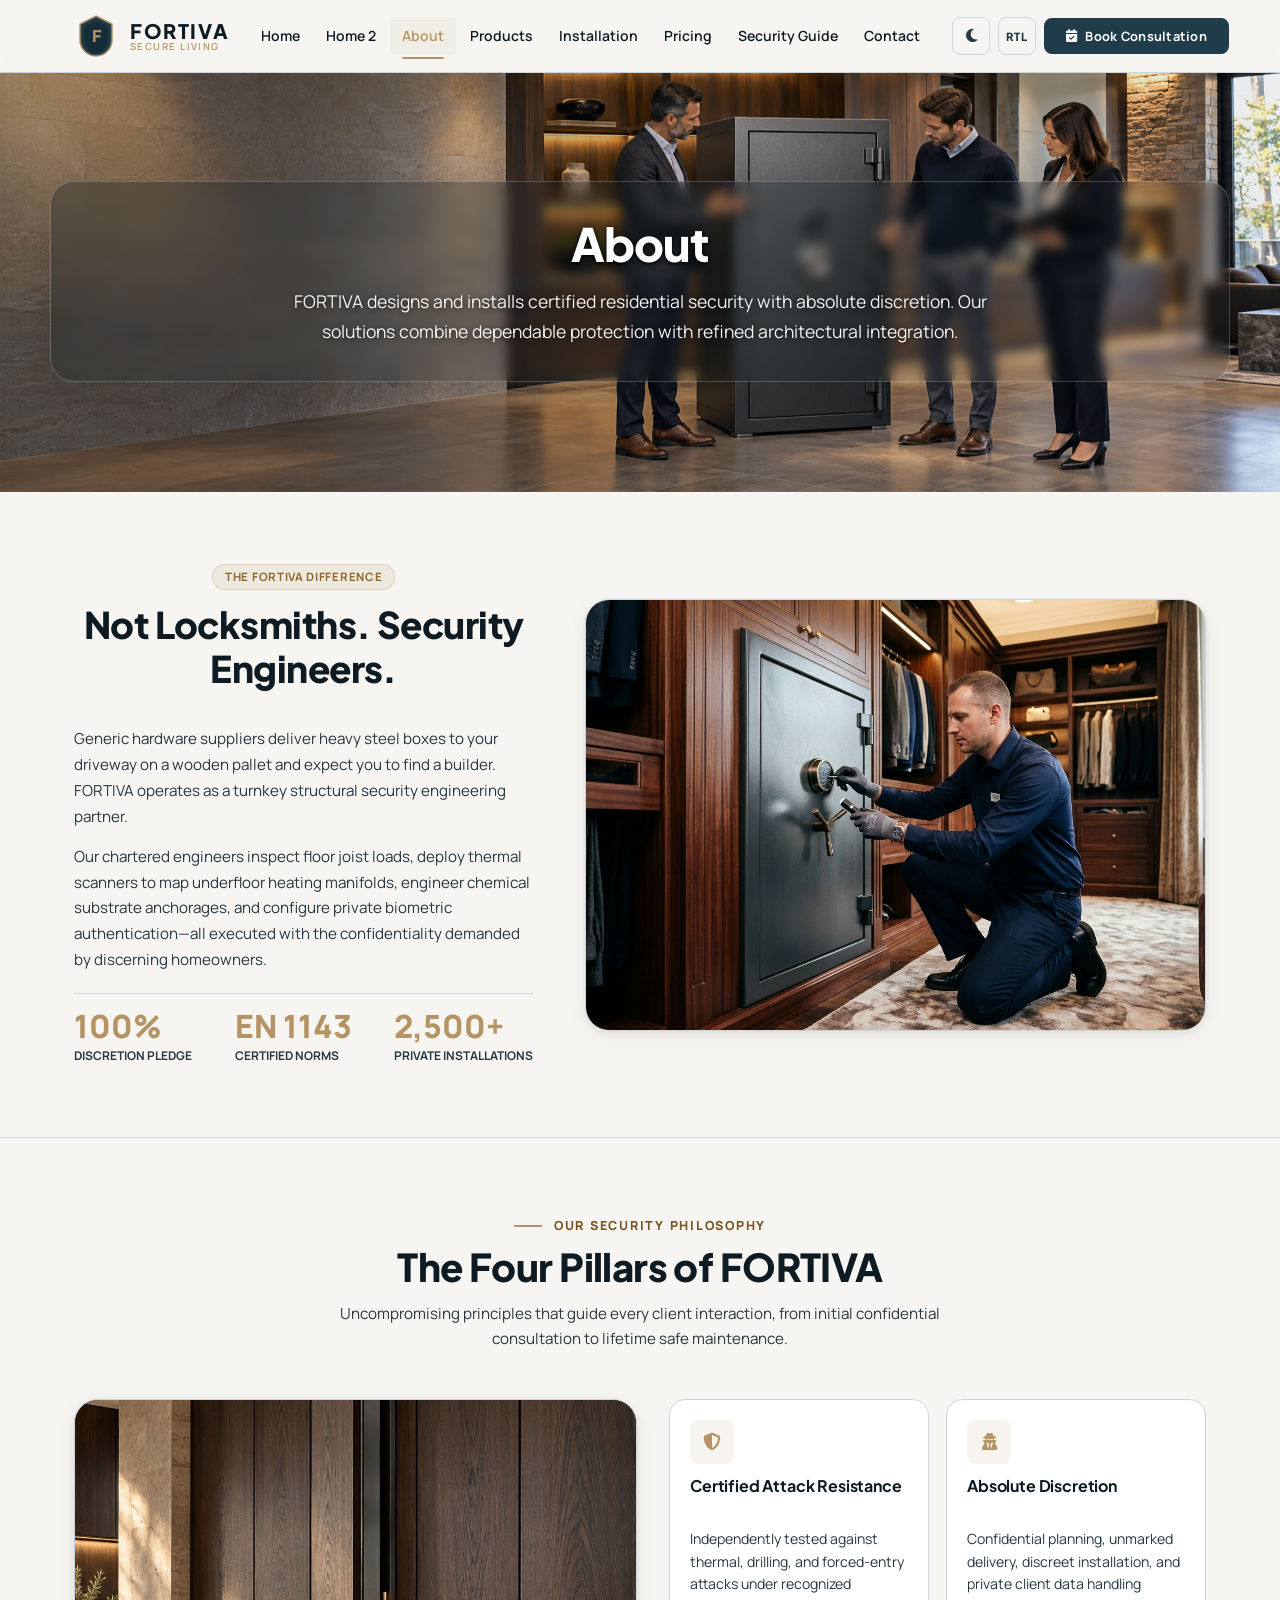
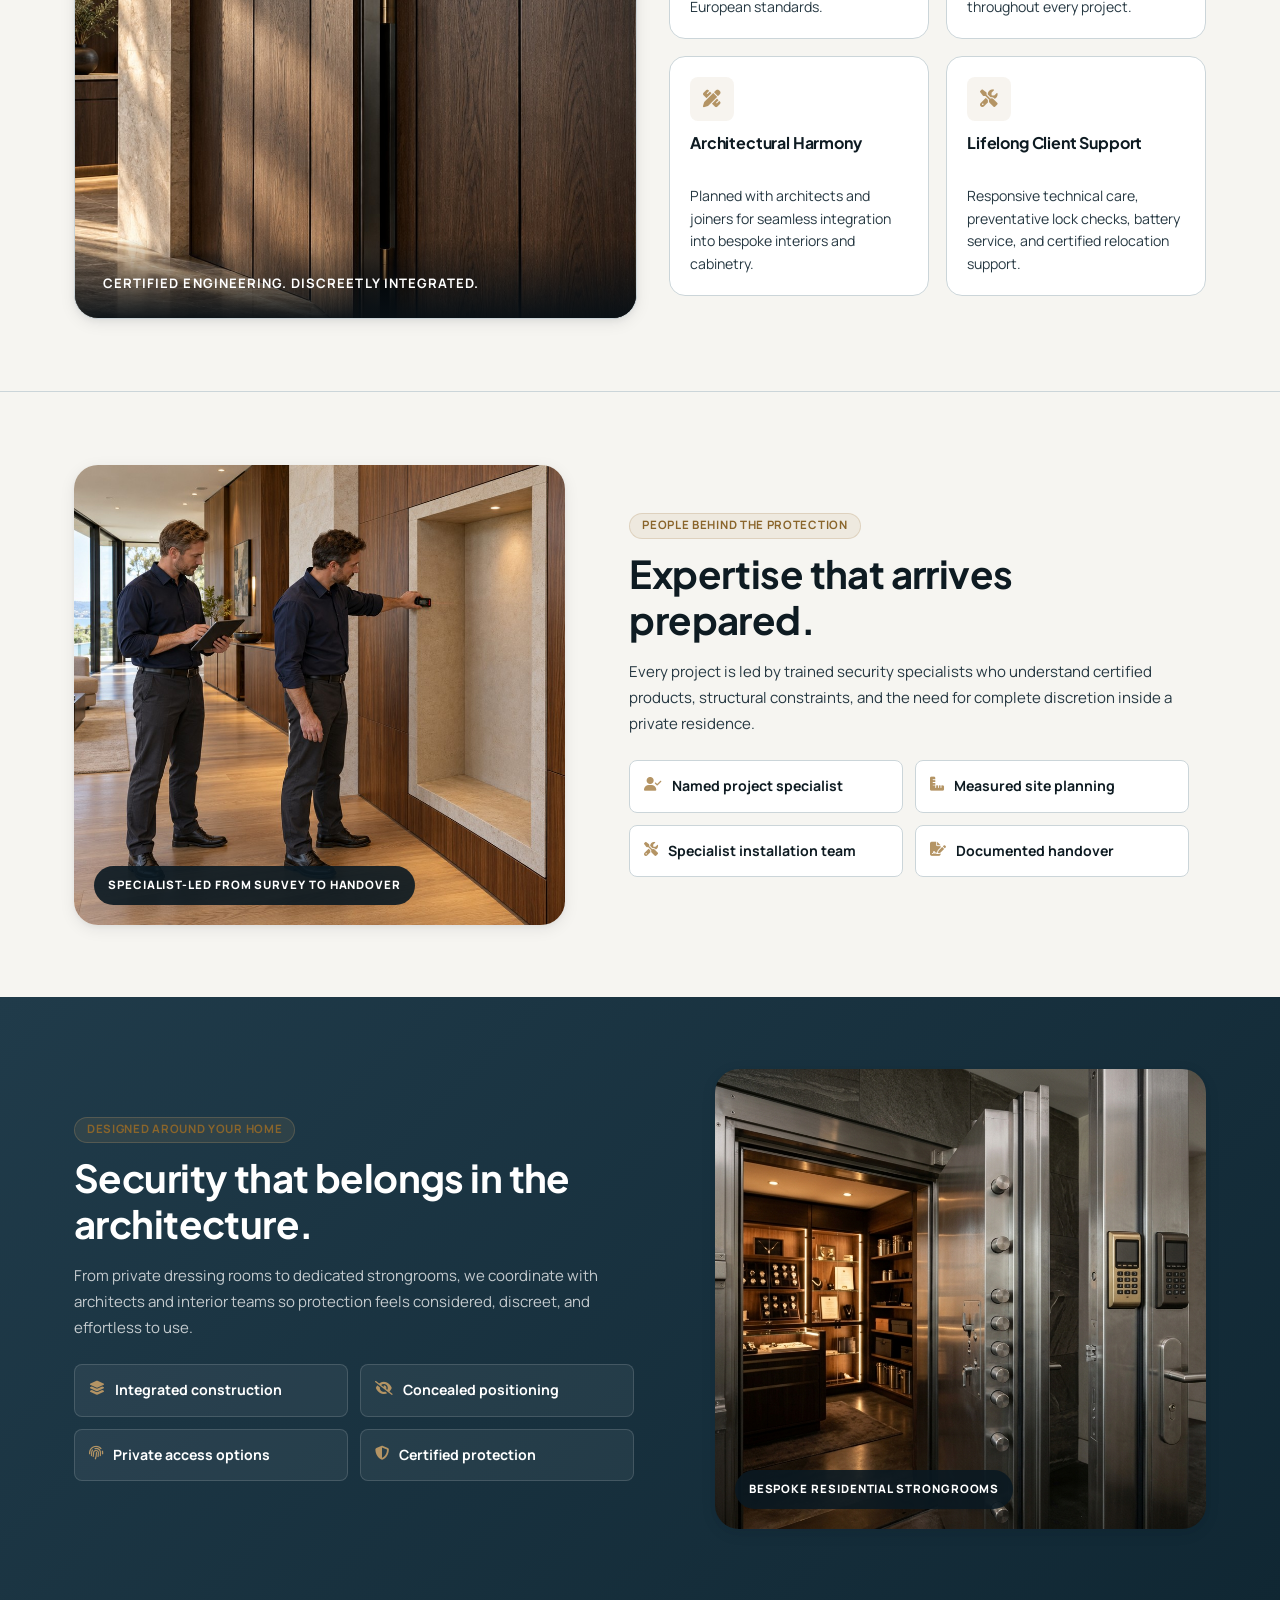
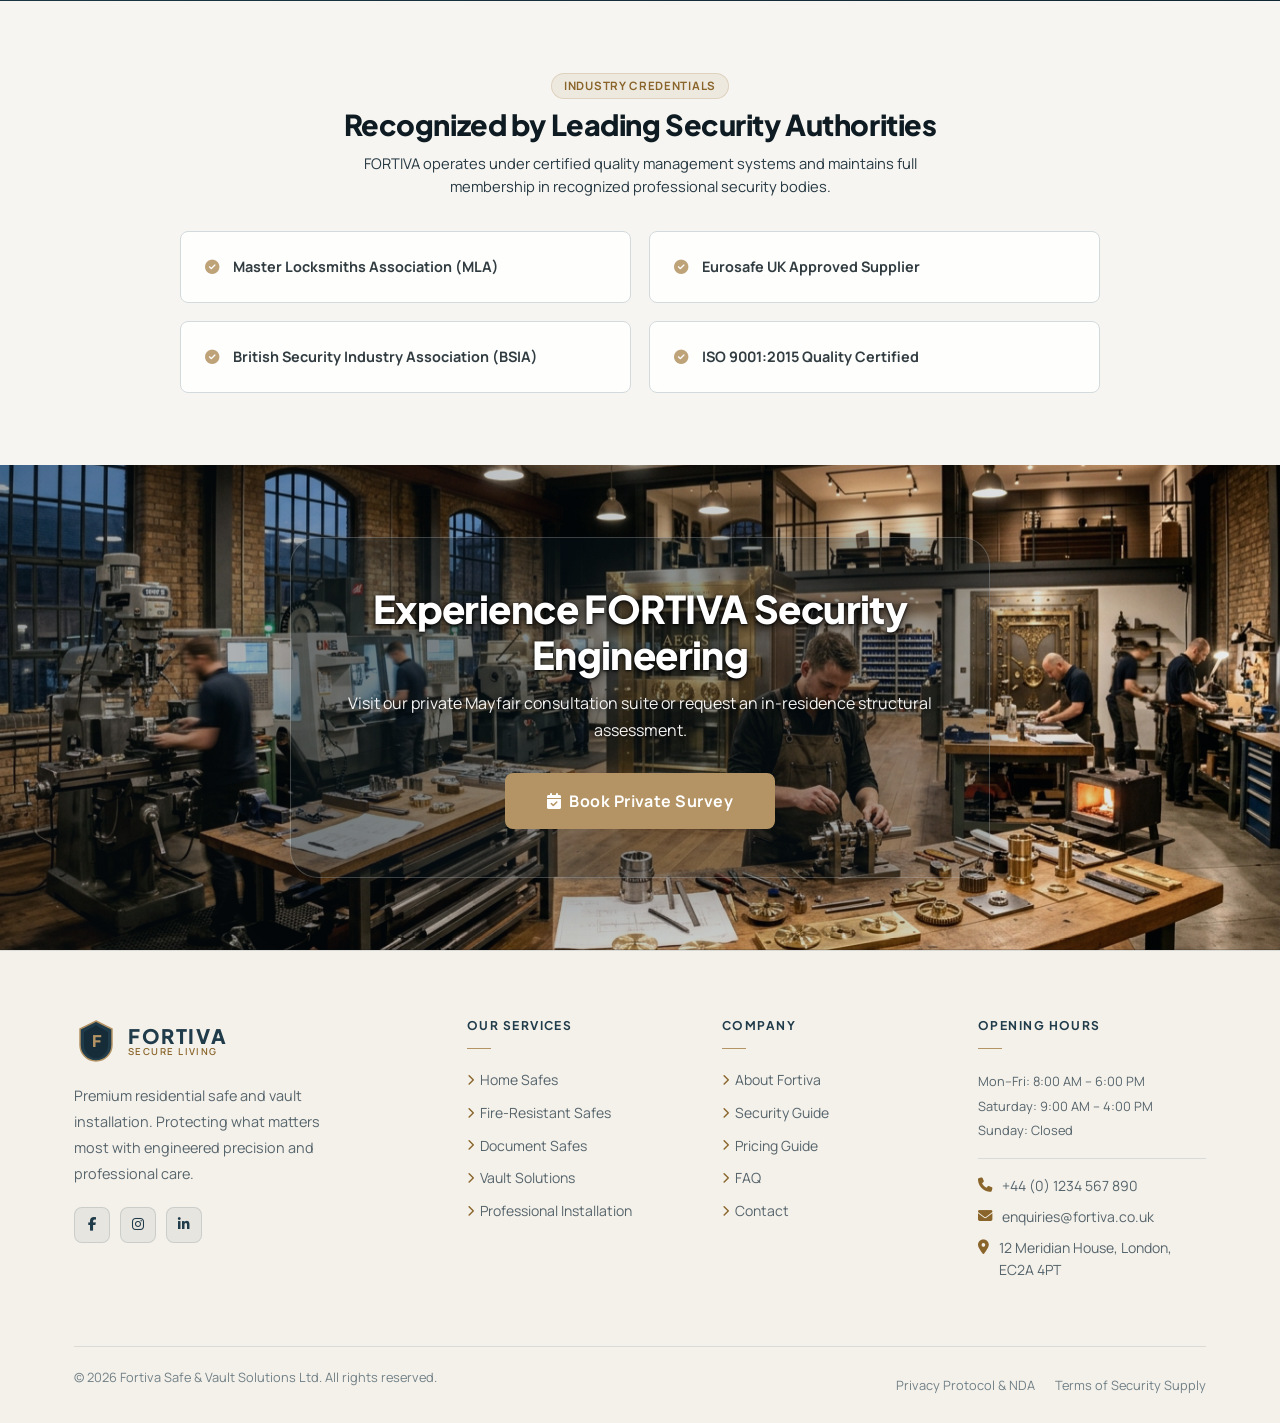
==== commit 1d04c308: "bugs fixed" ====
--- a/about.html
+++ b/about.html
@@ -60,16 +60,16 @@
       justify-content: center;
       font-size: 1.4rem;
     }
-    .about-pillars-layout { display:grid; grid-template-columns:minmax(0,1.05fr) minmax(0,1fr); gap:var(--space-xl); align-items:stretch; }
-    .about-pillars-image { position:relative; min-height:540px; margin:0; overflow:hidden; border:1px solid var(--border-color); border-radius:var(--radius-xl); box-shadow:var(--shadow-md); background:var(--slate-navy); }
-    .about-pillars-image img { width:100%; height:100%; object-fit:cover; }
+    .about-pillars-layout { display:grid; grid-template-columns:minmax(0,1.05fr) minmax(0,1fr); gap:var(--space-xl); align-items:start; }
+    .about-pillars-image { position:relative; width:100%; height:520px; min-height:0; margin:0; overflow:hidden; border:1px solid var(--border-color); border-radius:var(--radius-xl); box-shadow:var(--shadow-md); background:var(--slate-navy); }
+    .about-pillars-image img { display:block; width:100%; height:100%; object-fit:cover; }
     .about-pillars-image figcaption { position:absolute; inset:auto 0 0; padding:34px 28px 24px; color:var(--white); font-size:.82rem; font-weight:700; letter-spacing:.08em; text-transform:uppercase; background:linear-gradient(to top,rgba(8,16,22,.94),transparent); }
     .about-pillars-grid { display:grid; grid-template-columns:repeat(2,minmax(0,1fr)); gap:var(--space-md); }
     .about-pillars-grid .pillar-card { padding:20px; border-radius:var(--radius-lg); }
     .about-pillars-grid .pillar-icon-box { width:44px; height:44px; font-size:1.1rem; }
     .about-pillars-grid .pillar-card h3 { min-height:2.5em; margin:0; font-size:1rem !important; }
-    @media (max-width:991px) { .about-pillars-layout { grid-template-columns:1fr; } .about-pillars-image { min-height:380px; } }
-    @media (max-width:640px) { .about-pillars-grid { grid-template-columns:1fr; } .about-pillars-image { min-height:280px; } .about-pillars-grid .pillar-card h3 { min-height:0; } }
+    @media (max-width:991px) { .about-pillars-layout { grid-template-columns:1fr; } .about-pillars-image { height:380px; } }
+    @media (max-width:640px) { .about-pillars-grid { grid-template-columns:1fr; } .about-pillars-image { height:280px; } .about-pillars-grid .pillar-card h3 { min-height:0; } }
     .about-story { display:grid; grid-template-columns:minmax(0,.92fr) minmax(0,1.08fr); gap:clamp(28px,5vw,72px); align-items:center; }
     .about-story--reverse { grid-template-columns:minmax(0,1.08fr) minmax(0,.92fr); }
     .about-story__media { position:relative; min-height:460px; margin:0; overflow:hidden; border-radius:var(--radius-xl); box-shadow:var(--shadow-md); }
@@ -120,7 +120,7 @@
     }
     @media (max-width:520px) { .about-story__media { min-height:280px; } .about-story__points { grid-template-columns:1fr; } .about-difference-media,.about-difference-media img { min-height:280px; } }
   </style>
-  <link rel="stylesheet" href="css/compact.css">
+  <link rel="stylesheet" href="css/compact.css?v=20261029-2">
 </head>
 <body>
   <!-- Skip Link -->
@@ -268,7 +268,7 @@
 
         <div class="about-pillars-layout">
           <figure class="about-pillars-image">
-            <img src="assets/images/security/barrier-matrix.jpg" alt="Close view of certified composite safe barrier engineering" loading="lazy">
+            <img src="assets/images/pages/FORTIVA-Four-Pillars-Invisible-Protection.jpg" alt="Close view of certified composite safe barrier engineering" loading="lazy">
             <figcaption>Certified engineering. Discreetly integrated.</figcaption>
           </figure>
           <div class="about-pillars-grid">
@@ -315,7 +315,7 @@
     <section class="section">
       <div class="container about-story">
         <figure class="about-story__media">
-          <img src="assets/images/team/master-technician.jpg" alt="FORTIVA master technician inspecting a security installation" loading="lazy">
+          <img src="assets/images/pages/FORTIVA-People-Behind-the-Protection.jpg" alt="FORTIVA master technician inspecting a security installation" loading="lazy">
           <figcaption class="about-story__label">Specialist-led from survey to handover</figcaption>
         </figure>
         <div class="about-story__content">
--- a/css/main.css
+++ b/css/main.css
@@ -369,14 +369,18 @@
 .badge {
   display: inline-flex;
   align-items: center;
+  justify-content: center;
   gap: 6px;
-  padding: 4px 12px;
+  padding: 5px 12px;
+  min-height: 25px;
   border-radius: var(--radius-full);
-  font-size: 0.7rem;
+  font-size: 0.72rem;
+  line-height: 1.25;
   font-weight: 700;
   letter-spacing: 0.06em;
   text-transform: uppercase;
   white-space: nowrap;
+  box-sizing: border-box;
 }
 
 .badge--primary {
@@ -391,14 +395,25 @@
   border-color: rgba(46,85,112,0.4);
 }
 
+.badge-brass,
 .badge--brass {
   background: rgba(180,148,100,0.12);
   color: var(--brass-dark);
-  border: 1px solid rgba(180,148,100,0.25);
-}
-
+  border: 1px solid rgba(180,148,100,0.28);
+}
+
+[data-theme="dark"] .badge-brass,
 [data-theme="dark"] .badge--brass {
+  background: rgba(180,148,100,0.2);
   color: var(--brass-light);
+  border-color: rgba(180,148,100,0.45);
+}
+
+.badge-dark,
+.badge--dark {
+  background: rgba(15, 39, 51, 0.92);
+  color: #FFFFFF;
+  border: 1px solid rgba(255, 255, 255, 0.25);
 }
 
 .badge--success {
--- a/css/header.css
+++ b/css/header.css
@@ -206,9 +206,9 @@
 
 /* Clear direction control shared by every page. */
 .toggle-btn[data-rtl-toggle] {
-  width: auto;
-  min-width: 48px;
-  padding-inline: 10px;
+  width: 38px;
+  min-width: 38px;
+  padding-inline: 0;
   font-family: var(--font-heading);
   font-size: 0.7rem;
   font-weight: 800;
@@ -303,22 +303,6 @@
   box-shadow: inset 0 0 0 1px rgba(255, 255, 255, 0.16);
 }
 
-.mobile-nav-link.active::after,
-.mobile-nav-link[aria-current="page"]::after {
-  content: "Current";
-  flex: 0 0 auto;
-  padding: 3px 8px;
-  border-radius: var(--radius-full);
-  color: #FFFFFF;
-  background: var(--brass);
-  font-family: var(--font-body);
-  font-size: 0.62rem;
-  font-weight: 800;
-  letter-spacing: 0.06em;
-  line-height: 1.2;
-  text-transform: uppercase;
-}
-
 [data-theme="dark"] .mobile-nav-link.active,
 [data-theme="dark"] .mobile-nav-link[aria-current="page"] {
   color: #F5D296;
@@ -379,6 +363,10 @@
 }
 
 /* ── Page Offset for Fixed Header ── */
+#main-content {
+  margin-top: 72px;
+}
+
 .header-offset {
   padding-top: 72px;
 }
--- a/css/footer.css
+++ b/css/footer.css
@@ -107,6 +107,10 @@
   display: flex;
   flex-direction: column;
   gap: 10px;
+  width: 100%;
+  margin: 0;
+  padding: 0;
+  list-style: none;
 }
 
 .footer-nav-list a {
--- a/css/editorial.css
+++ b/css/editorial.css
@@ -900,6 +900,14 @@
   gap: var(--space-md);
 }
 
+.telemetry-model-tag {
+  display: inline-flex;
+  align-items: center;
+  justify-content: center;
+  gap: 8px;
+  min-width: 0;
+}
+
 .hero-spec-section {
   padding-block: 44px;
   background: var(--bg-page);
@@ -1287,6 +1295,7 @@
 .hero-signal-card__seal { gap:9px; margin-top:18px; padding:11px 14px; border-radius:999px; background:rgba(8,16,22,.5); color:#F5D296; font-size:.72rem; font-weight:700; width:fit-content; }
 
 @media (max-width: 900px) {
+  .hero-fullbleed { padding-bottom: clamp(48px, 8vw, 72px); }
   .hero-fullbleed__layout { grid-template-columns: 1fr; }
   .hero-signal-card { display: none; }
 }
@@ -1411,11 +1420,19 @@
   display: inline-flex;
   align-items: center;
   gap: 8px;
+  padding: 9px 16px;
+  border: 1px solid rgba(245, 210, 150, 0.72);
+  border-radius: 999px;
+  background: rgba(8, 18, 24, 0.88);
+  box-shadow: 0 8px 24px rgba(0, 0, 0, 0.28);
+  backdrop-filter: blur(8px);
+  -webkit-backdrop-filter: blur(8px);
   font-size: 0.75rem;
   font-weight: 800;
   letter-spacing: 0.14em;
   text-transform: uppercase;
   color: #F5D296;
+  text-shadow: 0 1px 3px rgba(0, 0, 0, 0.9);
   margin-bottom: var(--space-md);
 }
 
@@ -1428,6 +1445,23 @@
   background: #F5D296;
   box-shadow: 0 0 0 0 rgba(245, 210, 150, 0.7);
   animation: pipPulse 2.4s cubic-bezier(0.4, 0, 0.6, 1) infinite;
+}
+
+/* Keep every photographic CTA badge readable on changing image tones. */
+.page-image-cta .badge.badge-brass,
+.installation-cta__eyebrow {
+  display: inline-flex;
+  align-items: center;
+  justify-content: center;
+  padding: 9px 16px;
+  border: 1px solid rgba(245, 210, 150, 0.72);
+  border-radius: 999px;
+  background: rgba(8, 18, 24, 0.88);
+  color: #F5D296;
+  box-shadow: 0 8px 24px rgba(0, 0, 0, 0.28);
+  text-shadow: 0 1px 3px rgba(0, 0, 0, 0.9);
+  backdrop-filter: blur(8px);
+  -webkit-backdrop-filter: blur(8px);
 }
 
 .cta-section__title {
@@ -1505,6 +1539,20 @@
 
 .split-content__inner { max-width: 480px; }
 
+#journey .journey-media {
+  position: relative;
+  min-height: 0;
+}
+
+#journey .journey-media__image {
+  display: block;
+  position: absolute;
+  inset: 0;
+  width: 100%;
+  height: 100%;
+  object-fit: cover;
+}
+
 .installation-feature-list {
   width: 100%;
   margin-left: 0;
@@ -1525,6 +1573,9 @@
   flex-direction: column;
   gap: 10px;
   margin-top: 24px;
+  margin-bottom: 0;
+  padding: 0;
+  list-style: none;
 }
 
 .inside-features li {
@@ -1546,6 +1597,19 @@
 
 .inside-features li i {
   color: #F5D296 !important;
+}
+
+@media (max-width: 767px) {
+  #inside-safe .inside-features {
+    width: min(100%, 360px);
+    margin-inline: auto;
+  }
+
+  #inside-safe .inside-features li {
+    align-items: center;
+    justify-content: center;
+    text-align: center;
+  }
 }
 
 /* ── Bento Grid ── */
@@ -1875,12 +1939,18 @@
 
 @media (max-width: 575px) {
   #size-matters .visualizer-canvas {
-    gap: 8px;
-    padding: 20px 10px;
+    display: grid;
+    height: auto;
+    grid-template-columns: 1fr;
+    align-items: stretch;
+    gap: 16px;
+    padding: 20px;
+    overflow: visible;
   }
   #size-matters .visualizer-ref {
-    width: 92px;
-    padding-inline: 5px;
+    width: 100%;
+    height: 220px;
+    padding: 14px 10px;
   }
   #size-matters .visualizer-label { font-size: 0.65rem; }
 }
@@ -2020,6 +2090,7 @@
 
 .visualizer-planning-item > div {
   display: flex;
+  flex: 1 1 auto;
   min-width: 0;
   height: 100%;
   flex-direction: column;
@@ -2045,10 +2116,17 @@
   color: var(--body-text);
   font-size: 0.67rem;
   line-height: 1.45;
+  min-height: calc(3 * 1.45em);
+  overflow-wrap: anywhere;
+  text-wrap: balance;
 }
 
 @media (max-width: 575px) {
   .visualizer-planning-grid { grid-template-columns: 1fr; }
+}
+
+@media (max-width: 1023px) {
+  .visualizer-planning-item .planning-break { display: none; }
 }
 
 /* ── Enhanced Visualizer Layout & Imagery ── */
@@ -2216,6 +2294,16 @@
   color: var(--dark-heading);
 }
 
+#by-requirement .badge-brass {
+  background: rgba(8, 16, 22, 0.9) !important;
+  color: #F5D296 !important;
+  border-color: rgba(245, 210, 150, 0.72) !important;
+  box-shadow: 0 4px 14px rgba(0, 0, 0, 0.34) !important;
+  -webkit-backdrop-filter: blur(8px);
+  backdrop-filter: blur(8px);
+  text-shadow: 0 1px 2px rgba(0, 0, 0, 0.85);
+}
+
 .visualizer-fits-list {
   list-style: none;
   padding: 0;
@@ -2238,6 +2326,38 @@
   color: var(--brass-text);
   font-size: 0.75rem;
   flex-shrink: 0;
+}
+
+.visualizer-spotlight-footer {
+  display: flex;
+  align-items: center;
+  justify-content: space-between;
+  gap: 12px;
+  margin-top: auto;
+  padding-top: 14px;
+  border-top: 1px solid var(--border-color);
+}
+
+.visualizer-spotlight-footer > span {
+  min-width: 0;
+  overflow-wrap: anywhere;
+}
+
+@media (max-width: 575px) {
+  .visualizer-spotlight-footer {
+    flex-direction: column;
+    align-items: stretch;
+  }
+
+  .visualizer-spotlight-footer > span {
+    text-align: center;
+  }
+
+  .visualizer-spotlight-footer .btn {
+    width: 100%;
+    min-height: 44px;
+    justify-content: center;
+  }
 }
 
 [data-theme="dark"] .visualizer-fits-item i {
@@ -2479,6 +2599,55 @@
 .compare-table td { color: var(--text-body); }
 .compare-table td.highlight { color: var(--text-heading); font-weight: 600; }
 
+.compare-table-scroll {
+  overflow-x: auto;
+  -webkit-overflow-scrolling: touch;
+}
+
+@media (max-width: 575px) {
+  #compare .compare-table-scroll {
+    --compare-mobile-col: calc((100vw - 48px) / 2);
+    overflow-x: auto !important;
+    scroll-snap-type: x proximity;
+  }
+
+  #compare .compare-table {
+    display: table !important;
+    width: calc(var(--compare-mobile-col) * 4) !important;
+    min-width: calc(var(--compare-mobile-col) * 4);
+    table-layout: fixed;
+    overflow: visible !important;
+  }
+
+  #compare .compare-table th,
+  #compare .compare-table td {
+    width: var(--compare-mobile-col) !important;
+    min-width: var(--compare-mobile-col);
+    max-width: var(--compare-mobile-col);
+    padding: 14px 12px;
+    overflow-wrap: anywhere;
+  }
+
+  #compare .compare-table thead th:not(:first-child),
+  #compare .compare-table tbody td {
+    scroll-snap-align: start;
+  }
+
+  #compare .compare-table th:first-child {
+    position: sticky;
+    left: 0;
+    z-index: 3;
+    background: var(--bg-page) !important;
+    box-shadow: 1px 0 0 var(--border-color);
+  }
+
+  [dir="rtl"] #compare .compare-table th:first-child {
+    right: 0;
+    left: auto;
+    box-shadow: -1px 0 0 var(--border-color);
+  }
+}
+
 .compare-product-header {
   text-align: center;
   padding: var(--space-lg) var(--space-md);
--- a/css/forms.css
+++ b/css/forms.css
@@ -145,7 +145,7 @@
 .form-error {
   font-size: 0.75rem;
   color: #c0392b;
-  display: flex;
+  display: none;
   align-items: center;
   gap: 5px;
 }
@@ -297,3 +297,45 @@
   grid-template-columns: 1fr 1fr;
   gap: var(--space-lg);
 }
+
+/* ── Mobile Form Adjustments (max-width: 767px) ── */
+@media (max-width: 767px) {
+  .form-grid,
+  .date-time-row {
+    grid-template-columns: 1fr;
+    gap: 14px;
+  }
+
+  .form-col-full {
+    grid-column: 1 / -1;
+  }
+
+  .form-group {
+    width: 100%;
+    min-width: 0;
+  }
+
+  .form-card {
+    padding: 20px 16px;
+    border-radius: var(--radius-lg);
+  }
+
+  .form-control {
+    padding: 12px 14px;
+    font-size: 0.88rem;
+    max-width: 100%;
+    box-sizing: border-box;
+  }
+
+  select.form-control {
+    text-overflow: ellipsis;
+    padding-right: 36px;
+  }
+
+  input[type="date"].form-control,
+  input[type="time"].form-control {
+    min-height: 48px;
+    line-height: normal;
+  }
+}
+
--- a/css/rtl.css
+++ b/css/rtl.css
@@ -120,6 +120,38 @@
   text-align: right;
 }
 
+/* Keep machine-readable booking values LTR while aligning them with RTL fields. */
+[dir="rtl"] #book-email,
+[dir="rtl"] #book-email::placeholder,
+[dir="rtl"] #contact-email,
+[dir="rtl"] #contact-email::placeholder {
+  direction: ltr;
+  text-align: right;
+  unicode-bidi: isolate;
+}
+
+/* Chromium date controls need an explicit direction to mirror their inner UI. */
+[dir="rtl"] #book-date {
+  position: relative;
+  direction: rtl !important;
+  text-align: right;
+  padding-right: 16px;
+  padding-left: 44px;
+}
+
+[dir="rtl"] #book-date::-webkit-datetime-edit {
+  display: block;
+  width: 100%;
+  text-align: right;
+}
+
+[dir="rtl"] #book-date::-webkit-calendar-picker-indicator {
+  position: absolute;
+  left: 14px;
+  right: auto;
+  margin: 0;
+}
+
 [dir="rtl"] #contact-phone + .form-error {
   direction: ltr;
   justify-content: flex-end;
--- a/css/desktop.css
+++ b/css/desktop.css
@@ -24,3 +24,24 @@
   .mobile-toggle { display: none; }
   .header-nav { display: flex; }
 }
+
+@media (min-width: 768px) {
+  #built-in-space .flex-between {
+    justify-content: center;
+    text-align: center;
+  }
+
+  #built-in-space .flex-between > div {
+    display: flex;
+    width: 100%;
+    flex-direction: column;
+    align-items: center;
+  }
+
+  #built-in-space .section-eyebrow,
+  #built-in-space .section-title {
+    margin-inline: auto;
+    text-align: center;
+    justify-content: center;
+  }
+}
--- a/css/tablet.css
+++ b/css/tablet.css
@@ -95,7 +95,183 @@
 /* ── iPad Mini (768x1024) & iPad Pro (1024x1366) Odd Grid Alignment ──
    When a section grid has an odd number of items, align the last grid
    card into the center without changing its card size. */
+@media (min-width: 768px) and (max-width: 991px) {
+  /* Center the final odd field only when the form resolves to two columns. */
+  #feasibility .feasibility-grid > div:last-child:nth-child(odd) {
+    grid-column: 1 / -1;
+    justify-self: center;
+    width: calc((100% - var(--space-lg)) / 2);
+    min-width: 0;
+  }
+}
+
 @media (min-width: 768px) and (max-width: 1199px) {
+  /* Keep the image-overlay eyebrow readable over every photograph. */
+  #what-protecting .prot-cell--img .overlay-content > span {
+    display: inline-flex;
+    align-self: center;
+    width: fit-content;
+    padding: 6px 12px;
+    border: 1px solid rgba(245, 210, 150, 0.7);
+    border-radius: 999px;
+    background: rgba(7, 16, 22, 0.86);
+    color: #F5D296 !important;
+    text-shadow: 0 1px 3px rgba(0, 0, 0, 0.9);
+  }
+
+  /* Align headings and copy across the three technical-detail cards. */
+  #engineered .spec-exp-cell:not(:first-child) > div:last-child {
+    display: flex;
+    flex: 1;
+    flex-direction: column;
+  }
+
+  #engineered .spec-exp-cell:not(:first-child) h4 {
+    min-height: 2.8em;
+    margin-bottom: 10px;
+    text-wrap: balance;
+  }
+
+  #engineered .spec-exp-cell:not(:first-child) p {
+    flex: 1;
+    min-height: 10.2em;
+  }
+
+  /* Certification pills use one consistent two-line footprint. */
+  .contact-protocol-panel .protocol-cert-box .cert-pill {
+    min-height: 64px !important;
+    padding: 10px 12px !important;
+    font-size: 0.78rem !important;
+    line-height: 1.35 !important;
+    text-wrap: balance;
+  }
+
+  .about-difference-grid .stat-trio {
+    display: flex;
+    flex-wrap: wrap;
+    justify-content: center;
+    gap: 16px;
+  }
+
+  .about-difference-grid .stat-trio > div {
+    flex: 0 0 calc((100% - 16px) / 2);
+    display: flex;
+    flex-direction: column;
+    align-items: center;
+    justify-content: flex-start;
+    text-align: center;
+  }
+
+  .about-difference-grid .stat-trio > div:last-child:nth-child(odd) {
+    margin-inline: auto;
+  }
+
+  .about-pillars-grid {
+    grid-auto-rows: 1fr;
+    align-items: stretch;
+  }
+
+  .about-pillars-grid .pillar-card {
+    height: 100%;
+  }
+
+  .about-pillars-grid .pillar-card h3 {
+    width: min(100%, 145px);
+    min-height: 2.7em;
+    text-wrap: balance;
+  }
+
+  .about-pillars-grid .pillar-card p {
+    min-height: 8em;
+    text-wrap: balance;
+  }
+
+  #find-protection .category-selector {
+    grid-template-columns: repeat(4, minmax(0, 1fr));
+    gap: 14px;
+  }
+
+  #find-protection .category-selector > .category-card {
+    min-width: 0;
+    width: 100%;
+  }
+
+  /* Index: keep the protection cards in balanced two-card rows on tablets. */
+  #what-protecting .protection-bento {
+    grid-template-columns: repeat(2, minmax(0, 1fr));
+    gap: 18px;
+  }
+
+  #what-protecting .protection-bento > .prot-cell,
+  #what-protecting .protection-bento > .prot-cell.span-4,
+  #what-protecting .protection-bento > .prot-cell.span-5,
+  #what-protecting .protection-bento > .prot-cell.span-7,
+  #what-protecting .protection-bento > .prot-cell.span-8,
+  #what-protecting .protection-bento > .prot-cell.span-12 {
+    grid-column: auto;
+    width: 100%;
+  }
+
+  #what-protecting .protection-bento > .prot-cell:last-child:nth-child(odd) {
+    grid-column: 1 / -1;
+    justify-self: center;
+    width: calc((100% - 18px) / 2);
+  }
+
+  /* Index featured cards: labels and specifications read consistently. */
+  #featured-products .featured-card__body > .section-eyebrow {
+    align-self: flex-start !important;
+    justify-content: flex-start !important;
+    width: auto !important;
+    margin-inline: 0 !important;
+    text-align: left !important;
+  }
+
+  #featured-products .featured-card__body .product-card__specs {
+    flex-direction: column;
+    flex-wrap: nowrap;
+    align-items: flex-start;
+    justify-content: flex-start;
+    gap: 8px;
+    width: 100%;
+  }
+
+  #featured-products .featured-card__body .spec-tag {
+    justify-content: flex-start;
+    width: max-content;
+    max-width: 100%;
+  }
+
+  /* Draw the select chevron inward so it never touches the card edge. */
+  #size-guide #visualizer-safe-select,
+  #size-matters .visualizer-select {
+    padding-right: 72px;
+    appearance: none;
+    -webkit-appearance: none;
+    background-image:
+      linear-gradient(45deg, transparent 50%, currentColor 50%),
+      linear-gradient(135deg, currentColor 50%, transparent 50%);
+    background-position:
+      calc(100% - 40px) 50%,
+      calc(100% - 32px) 50%;
+    background-size: 6px 6px, 6px 6px;
+    background-repeat: no-repeat;
+  }
+
+  [dir="rtl"] #size-guide #visualizer-safe-select,
+  [dir="rtl"] #size-matters .visualizer-select {
+    padding-right: 16px;
+    padding-left: 72px;
+    background-position: 32px 50%, 40px 50%;
+  }
+
+  /* Keep the vertical process timeline centered inside its section. */
+  #how-we-work .process-steps {
+    width: min(100%, 720px);
+    margin-inline: auto;
+  }
+
+  #size-guide .size-visualizer > div:first-child,
   #size-matters .size-visualizer > div:first-child {
     flex-direction: column;
     align-items: center !important;
@@ -103,14 +279,27 @@
     text-align: center;
   }
 
+  #size-guide .visualizer-controls,
+  #size-guide .visualizer-select,
   #size-matters .visualizer-controls,
   #size-matters .visualizer-select {
     width: min(100%, 460px);
   }
 
-  #size-matters .visualizer-split,
+  #size-guide .visualizer-split,
+  #size-guide .visualizer-planning-grid,
+  #size-matters .visualizer-split {
+    grid-template-columns: 1fr;
+  }
+
   #size-matters .visualizer-planning-grid {
-    grid-template-columns: 1fr;
+    grid-template-columns: repeat(3, minmax(0, 1fr));
+    align-items: stretch;
+  }
+
+  #size-matters .visualizer-planning-item {
+    min-width: 0;
+    height: 100%;
   }
 
   #size-matters .visualizer-spotlight-col {
@@ -121,6 +310,19 @@
 
   #size-matters .visualizer-planning-item {
     min-height: 0;
+  }
+
+  /* Give every statistics label the same balanced two-line footprint. */
+  .protection-stats .stat-label {
+    display: flex;
+    align-items: flex-start;
+    justify-content: center;
+    width: 90px;
+    min-height: 2.7em;
+    margin: 6px auto 0;
+    line-height: 1.35;
+    text-align: center;
+    text-wrap: balance;
   }
 
   /* Keep the protection bento visually balanced when it collapses on tablets. */
--- a/css/mobile.css
+++ b/css/mobile.css
@@ -40,52 +40,83 @@
   }
 
   /* ════════════════════════════════════════════════════════════
-     1. ALL OVER WEBSITE: SECTION NAMES & HEADINGS CENTERED
+     1. ALL OVER WEBSITE: GRIDS HEADINGS & SECTION TITLES LEFT ALIGNED
      ════════════════════════════════════════════════════════════ */
-  h1, h2, h3, h4, h5, h6,
   .section-title,
   .section-header,
+  .section-header--center,
   .section-eyebrow,
   .hero-eyebrow,
   .hero-eyebrow-text,
-  .page-hero__title,
-  .page-hero__eyebrow,
-  .page-hero__desc,
   .section-desc,
   .brass-divider,
   .custom-section-title,
-  .guide-section-block h2 {
-    text-align: center !important;
-    margin-inline: auto !important;
-    justify-content: center !important;
+  .guide-section-block h2,
+  .compare-col-header,
+  section .text-center,
+  .section .text-center,
+  .container > .text-center,
+  .section > .container > .text-center,
+  #built-in-space .flex-between,
+  #built-in-space .flex-between > div,
+  #featured-products .flex-between,
+  #featured-products .flex-between > div {
+    text-align: left !important;
+    margin-inline: 0 !important;
+    justify-content: flex-start !important;
+    align-items: flex-start !important;
   }
 
   .section-header,
-  .section-header--center {
+  .section-header--center,
+  section .text-center,
+  .section .text-center,
+  .container > .text-center,
+  .section > .container > .text-center,
+  #built-in-space .flex-between,
+  #featured-products .flex-between {
     display: flex !important;
     flex-direction: column !important;
-    align-items: center !important;
-    text-align: center !important;
+    align-items: flex-start !important;
+    text-align: left !important;
+    margin-inline: 0 !important;
     margin-bottom: var(--space-xl) !important;
+    max-width: 100% !important;
+  }
+
+  section .text-center > *,
+  .section .text-center > *,
+  .container > .text-center > *,
+  .section-header > *,
+  .section-header--center > * {
+    text-align: left !important;
+    margin-inline: 0 !important;
+    align-self: flex-start !important;
   }
 
   .section-eyebrow,
   .hero-eyebrow {
     display: inline-flex !important;
     align-items: center !important;
-    justify-content: center !important;
-    text-align: center !important;
-    margin-inline: auto !important;
+    justify-content: flex-start !important;
+    text-align: left !important;
+    margin-inline: 0 !important;
+    align-self: flex-start !important;
+  }
+
+  .guide-section-block h2::after {
+    left: 0 !important;
+    transform: none !important;
   }
 
   .brass-divider {
-    margin-inline: auto !important;
+    margin-inline: 0 !important;
   }
 
   .section-desc {
     max-width: 100% !important;
-    text-align: center !important;
-    margin-inline: auto !important;
+    text-align: left !important;
+    margin-inline: 0 !important;
   }
 
   /* Keep section introductions clear of the fixed mobile navigation. */
@@ -311,7 +342,7 @@
     overflow: hidden !important;
     border: 1px solid var(--border-color) !important;
     border-radius: var(--radius-lg) !important;
-    text-align: center !important;
+    text-align: left !important;
     background: var(--bg-card) !important;
   }
   .cat-card-image {
@@ -323,10 +354,10 @@
   .cat-card-content {
     display: flex !important;
     flex-direction: column !important;
-    align-items: center !important;
-    justify-content: center !important;
+    align-items: flex-start !important;
+    justify-content: flex-start !important;
     padding: 12px 14px 14px !important;
-    text-align: center !important;
+    text-align: left !important;
     background: var(--bg-card) !important;
   }
   .cat-card-label {
@@ -334,44 +365,185 @@
     font-weight: 700 !important;
     color: var(--text-heading) !important;
     margin-bottom: 2px !important;
+    text-align: left !important;
   }
   .cat-card-count {
     font-size: 0.78rem !important;
     color: var(--text-body) !important;
+    text-align: left !important;
+  }
+
+  /* All Cards & Card Content Left-Aligned */
+  .card,
+  .card__body,
+  .product-card,
+  .product-card__body,
+  .featured-card,
+  .featured-card__body,
+  .tier-card,
+  .pricing-card,
+  .guide-card,
+  .guide-card-content,
+  .installation-card,
+  .anchor-card,
+  .anchor-card-body,
+  .lock-type-card,
+  .vault-feature-card,
+  .space-card,
+  .space-card-content,
+  .logistics-card,
+  .contact-hub-card,
+  .protocol-card,
+  .advisor-card,
+  .consult-type-card,
+  .spec-exp-cell,
+  .bento-cell,
+  .resource-card,
+  .journey-step-card,
+  .step-details-body,
+  .credential-card,
+  .pillar-card,
+  .maintenance-card,
+  .portfolio-item,
+  .journey-item,
+  .hud-item,
+  .protection-bento .prot-cell,
+  .protection-bento .prot-proof-item,
+  .prot-cell--img .overlay-content,
+  .calculator-card,
+  .feasibility-box {
+    text-align: left !important;
+    align-items: flex-start !important;
+    justify-content: flex-start !important;
+  }
+
+  /* All Card Headings & Titles Left-Aligned */
+  .card h1, .card h2, .card h3, .card h4, .card h5, .card h6,
+  .product-card h1, .product-card h2, .product-card h3, .product-card h4, .product-card h5, .product-card h6,
+  .product-card__title,
+  .featured-card h1, .featured-card h2, .featured-card h3, .featured-card h4, .featured-card h5, .featured-card h6,
+  .tier-card h1, .tier-card h2, .tier-card h3, .tier-card h4, .tier-card h5, .tier-card h6,
+  .tier-card-title,
+  .guide-card h1, .guide-card h2, .guide-card h3, .guide-card h4, .guide-card h5, .guide-card h6,
+  .guide-card-title,
+  .installation-card h1, .installation-card h2, .installation-card h3, .installation-card h4, .installation-card h5, .installation-card h6,
+  .anchor-card h1, .anchor-card h2, .anchor-card h3, .anchor-card h4, .anchor-card h5, .anchor-card h6,
+  .lock-type-card h1, .lock-type-card h2, .lock-type-card h3, .lock-type-card h4, .lock-type-card h5, .lock-type-card h6,
+  .vault-feature-card h1, .vault-feature-card h2, .vault-feature-card h3, .vault-feature-card h4, .vault-feature-card h5, .vault-feature-card h6,
+  .space-card h1, .space-card h2, .space-card h3, .space-card h4, .space-card h5, .space-card h6,
+  .logistics-card h1, .logistics-card h2, .logistics-card h3, .logistics-card h4, .logistics-card h5, .logistics-card h6,
+  .contact-hub-card h1, .contact-hub-card h2, .contact-hub-card h3, .contact-hub-card h4, .contact-hub-card h5, .contact-hub-card h6,
+  .protocol-card h1, .protocol-card h2, .protocol-card h3, .protocol-card h4, .protocol-card h5, .protocol-card h6,
+  .advisor-card h1, .advisor-card h2, .advisor-card h3, .advisor-card h4, .advisor-card h5, .advisor-card h6,
+  .consult-type-card h1, .consult-type-card h2, .consult-type-card h3, .consult-type-card h4, .consult-type-card h5, .consult-type-card h6,
+  .bento-cell h1, .bento-cell h2, .bento-cell h3, .bento-cell h4, .bento-cell h5, .bento-cell h6,
+  .spec-exp-cell h1, .spec-exp-cell h2, .spec-exp-cell h3, .spec-exp-cell h4, .spec-exp-cell h5, .spec-exp-cell h6,
+  .pillar-card h1, .pillar-card h2, .pillar-card h3, .pillar-card h4, .pillar-card h5, .pillar-card h6,
+  .maintenance-card h1, .maintenance-card h2, .maintenance-card h3, .maintenance-card h4, .maintenance-card h5, .maintenance-card h6,
+  .journey-item h1, .journey-item h2, .journey-item h3, .journey-item h4, .journey-item h5, .journey-item h6,
+  .hud-item h1, .hud-item h2, .hud-item h3, .hud-item h4, .hud-item h5, .hud-item h6,
+  .card-title,
+  .card__title,
+  [class*="-card"] [class*="-title"],
+  [class*="-card"] [class*="__title"] {
+    text-align: left !important;
+    margin-inline: 0 !important;
+    justify-content: flex-start !important;
+    align-self: flex-start !important;
+  }
+
+  /* All Card Details, Categories, Specs & Subtext Left-Aligned */
+  .card p,
+  [class*="-card"] p,
+  .products-grid .product-card__category,
+  .products-grid .product-card__footer > :first-child,
+  .product-card__specs,
+  .spec-tag,
+  .featured-card__body .product-card__specs,
+  .featured-card__body .spec-tag,
+  .protection-bento .prot-cell > p,
+  .protection-bento .prot-cell.span-4 > p,
+  .maintenance-card p,
+  .journey-item p {
+    text-align: left !important;
+    margin-inline: 0 !important;
+    align-self: flex-start !important;
+    justify-content: flex-start !important;
+    align-items: flex-start !important;
+  }
+
+  .products-grid .product-card__footer > :first-child {
+    display: flex !important;
+    flex-direction: column !important;
+    align-items: flex-start !important;
+    justify-content: flex-start !important;
+  }
+
+  /* RTL Support on Mobile: Left aligned translates to start (right) alignment */
+  [dir="rtl"] .section-title,
+  [dir="rtl"] .section-header,
+  [dir="rtl"] .section-header--center,
+  [dir="rtl"] .section-eyebrow,
+  [dir="rtl"] .hero-eyebrow,
+  [dir="rtl"] .hero-eyebrow-text,
+  [dir="rtl"] .section-desc,
+  [dir="rtl"] .brass-divider,
+  [dir="rtl"] section .text-center,
+  [dir="rtl"] .container > .text-center,
+  [dir="rtl"] .card,
+  [dir="rtl"] [class*="-card"],
+  [dir="rtl"] .cat-card,
+  [dir="rtl"] .cat-card-content,
+  [dir="rtl"] .cat-card-label,
+  [dir="rtl"] .cat-card-count {
+    text-align: right !important;
+    justify-content: flex-start !important;
+    align-items: flex-start !important;
+    margin-inline: 0 !important;
   }
 
   .stat-trio {
     display: flex !important;
     flex-direction: row !important;
     flex-wrap: wrap !important;
-    justify-content: center !important;
-    align-items: center !important;
-    text-align: center !important;
+    justify-content: flex-start !important;
+    align-items: flex-start !important;
+    text-align: left !important;
     gap: 16px 28px !important;
-    margin-inline: auto !important;
+    margin-inline: 0 !important;
     width: 100% !important;
   }
   .stat-trio > div {
     display: flex !important;
     flex-direction: column !important;
-    align-items: center !important;
-    justify-content: center !important;
-    text-align: center !important;
+    align-items: flex-start !important;
+    justify-content: flex-start !important;
+    text-align: left !important;
     flex: 1 1 90px !important;
     max-width: 150px !important;
   }
 
-  /* Center all brass badges in mobile view across every page */
+  /* Left align brass badges in mobile view with uniform badge size */
   .badge-brass:not([style*="position:absolute"]):not([style*="position: absolute"]):not(.gallery-badge .badge),
   .badge--brass:not([style*="position:absolute"]):not([style*="position: absolute"]):not(.gallery-badge .badge),
-  .badge.badge-brass:not([style*="position:absolute"]):not([style*="position: absolute"]):not(.gallery-badge .badge) {
-    display: flex !important;
+  .badge.badge-brass:not([style*="position:absolute"]):not([style*="position: absolute"]):not(.gallery-badge .badge),
+  .consult-type-badge,
+  .barrier-layer-badge {
+    display: inline-flex !important;
     width: fit-content !important;
     max-width: 100% !important;
-    margin-inline: auto !important;
-    justify-content: center !important;
+    margin-inline: 0 !important;
+    padding: 5px 12px !important;
+    min-height: 25px !important;
+    max-height: 26px !important;
+    font-size: 0.72rem !important;
+    line-height: 1.25 !important;
+    border-radius: 9999px !important;
+    box-sizing: border-box !important;
+    justify-content: flex-start !important;
     align-items: center !important;
-    text-align: center !important;
+    text-align: left !important;
+    align-self: flex-start !important;
   }
 
   .stats-row {
@@ -382,8 +554,8 @@
 
   .resource-card {
     flex-direction: column !important;
-    align-items: center !important;
-    text-align: center !important;
+    align-items: flex-start !important;
+    text-align: left !important;
   }
 
   .cad-download-strip {
@@ -396,16 +568,63 @@
   }
 
   /* Section Padding */
-  .section { padding-block: var(--space-2xl); }
-
-  /* Products */
-  .products-grid.list-view .product-card { flex-direction: column; }
-  .products-grid.list-view .product-card__image { width: 100%; aspect-ratio: 4/3; }
-  .toolbar-right { gap: var(--space-sm); width: 100%; justify-content: space-between; }
-  .toolbar-view { display: none; }
-
-  /* Forms */
-  .form-card { padding: var(--space-lg); }
+  .section,
+  .section--lg,
+  .section--sm,
+  main > section:not(.hero-fullbleed):not(.page-hero):not(.page-image-banner):not(.booking-hero):not(.hero-showcase):not(.hero-split):not(.product-detail-hero):not(.install-hero),
+  .split-section,
+  .hero-spec-section,
+  .cta-section {
+    padding-block: clamp(52px, 7.5vw, 68px) !important;
+  }
+
+  /* Forms & Form Cards */
+  .form-card,
+  .contact-form-panel,
+  .booking-form-panel,
+  .calculator-card,
+  .feasibility-box,
+  .protocol-card,
+  .protocol-steps-box,
+  .advisor-card,
+  .booking-hotline-box,
+  .calc-result-display {
+    padding: 20px 16px !important;
+    width: 100% !important;
+    max-width: 100% !important;
+    min-width: 0 !important;
+    box-sizing: border-box !important;
+  }
+
+  .form-group,
+  .form-row,
+  .form-body,
+  .form-grid,
+  .form-grid-2,
+  .date-time-row {
+    width: 100% !important;
+    max-width: 100% !important;
+    min-width: 0 !important;
+    box-sizing: border-box !important;
+  }
+
+  .form-control,
+  select.form-control,
+  textarea.form-control,
+  input.form-control,
+  .form-select-wrap {
+    width: 100% !important;
+    max-width: 100% !important;
+    min-width: 0 !important;
+    box-sizing: border-box !important;
+  }
+
+  select.form-control {
+    text-overflow: ellipsis !important;
+    padding-right: 36px !important;
+    padding-left: 14px !important;
+  }
+
 
   /* Header */
   .header-inner { grid-template-columns: 1fr auto; }
@@ -419,6 +638,49 @@
   .hero-content { padding: var(--space-2xl) var(--container-pad); }
   .hero-text-col { padding: 0; }
   .hero-fullbleed { min-height: 540px; padding-top: 72px; }
+
+  .hero-fullbleed .hero-fullbleed__inner {
+    background: transparent !important;
+    border-color: transparent !important;
+    box-shadow: none !important;
+    -webkit-backdrop-filter: none !important;
+    backdrop-filter: none !important;
+  }
+
+  .hero-fullbleed .hero-fullbleed__layout {
+    grid-template-columns: minmax(0, 1fr) !important;
+    gap: 24px !important;
+    padding-bottom: 32px;
+  }
+
+  .hero-fullbleed .hero-signal-card {
+    display: block !important;
+    width: 100%;
+    max-width: 100%;
+    margin-inline: auto;
+    box-sizing: border-box;
+    -webkit-backdrop-filter: blur(18px);
+    backdrop-filter: blur(18px);
+  }
+
+  #anatomy .anatomy-showcase--3d {
+    overflow: visible !important;
+  }
+
+  #anatomy .anatomy-float-grid {
+    width: auto !important;
+    max-width: none !important;
+    margin-inline: 10px !important;
+    padding-bottom: 20px;
+    overflow: visible !important;
+  }
+
+  #anatomy .anatomy-float-card {
+    width: 100%;
+    max-width: 100%;
+    box-sizing: border-box;
+    overflow: visible;
+  }
 
   .tech-strip .container { max-width: 100%; overflow: hidden; }
   .tech-strip-inner { max-width: 100%; }
@@ -455,6 +717,14 @@
   }
   .footer-logo { justify-content: flex-start; }
   .footer-brand-desc { margin-inline: 0; }
+  .footer-nav-list {
+    width: 100%;
+    margin-inline: 0;
+    padding-inline: 0;
+    align-items: flex-start;
+  }
+  .footer-nav-list li,
+  .footer-nav-list a { width: 100%; }
   .footer-social,
   .footer-contact-list,
   .footer-certs { align-items: flex-start; justify-content: flex-start; }
@@ -464,6 +734,295 @@
   /* CTA Group */
   .cta-group { flex-direction: column; align-items: stretch; width: 100%; }
   .cta-group .btn { width: 100%; justify-content: center; }
+
+  /* Center the first Safe Finder action beneath the option cards. */
+  #finder-next-1 {
+    display: flex;
+    margin-inline: auto;
+  }
+
+  /* Give mobile heading glyphs enough vertical room across every section. */
+  main .section-eyebrow,
+  main .editorial-eyebrow,
+  main .hero-eyebrow {
+    width: max-content;
+    max-width: 100%;
+    height: auto !important;
+    min-height: 1.55em;
+    padding-block: 3px !important;
+    line-height: 1.4 !important;
+    overflow: visible !important;
+  }
+
+  main .section-title,
+  main .cta-section__title,
+  main .section-header h2,
+  main .flex-between h2,
+  main .split-content__inner h2 {
+    height: auto !important;
+    min-height: 1.35em;
+    padding-block: 2px !important;
+    line-height: 1.3 !important;
+    overflow: visible !important;
+  }
+
+  main .section-header,
+  main .section-header--center {
+    width: 100%;
+    max-width: 100%;
+    margin-inline: auto !important;
+    align-items: center !important;
+    text-align: center !important;
+  }
+
+  main .section-header > .section-eyebrow,
+  main .section-header > .section-title,
+  main .section-header--center > .section-eyebrow,
+  main .section-header--center > .section-title {
+    margin-inline: auto !important;
+    align-self: center !important;
+    justify-content: center !important;
+    text-align: center !important;
+  }
+
+  main .section-eyebrow,
+  main .brass-divider {
+    margin-inline: auto !important;
+    align-self: center !important;
+    justify-content: center !important;
+    text-align: center !important;
+  }
+
+  /* Keep every internal-page banner panel clear of both viewport edges. */
+  main .page-image-banner > .container {
+    width: calc(100% - 32px) !important;
+    max-width: calc(100% - 32px) !important;
+    margin-inline: auto !important;
+    padding-inline: 18px !important;
+    box-sizing: border-box;
+  }
+
+  #inside-safe .split-content__inner {
+    align-items: center !important;
+    text-align: center !important;
+  }
+
+  #inside-safe .split-content__inner > .section-eyebrow,
+  #inside-safe .split-content__inner > .section-title,
+  #size-matters .section-eyebrow {
+    margin-inline: auto !important;
+    align-self: center !important;
+    justify-content: center !important;
+    text-align: center !important;
+  }
+
+  /* Home page section introductions stay centered on narrow screens. */
+  #featured-products .flex-between > div,
+  #built-in-space .flex-between > div,
+  #what-protecting .section-header,
+  #engineered .section-header,
+  #size-guide .section-header,
+  #how-we-work .section-header,
+  #expert-guidance .section-header,
+  #installation .split-content__inner {
+    width: 100%;
+    margin-inline: auto;
+    text-align: center !important;
+    align-items: center;
+  }
+
+  #featured-products .section-eyebrow,
+  #built-in-space .section-eyebrow,
+  #what-protecting .section-eyebrow,
+  #engineered .section-eyebrow,
+  #installation .section-eyebrow,
+  #size-guide .section-eyebrow,
+  #how-we-work .section-eyebrow,
+  #expert-guidance .section-eyebrow {
+    justify-content: center;
+    margin-inline: auto;
+  }
+
+  #what-protecting .prot-cell--img .overlay-content {
+    align-items: center;
+    justify-content: center;
+    text-align: center;
+  }
+
+  #view-full-guide {
+    display: flex;
+    width: fit-content;
+    margin-inline: auto !important;
+  }
+
+  #featured-products .flex-between,
+  #built-in-space .flex-between {
+    align-items: center !important;
+    text-align: center !important;
+  }
+
+  #featured-products .flex-between > div,
+  #built-in-space .flex-between > div,
+  #featured-products .flex-between > div > *,
+  #built-in-space .flex-between > div > *,
+  #what-protecting .section-header > *,
+  #engineered .section-header > *,
+  #installation .split-content__inner > *,
+  #size-guide .section-header > *,
+  #how-we-work .section-header > *,
+  #expert-guidance .section-header > * {
+    margin-inline: auto !important;
+    text-align: center !important;
+    justify-content: center !important;
+    align-self: center !important;
+  }
+
+  #what-protecting .prot-cell--img .overlay-content,
+  #what-protecting .prot-cell--img .overlay-content > * {
+    text-align: center !important;
+    align-items: center !important;
+    justify-content: center !important;
+    margin-inline: auto !important;
+  }
+
+  #installation .installation-feature-list {
+    width: min(100%, 390px);
+    margin-inline: auto !important;
+    padding-inline: 0 !important;
+    text-align: left !important;
+    align-self: center !important;
+  }
+
+  #installation .installation-feature-list > li {
+    display: grid !important;
+    grid-template-columns: 18px minmax(0, 1fr);
+    align-items: start !important;
+    gap: 10px !important;
+    width: 100%;
+    text-align: left !important;
+  }
+
+  #installation .installation-feature-list > li > i {
+    width: 18px;
+    margin-top: 4px !important;
+    text-align: center;
+  }
+
+  #installation .installation-feature-list > li > span {
+    min-width: 0;
+    text-align: left !important;
+    overflow-wrap: anywhere;
+  }
+
+  #journey .journey-media {
+    min-height: 360px;
+  }
+
+  #size-matters .visualizer-planning-item:first-child span {
+    width: 24ch;
+    max-width: 100%;
+  }
+
+  #size-matters #visualizer-spotlight-title {
+    font-size: 1rem !important;
+    line-height: 1.3;
+    white-space: nowrap;
+  }
+
+  #size-matters .visualizer-specs-pills {
+    display: flex;
+    width: 100%;
+    flex-direction: column;
+    align-items: flex-start;
+  }
+
+  #size-matters .visualizer-spec-pill {
+    width: 180px;
+    max-width: 100%;
+    min-height: 38px;
+    box-sizing: border-box;
+    justify-content: flex-start;
+  }
+
+  .pricing-tiers-grid > .tier-card.featured {
+    margin-top: 24px !important;
+  }
+
+  #consultation-form-section .contact-form-panel .badge-brass {
+    display: flex !important;
+    width: fit-content !important;
+    margin-inline: auto !important;
+    justify-content: center !important;
+    text-align: center !important;
+  }
+
+  .page-image-cta > .container {
+    width: calc(100% - 32px) !important;
+    max-width: calc(100% - 32px) !important;
+    margin-inline: auto !important;
+    padding-inline: 0 !important;
+  }
+
+  .page-image-cta .cta-inner {
+    width: 100% !important;
+    max-width: 100% !important;
+    padding: 24px 18px !important;
+    box-sizing: border-box;
+    overflow: hidden;
+  }
+
+  .page-image-cta .cta-inner > *,
+  .page-image-cta .cta-inner > div,
+  .page-image-cta .cta-inner .badge,
+  .page-image-cta .cta-inner .btn {
+    width: 100% !important;
+    max-width: 100% !important;
+    min-width: 0 !important;
+    box-sizing: border-box;
+  }
+
+  .page-image-cta .cta-inner .badge,
+  .page-image-cta .cta-inner h2,
+  .page-image-cta .cta-inner p {
+    overflow-wrap: anywhere;
+    text-align: center !important;
+  }
+
+  .journey-step-card .step-details-body > div[style*="display:flex"] {
+    display: flex !important;
+    flex-direction: column !important;
+    align-items: flex-start !important;
+    gap: 8px !important;
+    width: 100%;
+  }
+
+  .journey-step-card .step-details-body > div[style*="display:flex"] > span {
+    display: flex;
+    align-items: flex-start;
+    gap: 6px;
+    width: 100%;
+    text-align: left;
+  }
+
+  .contact-hub-card .contact-hub-header {
+    flex-direction: column;
+    align-items: flex-start;
+    justify-content: flex-start;
+    gap: 10px;
+  }
+
+  .contact-hub-card .contact-hub-header .badge-brass {
+    margin-inline: 0 !important;
+    align-self: flex-start;
+  }
+
+  .guide-sticky-nav .guide-nav-title,
+  .lock-schematic__content .lock-schematic__eyebrow {
+    display: block;
+    width: 100%;
+    margin-inline: auto !important;
+    text-align: center !important;
+  }
 
   /* Spec Drawer */
   .spec-drawer { width: 100%; bottom: 0; top: auto; right: 0; height: 90vh; transform: translateY(100%); border-left: none; border-top: 1px solid var(--border-color); }
@@ -528,7 +1087,16 @@
   .tier-card,
   .anchor-card,
   .lock-type-card,
-  .vault-feature-card {
+  .vault-feature-card,
+  .contact-form-panel,
+  .booking-form-panel,
+  .calculator-card,
+  .feasibility-box,
+  .protocol-card,
+  .protocol-steps-box,
+  .advisor-card,
+  .booking-hotline-box,
+  .calc-result-display {
     padding: 14px !important;
   }
   .cat-card {
--- a/css/compact.css
+++ b/css/compact.css
@@ -6,6 +6,49 @@
   --space-2xl: 48px;
   --space-3xl: 68px;
   --space-4xl: 88px;
+}
+
+/* Mobile Safe Finder clearance and one-per-row hero statistics. */
+@media (max-width: 767px) {
+  #find-protection .safe-finder .finder-body {
+    padding-bottom: 40px !important;
+  }
+
+  #find-protection .safe-finder .finder-step:not([hidden]) {
+    padding-bottom: 4px;
+  }
+
+  .hero-stage-card .hero-stage-hud {
+    display: grid !important;
+    grid-template-columns: minmax(0, 1fr) !important;
+    gap: 6px !important;
+    padding: 10px 14px !important;
+  }
+
+  .hero-stage-card .hero-stage-hud .hud-item {
+    width: 100% !important;
+    min-width: 0 !important;
+    display: flex !important;
+    flex-direction: row !important;
+    align-items: center !important;
+    justify-content: space-between !important;
+    gap: 12px !important;
+    text-align: start !important;
+  }
+
+  .hero-stage-card .hero-stage-hud .hud-item__num,
+  .hero-stage-card .hero-stage-hud .hud-item__lbl {
+    white-space: normal !important;
+    line-height: 1.2 !important;
+  }
+
+  .hero-stage-card .hero-stage-hud .hud-item__lbl {
+    text-align: end !important;
+  }
+
+  .hero-stage-card .hero-stage-hud .hud-sep {
+    display: none !important;
+  }
 }
 
 html { overflow-x: clip; }
@@ -90,9 +133,9 @@
 .icon-wrap--lg { width: 52px; height: 52px; }
 
 .page-hero { height: 420px; }
-.page-image-banner { min-height: 360px !important; padding-block: 64px !important; }
+.page-image-banner { min-height: 420px !important; padding-block: 72px !important; }
 .page-image-cta { min-height: 380px; }
-.install-hero--simple { min-height: 380px; padding-block: 64px; }
+.install-hero--simple { min-height: 420px; padding-block: 72px; }
 .install-hero--simple .install-hero-content { max-width: 680px; }
 .install-hero--simple .install-hero-content p { margin-bottom: 0; }
 .hero-split { min-height: 600px; }
@@ -135,6 +178,25 @@
    When a section grid has an odd number of items, align the last grid
    card into the center without changing its card size. */
 @media (min-width: 768px) and (max-width: 1199px) {
+  #engineered .spec-explainer {
+    display: grid !important;
+    grid-template-columns: repeat(2, minmax(0, 1fr)) !important;
+    gap: 18px !important;
+  }
+
+  #engineered .spec-explainer > .spec-exp-cell:first-child {
+    grid-column: 1 / -1 !important;
+    width: 100% !important;
+    max-width: 100% !important;
+  }
+
+  #engineered .spec-explainer > .spec-exp-cell:last-child {
+    grid-column: 1 / -1 !important;
+    justify-self: center !important;
+    width: calc((100% - 18px) / 2) !important;
+    max-width: calc((100% - 18px) / 2) !important;
+  }
+
   .grid-2,
   .grid-3,
   .grid-4,
@@ -179,16 +241,265 @@
 
 
 @media (max-width: 767px) {
+  #hero-telemetry-badge {
+    left: 50% !important;
+    right: auto !important;
+    width: calc(100% - 32px);
+    max-width: calc(100% - 32px);
+    height: auto !important;
+    min-height: 58px !important;
+    padding: 7px 10px !important;
+    transform: translateX(-50%) !important;
+    flex-direction: column;
+    align-items: center;
+    justify-content: center;
+    gap: 6px !important;
+    border-radius: 14px;
+    box-sizing: border-box;
+    animation: none !important;
+    text-align: center;
+  }
+
+  #hero-telemetry-badge .telemetry-model-tag,
+  #hero-telemetry-badge .telemetry-grade-tag {
+    display: inline-flex;
+    align-items: center;
+    justify-content: center;
+    width: auto;
+    max-width: 100%;
+    min-width: 0;
+    margin: 0;
+    white-space: normal;
+    text-align: center;
+    text-wrap: balance;
+  }
+
+  #hero-telemetry-badge .telemetry-model-tag {
+    line-height: 1.25;
+  }
+
+  #hero-telemetry-badge .telemetry-grade-tag {
+    padding: 4px 10px;
+  }
+
+  .hero-stage-card .hero-hotspot.is-open .hotspot-popover {
+    text-align: center;
+  }
+  .product-details-page .lock-option-selector {
+    display: grid !important;
+    grid-template-columns: 1fr !important;
+    gap: 12px !important;
+  }
+
+  .product-details-page .lock-option-card {
+    width: 100% !important;
+    min-height: 0 !important;
+    box-sizing: border-box;
+  }
+
+  .product-details-page .winder-options {
+    display: grid !important;
+    grid-template-columns: repeat(2, minmax(0, 1fr)) !important;
+    grid-auto-rows: 1fr;
+    gap: 10px !important;
+  }
+
+  .product-details-page .winder-options .btn {
+    width: 100% !important;
+    min-width: 0 !important;
+    min-height: 62px !important;
+    height: 100%;
+    padding: 8px 6px !important;
+    font-size: 0.74rem !important;
+    line-height: 1.3 !important;
+    white-space: normal !important;
+    overflow-wrap: normal;
+    word-break: normal;
+    text-wrap: balance;
+  }
+
+  .product-details-page .product-detail-cta > .container {
+    width: calc(100% - 32px) !important;
+    max-width: calc(100% - 32px) !important;
+    margin-left: auto !important;
+    margin-right: auto !important;
+    padding: 0 !important;
+    box-sizing: border-box !important;
+  }
+
+  .product-details-page .product-detail-cta > .container > div {
+    width: 100% !important;
+    max-width: 100% !important;
+    margin: 0 auto !important;
+    padding: 24px 18px !important;
+    box-sizing: border-box !important;
+  }
+
+  .product-details-page .product-detail-cta .badge.badge-brass {
+    display: inline-flex !important;
+    width: auto !important;
+    max-width: 100% !important;
+    min-width: 0 !important;
+    margin-inline: auto !important;
+    padding: 8px 12px !important;
+    font-size: 0.64rem !important;
+    line-height: 1.35 !important;
+    white-space: normal !important;
+    overflow-wrap: anywhere;
+    text-align: center !important;
+  }
   :root { --container-pad: 16px; --space-2xl: 38px; --space-3xl: 52px; }
   body { font-size: .9rem; }
   h1 { font-size: 1.85rem; }
   h2 { font-size: 1.45rem; }
   h3 { font-size: 1.15rem; }
-  .section, .section--lg, .section--sm { padding-block: 44px; }
+  #size-guide .size-visualizer > div:first-child,
+  #size-matters .size-visualizer > div:first-child {
+    flex-direction: column;
+    align-items: center !important;
+    justify-content: center !important;
+    text-align: center;
+  }
+  #size-guide .visualizer-controls,
+  #size-matters .visualizer-controls {
+    width: 100%;
+    justify-content: center;
+  }
+  #size-guide .visualizer-select,
+  #size-matters .visualizer-select {
+    width: min(100%, 260px);
+    min-height: 48px;
+    padding: 11px 44px;
+    appearance: none;
+    -webkit-appearance: none;
+    background-image: linear-gradient(45deg, transparent 50%, currentColor 50%), linear-gradient(135deg, currentColor 50%, transparent 50%);
+    background-position: calc(100% - 19px) 50%, calc(100% - 14px) 50%;
+    background-size: 5px 5px, 5px 5px;
+    background-repeat: no-repeat;
+    text-align: center;
+    text-align-last: center;
+  }
+  [dir="rtl"] #size-guide .visualizer-select,
+  [dir="rtl"] #size-matters .visualizer-select {
+    background-position: 14px 50%, 19px 50%;
+  }
+  /* ── Mobile Section Spacing: Generous Breathing Room, Sections Never Touch ── */
+  .section,
+  .section--lg,
+  .section--sm,
+  main > section:not(.hero-fullbleed):not(.page-hero):not(.page-image-banner):not(.booking-hero):not(.hero-showcase):not(.hero-split):not(.product-detail-hero):not(.install-hero),
+  .split-section,
+  .hero-spec-section,
+  .cta-section {
+    padding-block: clamp(52px, 7.5vw, 68px) !important;
+    position: relative !important;
+  }
+
+  /* Clear visual division between consecutive sections on mobile */
+  main > section + section {
+    border-top: 1px solid var(--border-color);
+  }
+  [data-theme="dark"] main > section + section {
+    border-top-color: var(--dark-border);
+  }
+  main > section.page-image-banner + section,
+  main > section.hero-fullbleed + section,
+  main > section.hero-showcase + section,
+  main > section.booking-hero + section,
+  main > section.install-hero + section,
+  main > section.product-detail-hero + section,
+  main > section.page-image-cta,
+  main > section[style*="border-top"] {
+    border-top: none;
+  }
+
+  /* Split section mobile spacing: prevent image and content from touching neighboring sections */
+  .split-section .split-image {
+    min-height: 240px !important;
+    max-height: 320px !important;
+    width: 100% !important;
+    border-radius: var(--radius-lg);
+    overflow: hidden;
+  }
+  .split-section .split-content {
+    padding: 24px 16px !important;
+    width: 100% !important;
+  }
+
   .section-header { margin-bottom: 28px; }
   .section-desc { font-size: .9rem; }
   .grid { gap: 14px; }
-  .card__body, .product-card__body, .pricing-card, .form-card, .guide-card, .installation-card { padding: 16px; }
+
+  /* ── Form Panels & Cards on Mobile: prevent cropping and narrow compression ── */
+  .card__body,
+  .product-card__body,
+  .pricing-card,
+  .form-card,
+  .guide-card,
+  .installation-card,
+  .contact-form-panel,
+  .booking-form-panel,
+  .calculator-card,
+  .feasibility-box,
+  .protocol-card,
+  .protocol-steps-box,
+  .advisor-card,
+  .booking-hotline-box,
+  .calc-result-display,
+  .feasibility-result-alert {
+    padding: 20px 16px !important;
+    width: 100% !important;
+    max-width: 100% !important;
+    min-width: 0 !important;
+    box-sizing: border-box !important;
+    border-radius: var(--radius-lg) !important;
+  }
+
+  /* Form controls, groups, selects, date inputs: never overflow or crop */
+  .form-group,
+  .form-row,
+  .form-body,
+  .form-grid,
+  .form-grid-2,
+  .date-time-row {
+    width: 100% !important;
+    max-width: 100% !important;
+    min-width: 0 !important;
+    box-sizing: border-box !important;
+  }
+
+  .form-control,
+  select.form-control,
+  textarea.form-control,
+  input.form-control,
+  .form-select-wrap {
+    width: 100% !important;
+    max-width: 100% !important;
+    min-width: 0 !important;
+    box-sizing: border-box !important;
+  }
+
+  select.form-control {
+    text-overflow: ellipsis !important;
+    padding-right: 36px !important;
+    padding-left: 14px !important;
+  }
+  [dir="rtl"] select.form-control {
+    padding-left: 36px !important;
+    padding-right: 14px !important;
+  }
+
+  input[type="date"].form-control,
+  input[type="time"].form-control {
+    min-height: 48px !important;
+  }
+
+  .calc-estimate-range {
+    font-size: clamp(1.75rem, 6.5vw, 2.25rem) !important;
+    line-height: 1.18 !important;
+    word-break: break-word !important;
+  }
+
   .page-hero { height: 330px; }
   .page-image-banner { min-height: 360px !important; padding-block: 52px !important; }
   .page-image-cta { min-height: 390px; }
@@ -206,30 +517,82 @@
   .hero-showcase__title em { display: inline; }
   .hero-config-tabs { max-width: 100%; }
 
-  /* ── All Over Website: Center Section Names and Headings on Mobile ── */
-  h1, h2, h3, h4, h5, h6,
+  /* ── All Over Website: Left Align Cards and Grid Headings on Mobile ── */
   .section-title,
   .section-header,
+  .section-header--center,
   .section-eyebrow,
   .hero-eyebrow,
   .hero-eyebrow-text,
-  .page-hero__title,
-  .page-hero__eyebrow,
-  .page-hero__desc,
   .section-desc,
   .brass-divider,
   .guide-section-block h2,
-  .custom-section-title {
-    text-align: center !important;
-    margin-inline: auto !important;
-    justify-content: center !important;
-  }
-
-  .section-header {
+  .custom-section-title,
+  .compare-col-header,
+  section .text-center,
+  .section .text-center,
+  .container > .text-center,
+  .section > .container > .text-center,
+  #built-in-space .flex-between,
+  #built-in-space .flex-between > div,
+  #featured-products .flex-between,
+  #featured-products .flex-between > div {
+    text-align: left !important;
+    margin-inline: 0 !important;
+    justify-content: flex-start !important;
+    align-items: flex-start !important;
+  }
+
+  .section-header,
+  .section-header--center,
+  section .text-center,
+  .section .text-center,
+  .container > .text-center,
+  .section > .container > .text-center,
+  #built-in-space .flex-between,
+  #featured-products .flex-between {
     display: flex !important;
     flex-direction: column !important;
+    align-items: flex-start !important;
+    text-align: left !important;
+    margin-inline: 0 !important;
+    margin-bottom: var(--space-xl) !important;
+    max-width: 100% !important;
+  }
+
+  section .text-center > *,
+  .section .text-center > *,
+  .container > .text-center > *,
+  .section-header > *,
+  .section-header--center > * {
+    text-align: left !important;
+    margin-inline: 0 !important;
+    align-self: flex-start !important;
+  }
+
+  .section-eyebrow,
+  .hero-eyebrow {
+    display: inline-flex !important;
     align-items: center !important;
-    text-align: center !important;
+    justify-content: flex-start !important;
+    text-align: left !important;
+    margin-inline: 0 !important;
+    align-self: flex-start !important;
+  }
+
+  .guide-section-block h2::after {
+    left: 0 !important;
+    transform: none !important;
+  }
+
+  .brass-divider {
+    margin-inline: 0 !important;
+  }
+
+  .section-desc {
+    max-width: 100% !important;
+    text-align: left !important;
+    margin-inline: 0 !important;
   }
 
   /* ── Every Grid Aligned One by One (1 Column) Without Overlap ── */
@@ -247,8 +610,19 @@
   [style*="display:grid"], [style*="display: grid"] {
     display: grid !important;
     grid-template-columns: 1fr !important;
-    gap: 14px !important;
-    width: 100% !important;
+    gap: 16px !important;
+    width: 100% !important;
+  }
+
+  /* Major multi-column page panels when stacked vertically need comfortable breathing room, not a tight gap */
+  .contact-form-layout,
+  .booking-content-layout,
+  .contact-map-layout,
+  .calc-grid,
+  .logistics-layout,
+  .visualizer-split,
+  .guide-layout {
+    gap: 32px !important;
   }
 
   /* Reset all grid child span classes to prevent overflow and overlap */
@@ -281,7 +655,7 @@
     overflow: hidden !important;
     border: 1px solid var(--border-color) !important;
     border-radius: var(--radius-lg) !important;
-    text-align: center !important;
+    text-align: left !important;
     background: var(--bg-card) !important;
   }
   .cat-card-image {
@@ -293,10 +667,10 @@
   .cat-card-content {
     display: flex !important;
     flex-direction: column !important;
-    align-items: center !important;
-    justify-content: center !important;
+    align-items: flex-start !important;
+    justify-content: flex-start !important;
     padding: 12px 14px 14px !important;
-    text-align: center !important;
+    text-align: left !important;
     background: var(--bg-card) !important;
   }
   .cat-card-label {
@@ -304,10 +678,141 @@
     font-weight: 700 !important;
     color: var(--text-heading) !important;
     margin-bottom: 2px !important;
+    text-align: left !important;
   }
   .cat-card-count {
     font-size: 0.78rem !important;
     color: var(--text-body) !important;
+    text-align: left !important;
+  }
+
+  /* All Cards & Card Content Left-Aligned on Mobile */
+  .card,
+  .card__body,
+  .product-card,
+  .product-card__body,
+  .featured-card,
+  .featured-card__body,
+  .tier-card,
+  .pricing-card,
+  .guide-card,
+  .guide-card-content,
+  .installation-card,
+  .anchor-card,
+  .anchor-card-body,
+  .lock-type-card,
+  .vault-feature-card,
+  .space-card,
+  .space-card-content,
+  .logistics-card,
+  .contact-hub-card,
+  .protocol-card,
+  .advisor-card,
+  .consult-type-card,
+  .spec-exp-cell,
+  .bento-cell,
+  .resource-card,
+  .journey-step-card,
+  .step-details-body,
+  .credential-card,
+  .pillar-card,
+  .maintenance-card,
+  .portfolio-item,
+  .journey-item,
+  .hud-item,
+  .protection-bento .prot-cell,
+  .protection-bento .prot-proof-item,
+  .prot-cell--img .overlay-content,
+  .calculator-card,
+  .feasibility-box {
+    text-align: left !important;
+    align-items: flex-start !important;
+    justify-content: flex-start !important;
+  }
+
+  /* All Card Headings & Titles Left-Aligned on Mobile */
+  .card h1, .card h2, .card h3, .card h4, .card h5, .card h6,
+  .product-card h1, .product-card h2, .product-card h3, .product-card h4, .product-card h5, .product-card h6,
+  .product-card__title,
+  .featured-card h1, .featured-card h2, .featured-card h3, .featured-card h4, .featured-card h5, .featured-card h6,
+  .tier-card h1, .tier-card h2, .tier-card h3, .tier-card h4, .tier-card h5, .tier-card h6,
+  .tier-card-title,
+  .guide-card h1, .guide-card h2, .guide-card h3, .guide-card h4, .guide-card h5, .guide-card h6,
+  .guide-card-title,
+  .installation-card h1, .installation-card h2, .installation-card h3, .installation-card h4, .installation-card h5, .installation-card h6,
+  .anchor-card h1, .anchor-card h2, .anchor-card h3, .anchor-card h4, .anchor-card h5, .anchor-card h6,
+  .lock-type-card h1, .lock-type-card h2, .lock-type-card h3, .lock-type-card h4, .lock-type-card h5, .lock-type-card h6,
+  .vault-feature-card h1, .vault-feature-card h2, .vault-feature-card h3, .vault-feature-card h4, .vault-feature-card h5, .vault-feature-card h6,
+  .space-card h1, .space-card h2, .space-card h3, .space-card h4, .space-card h5, .space-card h6,
+  .logistics-card h1, .logistics-card h2, .logistics-card h3, .logistics-card h4, .logistics-card h5, .logistics-card h6,
+  .contact-hub-card h1, .contact-hub-card h2, .contact-hub-card h3, .contact-hub-card h4, .contact-hub-card h5, .contact-hub-card h6,
+  .protocol-card h1, .protocol-card h2, .protocol-card h3, .protocol-card h4, .protocol-card h5, .protocol-card h6,
+  .advisor-card h1, .advisor-card h2, .advisor-card h3, .advisor-card h4, .advisor-card h5, .advisor-card h6,
+  .consult-type-card h1, .consult-type-card h2, .consult-type-card h3, .consult-type-card h4, .consult-type-card h5, .consult-type-card h6,
+  .bento-cell h1, .bento-cell h2, .bento-cell h3, .bento-cell h4, .bento-cell h5, .bento-cell h6,
+  .spec-exp-cell h1, .spec-exp-cell h2, .spec-exp-cell h3, .spec-exp-cell h4, .spec-exp-cell h5, .spec-exp-cell h6,
+  .pillar-card h1, .pillar-card h2, .pillar-card h3, .pillar-card h4, .pillar-card h5, .pillar-card h6,
+  .maintenance-card h1, .maintenance-card h2, .maintenance-card h3, .maintenance-card h4, .maintenance-card h5, .maintenance-card h6,
+  .journey-item h1, .journey-item h2, .journey-item h3, .journey-item h4, .journey-item h5, .journey-item h6,
+  .hud-item h1, .hud-item h2, .hud-item h3, .hud-item h4, .hud-item h5, .hud-item h6,
+  .card-title,
+  .card__title,
+  [class*="-card"] [class*="-title"],
+  [class*="-card"] [class*="__title"] {
+    text-align: left !important;
+    margin-inline: 0 !important;
+    justify-content: flex-start !important;
+    align-self: flex-start !important;
+  }
+
+  /* All Card Details, Categories, Specs & Subtext Left-Aligned on Mobile */
+  .card p,
+  [class*="-card"] p,
+  .products-grid .product-card__category,
+  .products-grid .product-card__footer > :first-child,
+  .product-card__specs,
+  .spec-tag,
+  .featured-card__body .product-card__specs,
+  .featured-card__body .spec-tag,
+  .protection-bento .prot-cell > p,
+  .protection-bento .prot-cell.span-4 > p,
+  .maintenance-card p,
+  .journey-item p {
+    text-align: left !important;
+    margin-inline: 0 !important;
+    align-self: flex-start !important;
+    justify-content: flex-start !important;
+    align-items: flex-start !important;
+  }
+
+  .products-grid .product-card__footer > :first-child {
+    display: flex !important;
+    flex-direction: column !important;
+    align-items: flex-start !important;
+    justify-content: flex-start !important;
+  }
+
+  /* RTL Support on Mobile: Left aligned translates to start (right) alignment */
+  [dir="rtl"] .section-title,
+  [dir="rtl"] .section-header,
+  [dir="rtl"] .section-header--center,
+  [dir="rtl"] .section-eyebrow,
+  [dir="rtl"] .hero-eyebrow,
+  [dir="rtl"] .hero-eyebrow-text,
+  [dir="rtl"] .section-desc,
+  [dir="rtl"] .brass-divider,
+  [dir="rtl"] section .text-center,
+  [dir="rtl"] .container > .text-center,
+  [dir="rtl"] .card,
+  [dir="rtl"] [class*="-card"],
+  [dir="rtl"] .cat-card,
+  [dir="rtl"] .cat-card-content,
+  [dir="rtl"] .cat-card-label,
+  [dir="rtl"] .cat-card-count {
+    text-align: right !important;
+    justify-content: flex-start !important;
+    align-items: flex-start !important;
+    margin-inline: 0 !important;
   }
 
   .cta-group {
@@ -328,34 +833,233 @@
     display: flex !important;
     flex-direction: row !important;
     flex-wrap: wrap !important;
-    justify-content: center !important;
-    align-items: center !important;
-    text-align: center !important;
+    justify-content: flex-start !important;
+    align-items: flex-start !important;
+    text-align: left !important;
     gap: 16px 28px !important;
-    margin-inline: auto !important;
+    margin-inline: 0 !important;
     width: 100% !important;
   }
   .stat-trio > div {
     display: flex !important;
     flex-direction: column !important;
-    align-items: center !important;
-    justify-content: center !important;
-    text-align: center !important;
+    align-items: flex-start !important;
+    justify-content: flex-start !important;
+    text-align: left !important;
     flex: 1 1 90px !important;
     max-width: 150px !important;
   }
 
-  /* Center all brass badges in mobile view across every page */
+  /* Left align brass badges in mobile view across every page */
   .badge-brass:not([style*="position:absolute"]):not([style*="position: absolute"]):not(.gallery-badge .badge),
   .badge--brass:not([style*="position:absolute"]):not([style*="position: absolute"]):not(.gallery-badge .badge),
   .badge.badge-brass:not([style*="position:absolute"]):not([style*="position: absolute"]):not(.gallery-badge .badge) {
     display: flex !important;
     width: fit-content !important;
     max-width: 100% !important;
-    margin-inline: auto !important;
-    justify-content: center !important;
+    margin-inline: 0 !important;
+    justify-content: flex-start !important;
+    align-items: center !important;
+    text-align: left !important;
+    align-self: flex-start !important;
+  }
+}
+
+/* The Home hero telemetry is a two-row status panel, not a standard pill. */
+@media (max-width: 767px) {
+  .hero-stage-card #hero-telemetry-badge {
+    height: auto !important;
+    min-height: 62px !important;
+    max-height: none !important;
+    padding: 7px 10px !important;
+    white-space: normal !important;
+    border-radius: 14px !important;
+    align-self: auto !important;
+  }
+}
+
+/* Final mobile heading guard: prevent reveal clipping and keep every section
+   introduction clear, centered, and visible beneath the fixed navigation. */
+@media (max-width: 767px) {
+  html {
+    scroll-padding-top: 112px !important;
+  }
+
+  main > section[id],
+  main > section[id] .section-header,
+  main > section[id] .section-eyebrow,
+  main > section[id] .section-title {
+    scroll-margin-top: 112px !important;
+  }
+
+  main > section .section-header,
+  main > section .section-header--center {
+    width: 100% !important;
+    overflow: visible !important;
     align-items: center !important;
     text-align: center !important;
+  }
+
+  main > section .section-header > .section-eyebrow,
+  main > section .section-header--center > .section-eyebrow {
+    display: inline-flex !important;
+    width: fit-content !important;
+    height: auto !important;
+    min-height: 1.75em !important;
+    margin-inline: auto !important;
+    padding-block: 4px !important;
+    overflow: visible !important;
+    align-self: center !important;
+    align-items: center !important;
+    justify-content: center !important;
+    line-height: 1.45 !important;
+    text-align: center !important;
+    position: relative;
+    z-index: 4;
+  }
+
+  main > section .section-header > .section-title,
+  main > section .section-header > .section-desc,
+  main > section .section-header--center > .section-title,
+  main > section .section-header--center > .section-desc,
+  #by-requirement .section-desc {
+    margin-inline: auto !important;
+    align-self: center !important;
+    text-align: center !important;
+  }
+
+  /* Mobile entrance transforms can briefly clip headings against the prior
+     section while reverse-scrolling, so headings render in their final state. */
+  main > section .section-header.reveal,
+  main > section .section-header--center.reveal {
+    opacity: 1 !important;
+    transform: none !important;
+    transition: none !important;
+  }
+}
+
+/* Site-wide mobile section separation and fixed-header anchor clearance. */
+@media (max-width: 767px) {
+  html {
+    scroll-padding-top: 112px;
+  }
+
+  main > section,
+  main > section[id],
+  .section-header,
+  .section-title,
+  .section-eyebrow,
+  [id][class*="section"] {
+    scroll-margin-top: 112px;
+  }
+
+  main > section:not(.page-image-banner):not(.page-image-cta):not(.hero-showcase):not(.hero-fullbleed):not(.booking-hero):not(.install-hero):not(.product-detail-hero) {
+    padding-top: max(56px, var(--space-2xl, 48px)) !important;
+    padding-bottom: max(56px, var(--space-2xl, 48px)) !important;
+  }
+
+  main > section > .container,
+  main > section > [class*="container"] {
+    min-width: 0;
+    box-sizing: border-box;
+  }
+
+  main > section [class$="-grid"],
+  main > section [class*="-grid "],
+  main > section .grid,
+  main > section .grid-auto,
+  main > section [role="list"] {
+    margin-bottom: 16px;
+  }
+
+  main > section [class$="-grid"] > :last-child,
+  main > section [class*="-grid "] > :last-child,
+  main > section .grid > :last-child,
+  main > section .grid-auto > :last-child,
+  main > section [role="list"] > :last-child {
+    margin-bottom: 0 !important;
+  }
+
+  main > section .section-header,
+  main > section > .container > .section-eyebrow:first-child,
+  main > section > .container > .section-title:first-child {
+    position: relative;
+    z-index: 2;
+  }
+}
+
+/* Keep the featured-solutions introduction on one centered mobile axis. */
+@media (max-width: 767px) {
+  #featured-products .flex-between,
+  #featured-products .flex-between > div {
+    width: 100% !important;
+    display: flex !important;
+    flex-direction: column !important;
+    align-items: center !important;
+    justify-content: center !important;
+    text-align: center !important;
+  }
+
+  #featured-products .flex-between > div > .section-eyebrow,
+  #featured-products .flex-between > div > .section-title,
+  #featured-products #featured-view-all {
+    width: fit-content !important;
+    margin-inline: auto !important;
+    align-self: center !important;
+    justify-content: center !important;
+    text-align: center !important;
+  }
+}
+
+/* Products page tablet layout: keep the controls and cards on the full
+   available row instead of allowing intrinsic content to shrink the grid. */
+@media (min-width: 768px) and (max-width: 1199px) {
+  .products-layout,
+  .products-content,
+  .products-toolbar,
+  .products-grid:not(.list-view) {
+    width: 100% !important;
+    max-width: none !important;
+    min-width: 0 !important;
+  }
+
+  .products-layout {
+    display: grid !important;
+    grid-template-columns: minmax(0, 1fr) !important;
+  }
+
+  .products-content {
+    justify-self: stretch !important;
+  }
+
+  .filter-mobile-toggle {
+    width: 100% !important;
+    justify-content: center;
+  }
+
+  .products-toolbar {
+    display: flex !important;
+    align-items: center;
+    justify-content: space-between;
+  }
+
+  .products-grid:not(.list-view) {
+    display: grid !important;
+    grid-template-columns: repeat(2, minmax(0, 1fr)) !important;
+    gap: 18px !important;
+  }
+
+  .products-grid:not(.list-view) > .product-card {
+    min-width: 0 !important;
+    width: 100% !important;
+    max-width: none !important;
+  }
+
+  .products-grid:not(.list-view) > .product-card:last-child:nth-child(odd) {
+    grid-column: 1 / -1 !important;
+    justify-self: center !important;
+    width: calc((100% - 18px) / 2) !important;
+    max-width: calc((100% - 18px) / 2) !important;
   }
 }
 
@@ -371,7 +1075,21 @@
   h2 { font-size: 1.35rem !important; }
   h3 { font-size: 1.1rem !important; }
   .btn { padding: 11px 16px !important; font-size: 0.82rem !important; }
-  .card__body, .product-card__body, .pricing-card, .form-card, .guide-card, .installation-card {
+  .card__body,
+  .product-card__body,
+  .pricing-card,
+  .form-card,
+  .guide-card,
+  .installation-card,
+  .contact-form-panel,
+  .booking-form-panel,
+  .calculator-card,
+  .feasibility-box,
+  .protocol-card,
+  .protocol-steps-box,
+  .advisor-card,
+  .booking-hotline-box,
+  .calc-result-display {
     padding: 14px !important;
   }
   .cat-card {
@@ -379,14 +1097,29 @@
   }
 }
 
-/* Final alignment guard: section labels stay centered in every layout context. */
-.section-eyebrow {
-  display: flex !important;
-  width: fit-content;
-  max-width: 100%;
-  margin-inline: auto !important;
-  justify-content: center !important;
-  text-align: center !important;
+/* Final alignment guard: section labels stay centered on desktop/tablet only. */
+@media (min-width: 768px) {
+  .section-eyebrow {
+    display: flex !important;
+    width: fit-content;
+    max-width: 100%;
+    margin-inline: auto !important;
+    justify-content: center !important;
+    text-align: center !important;
+  }
+}
+
+@media (max-width: 767px) {
+  .section-eyebrow {
+    display: inline-flex !important;
+    width: fit-content !important;
+    max-width: 100% !important;
+    margin-inline: 0 !important;
+    justify-content: flex-start !important;
+    align-items: center !important;
+    text-align: left !important;
+    align-self: flex-start !important;
+  }
 }
 
 /* ============================================================
@@ -579,3 +1312,157 @@
     padding: 24px 18px;
   }
 }
+
+/* ============================================================
+   FORTIVA — Universal Standard Badge Sizing For All Grids
+   Ensures all badges across all grids on every page share identical
+   dimensions, padding, typography, line-height, and pill geometry.
+   ============================================================ */
+.badge,
+.badge-brass,
+.badge--brass,
+.badge-dark,
+.badge--dark,
+.badge--primary,
+.badge--success,
+.tier-badge,
+.consult-type-badge,
+.journey-step-badge,
+.guide-img-badge,
+.barrier-layer-badge,
+.size-showcase-badge,
+.gallery-badge .badge,
+.product-card__img-wrap > .badge,
+.product-card__image > .badge,
+.product-card__badge-wrap .badge,
+.product-card .badge,
+.featured-card .badge,
+.tier-card .badge,
+.consult-type-card .badge,
+.logistics-card .badge,
+.contact-hub-card .badge,
+.advisor-card .badge,
+.journey-step-card .badge,
+.vault-feature-card .badge,
+.barrier-layer-item .badge,
+[class*="grid"] .badge,
+[class*="-grid"] .badge,
+[class*="-grid"] [class*="-badge"],
+[class*="-card"] .badge,
+[class*="-card"] [class*="-badge"] {
+  display: inline-flex !important;
+  align-items: center !important;
+  justify-content: center !important;
+  gap: 6px !important;
+  padding: 5px 12px !important;
+  min-height: 25px !important;
+  max-height: 26px !important;
+  font-size: 0.72rem !important;
+  line-height: 1.25 !important;
+  font-weight: 700 !important;
+  letter-spacing: 0.06em !important;
+  text-transform: uppercase !important;
+  white-space: nowrap !important;
+  border-radius: 9999px !important;
+  box-sizing: border-box !important;
+  vertical-align: middle !important;
+}
+
+/* Consistent icon sizing & vertical alignment across all badges */
+.badge i,
+.badge-brass i,
+.badge--brass i,
+.badge-dark i,
+.badge--dark i,
+.tier-badge i,
+.consult-type-badge i,
+.journey-step-badge i,
+.guide-img-badge i,
+.size-showcase-badge i,
+[class*="-badge"] i,
+[class*="-grid"] [class*="-badge"] i,
+[class*="-card"] [class*="-badge"] i {
+  font-size: 0.72rem !important;
+  line-height: 1 !important;
+  display: inline-block !important;
+}
+
+/* Harmonized color styles for badges across grids */
+.badge-brass,
+.badge--brass,
+.consult-type-badge,
+.barrier-layer-badge {
+  background: rgba(180, 148, 100, 0.12) !important;
+  color: var(--brass-dark, #8C6D3B) !important;
+  border: 1px solid rgba(180, 148, 100, 0.28) !important;
+}
+
+[data-theme="dark"] .badge-brass,
+[data-theme="dark"] .badge--brass,
+[data-theme="dark"] .consult-type-badge,
+[data-theme="dark"] .barrier-layer-badge {
+  background: rgba(180, 148, 100, 0.2) !important;
+  color: var(--brass-light, #E2C99A) !important;
+  border-color: rgba(180, 148, 100, 0.45) !important;
+}
+
+.badge-dark,
+.badge--dark {
+  background: rgba(15, 39, 51, 0.92) !important;
+  color: #FFFFFF !important;
+  border: 1px solid rgba(255, 255, 255, 0.25) !important;
+}
+
+.tier-badge {
+  background: var(--brass, #B49464) !important;
+  color: #FFFFFF !important;
+  border: 1px solid rgba(255, 255, 255, 0.3) !important;
+}
+
+.consult-type-card.selected .consult-type-badge {
+  background: var(--brass, #B49464) !important;
+  color: #FFFFFF !important;
+  border-color: var(--brass, #B49464) !important;
+}
+
+.journey-step-badge,
+.guide-img-badge,
+.size-showcase-badge {
+  background: rgba(16, 26, 32, 0.9) !important;
+  color: var(--brass-light, #E2C99A) !important;
+  border: 1px solid rgba(180, 148, 100, 0.35) !important;
+  backdrop-filter: blur(6px) !important;
+  -webkit-backdrop-filter: blur(6px) !important;
+}
+
+/* Ensure mobile layout retains exact uniform badge size */
+@media (max-width: 767px) {
+  .badge-brass:not([style*="position:absolute"]):not([style*="position: absolute"]):not(.gallery-badge .badge),
+  .badge--brass:not([style*="position:absolute"]):not([style*="position: absolute"]):not(.gallery-badge .badge),
+  .badge.badge-brass:not([style*="position:absolute"]):not([style*="position: absolute"]):not(.gallery-badge .badge),
+  .consult-type-badge,
+  .barrier-layer-badge {
+    display: inline-flex !important;
+    width: fit-content !important;
+    max-width: 100% !important;
+    padding: 5px 12px !important;
+    min-height: 25px !important;
+    max-height: 26px !important;
+    font-size: 0.72rem !important;
+    border-radius: 9999px !important;
+    box-sizing: border-box !important;
+    align-self: flex-start !important;
+  }
+}
+
+@media (max-width: 767px) {
+  .hero-stage-card #hero-telemetry-badge {
+    height: auto !important;
+    min-height: 62px !important;
+    max-height: none !important;
+    padding: 7px 10px !important;
+    white-space: normal !important;
+    border-radius: 14px !important;
+    align-self: auto !important;
+  }
+}
